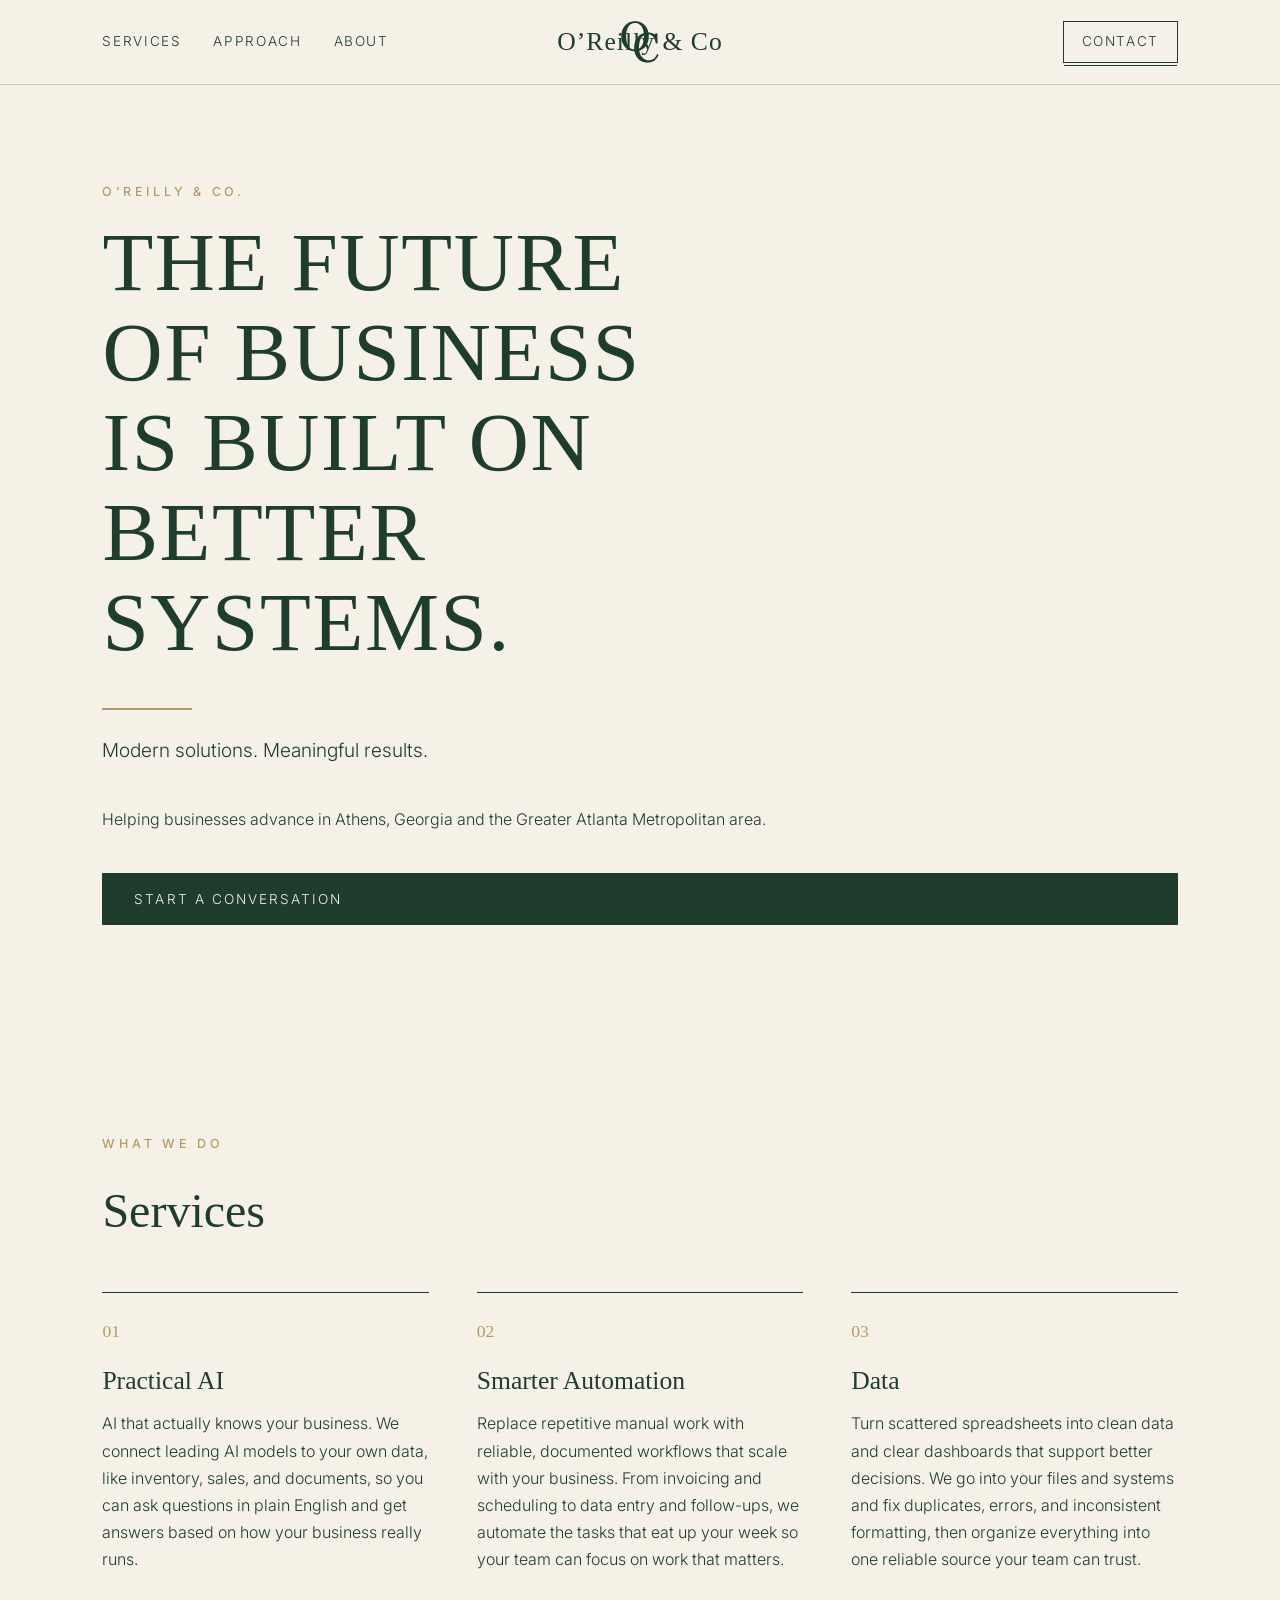
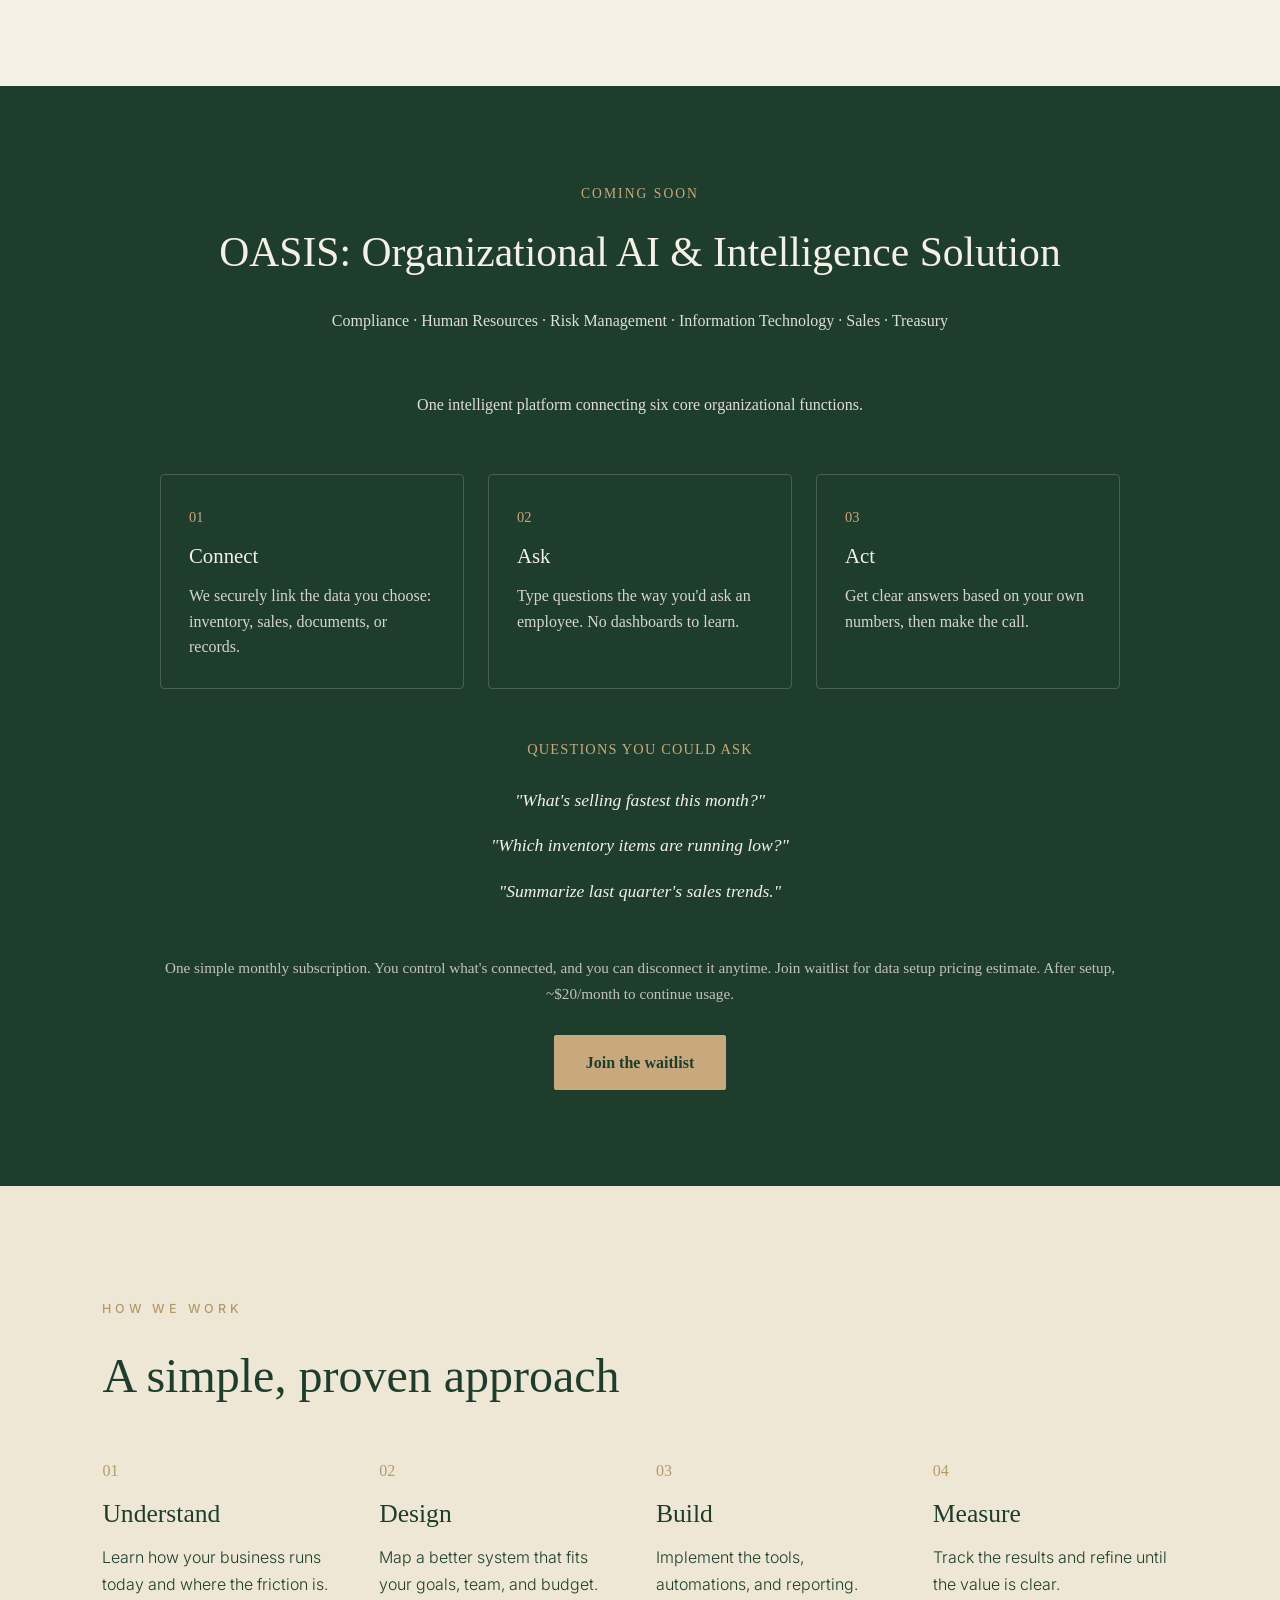
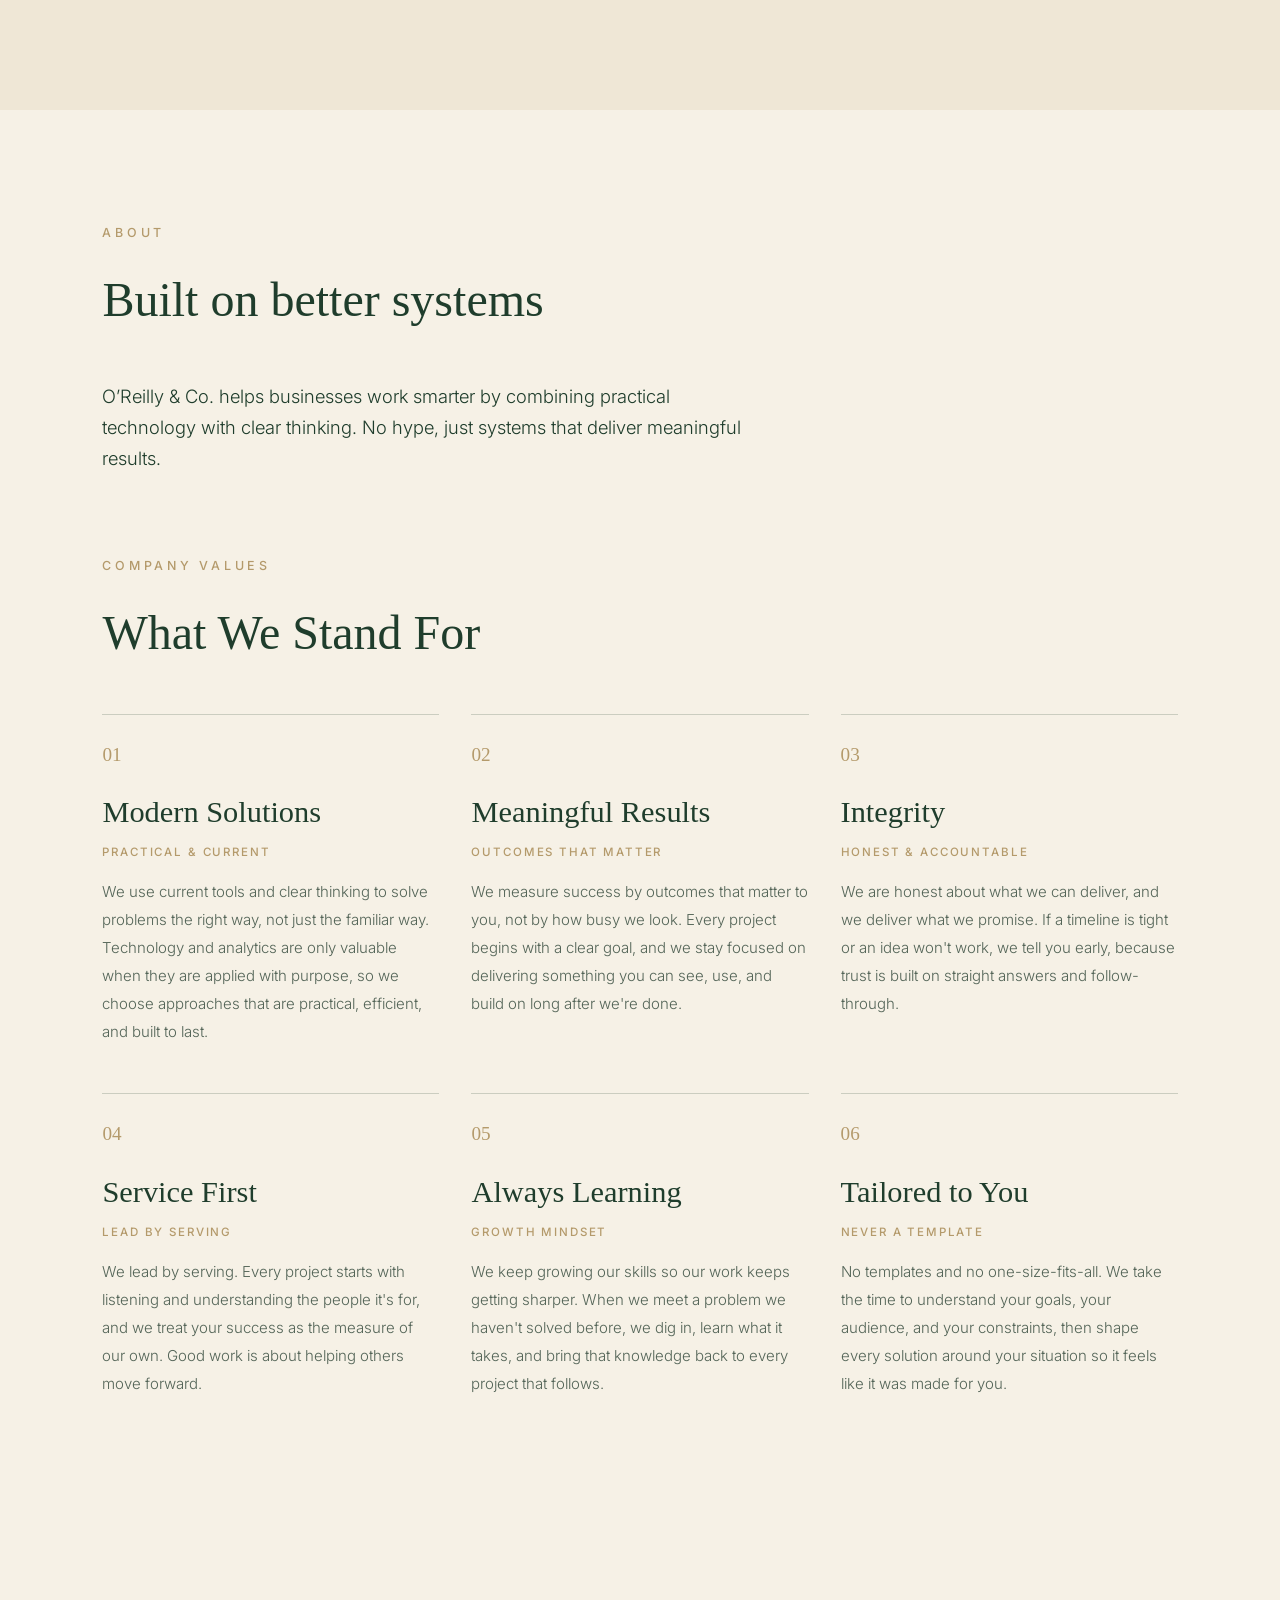
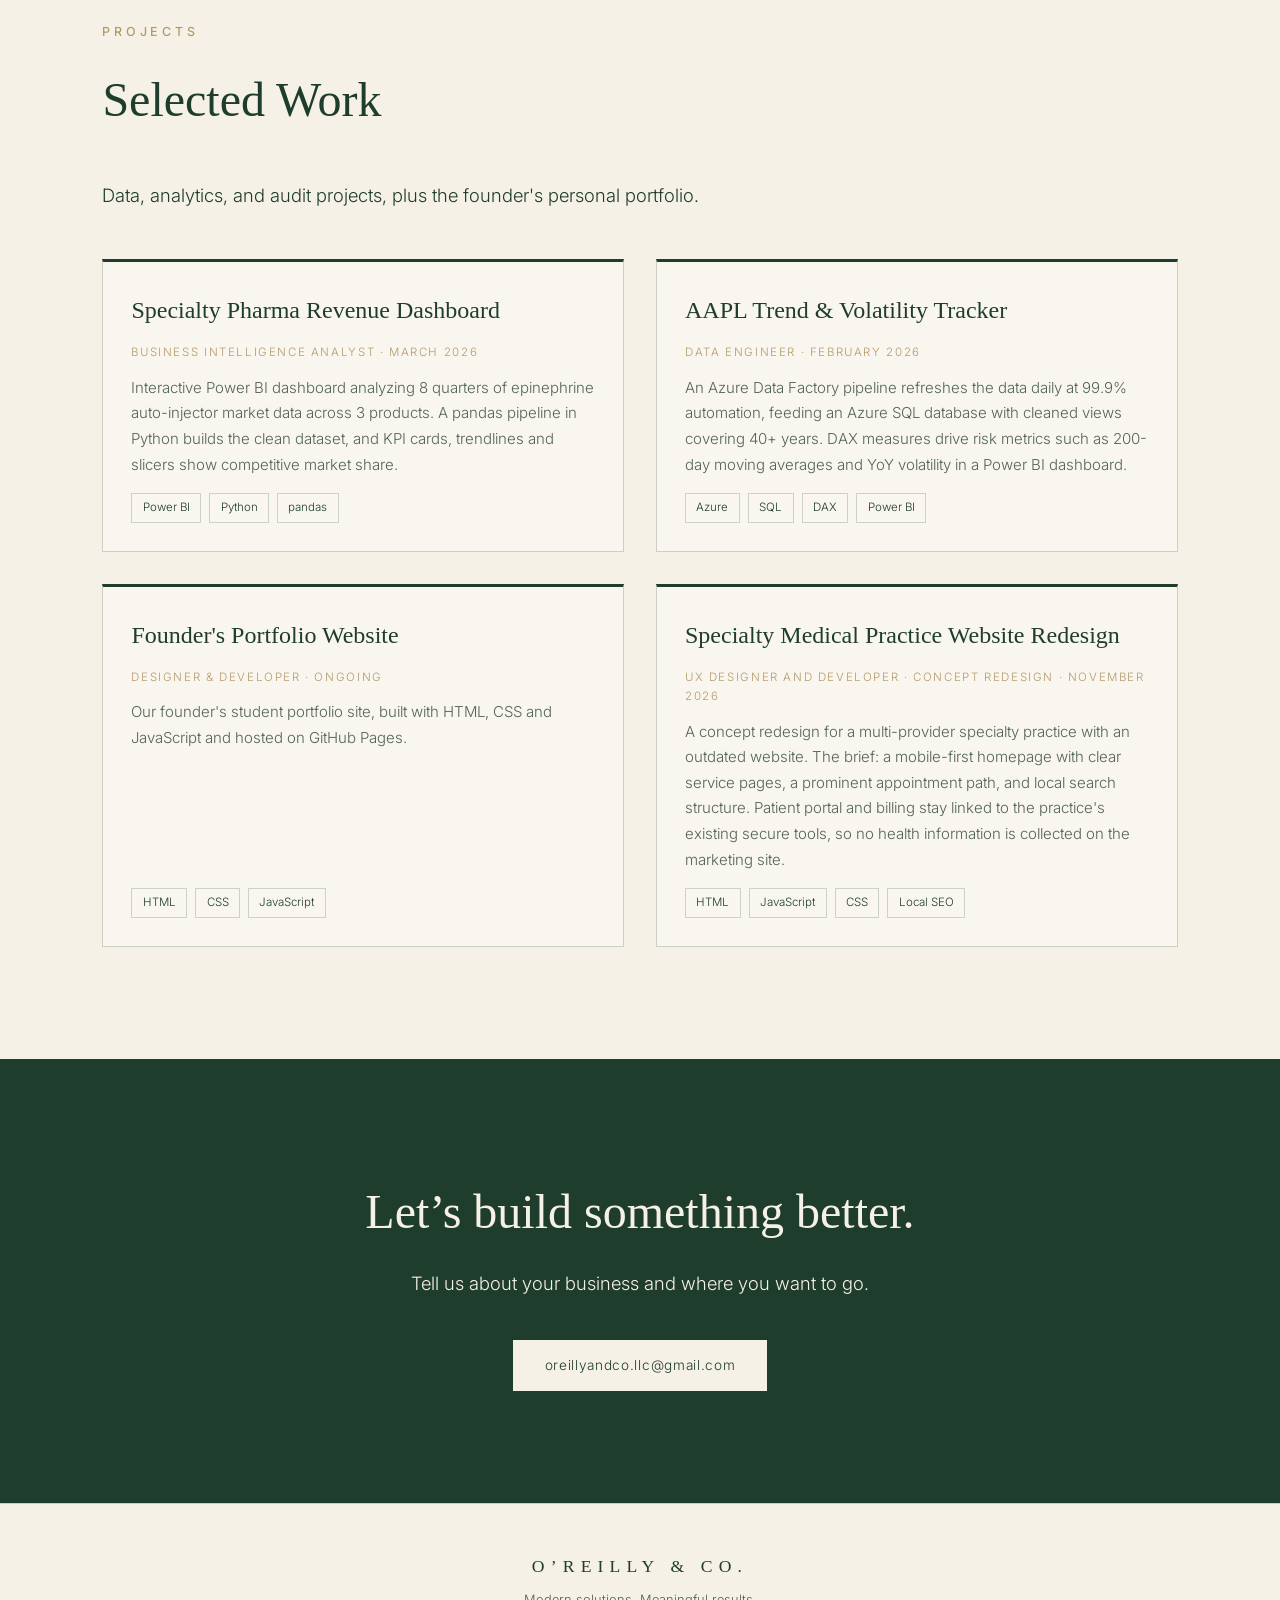
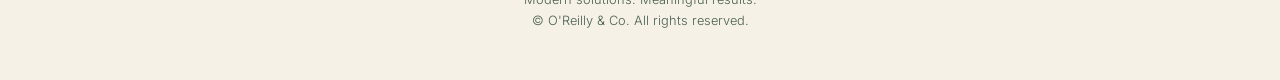
==== index.html @ 8143ad5e "Fix typo in waitlist subscription message" ====
<!DOCTYPE html>
<html lang="en">
<head>
  <meta charset="UTF-8">
  <meta name="viewport" content="width=device-width, initial-scale=1.0">
  <title>O’Reilly &amp; Co. | Modern solutions. Meaningful results.</title>
  <meta name="description" content="O’Reilly & Co. helps businesses build better systems through practical AI, smarter automation, and clear data in the Athens, GA and Greater Atlanta Metropolitan area.">
  <link rel="preconnect" href="https://fonts.googleapis.com">
  <link rel="preconnect" href="https://fonts.gstatic.com" crossorigin>
  <link href="https://fonts.googleapis.com/css2?family=Cormorant+Garamond:wght@400;500;600&family=Inter:wght@300;400;500&display=swap" rel="stylesheet">
  <link rel="stylesheet" href="styles.css">
</head>
<body>
  <header class="nav">
    <nav class="nav-left">
      <a href="#services">Services</a>
      <a href="#approach">Approach</a>
      <a href="#about">About</a>
    </nav>

    <a href="#top" class="brand" aria-label="O’Reilly & Co. home">
      <span class="brand-word">O’Reilly &amp; Co</span>
      <svg class="brand-mark" viewBox="0 0 185 204" aria-hidden="true">
        <path fill-rule="evenodd" d="M36.1 15.2C33.2 16.9 31.8 18.3 29.9 19.9C28.0 21.4 26.9 22.1 24.8 24.6C22.6 27.1 18.8 32.0 16.9 34.8C14.9 37.5 14.2 39.2 13.1 41.4C12.1 43.5 11.3 45.2 10.5 47.5C9.7 49.8 8.7 52.8 8.1 55.0C7.5 57.2 7.2 58.6 6.9 60.9C6.5 63.2 6.1 66.0 5.9 68.9C5.7 71.8 5.4 74.4 5.6 78.1C5.8 81.8 6.3 86.8 7.1 91.0C7.9 95.2 9.2 99.9 10.5 103.5C11.8 107.1 13.3 110.1 14.6 112.8C16.0 115.4 17.2 117.2 18.6 119.2C20.1 121.3 21.9 123.5 23.4 125.2C24.9 127.0 25.7 127.9 27.5 129.5C29.3 131.1 32.0 133.3 34.1 134.8C36.2 136.2 37.1 137.0 40.0 138.4C42.9 139.8 47.0 141.8 51.4 143.0C55.8 144.2 63.8 145.2 66.5 145.9C69.2 146.6 66.9 145.4 67.5 147.1C68.1 148.8 69.1 153.5 70.0 156.1C70.9 158.8 71.8 160.6 72.9 162.9C74.0 165.1 75.1 167.4 76.5 169.6C77.9 171.9 79.0 173.7 81.2 176.2C83.5 178.8 87.5 182.7 90.0 184.9C92.5 187.0 94.1 187.9 96.1 189.1C98.2 190.4 100.0 191.4 102.2 192.4C104.5 193.4 106.9 194.3 109.6 195.1C112.4 195.9 116.4 196.7 118.6 197.1C120.8 197.5 120.2 197.5 122.8 197.5C125.3 197.5 130.6 197.5 133.8 197.2C136.9 197.0 138.9 196.5 141.5 195.9C144.1 195.2 147.2 194.2 149.4 193.4C151.6 192.5 152.8 191.9 154.6 190.9C156.4 189.9 158.1 189.0 160.1 187.4C162.2 185.8 164.8 183.6 167.0 181.1C169.2 178.6 171.5 175.5 173.4 172.4C175.3 169.2 177.6 164.2 178.4 162.2C179.2 160.3 178.4 161.0 178.1 160.5C177.9 160.0 177.7 159.9 176.9 159.5C176.1 159.1 174.2 158.2 173.4 158.0C172.5 157.8 172.9 156.9 171.9 158.5C170.8 160.1 168.7 165.0 167.1 167.5C165.6 170.0 164.1 171.9 162.6 173.6C161.1 175.4 159.9 176.7 158.1 178.1C156.4 179.5 153.9 181.1 152.1 182.1C150.3 183.2 149.4 183.7 147.4 184.4C145.4 185.1 142.1 186.0 140.2 186.4C138.4 186.8 138.4 186.9 136.1 186.9C133.9 186.9 129.4 186.9 126.6 186.5C123.9 186.1 121.5 185.3 119.5 184.6C117.5 183.9 116.6 183.5 114.6 182.4C112.7 181.2 109.8 179.3 107.9 177.8C106.0 176.2 105.0 175.3 103.2 173.2C101.5 171.2 99.0 167.8 97.5 165.5C96.0 163.2 95.6 162.4 94.5 159.8C93.4 157.1 91.6 152.2 90.8 149.5C89.9 146.8 89.6 144.6 89.6 143.4C89.6 142.1 89.6 142.7 90.6 142.1C91.7 141.6 93.8 141.0 95.9 140.0C97.9 139.0 100.5 137.7 102.9 136.2C105.2 134.8 107.3 133.4 109.9 131.1C112.5 128.8 116.1 125.2 118.5 122.4C120.9 119.6 122.4 117.1 124.0 114.4C125.6 111.6 126.9 109.2 128.2 105.8C129.6 102.3 131.0 97.4 131.9 93.9C132.7 90.3 133.1 88.6 133.4 84.4C133.6 80.1 133.3 71.4 133.4 68.5C133.4 65.6 133.6 67.5 133.8 67.1C133.9 66.8 133.6 66.5 134.5 66.5C135.4 66.5 137.7 66.8 139.2 67.2C140.8 67.7 142.4 68.5 144.0 69.4C145.6 70.3 147.3 71.6 148.6 72.6C149.9 73.7 150.5 74.2 151.8 75.6C153.0 77.0 154.6 78.8 156.0 81.1C157.4 83.4 159.2 86.9 160.4 89.4C161.5 91.8 161.9 92.8 162.9 95.8C163.9 98.8 165.4 105.2 166.4 107.4C167.3 109.5 167.5 108.4 168.5 108.6C169.5 108.8 171.3 108.7 172.1 108.6C172.9 108.5 173.0 108.5 173.4 108.1C173.7 107.8 174.1 110.5 174.2 106.5C174.4 102.5 174.1 88.1 174.0 83.9C173.9 79.7 173.6 84.1 173.5 81.2C173.4 78.4 173.6 69.9 173.5 66.6C173.4 63.4 173.2 62.8 172.8 61.9C172.3 61.0 172.1 61.2 171.0 61.1C169.9 61.1 167.7 60.7 166.2 61.5C164.8 62.3 163.2 65.1 162.4 65.9C161.5 66.6 162.6 66.7 161.1 66.1C159.6 65.5 155.6 63.4 153.2 62.4C150.9 61.4 149.0 60.7 147.1 60.1C145.3 59.5 144.6 59.3 142.2 58.9C139.9 58.4 134.7 58.0 132.9 57.5C131.1 57.0 132.1 57.5 131.5 56.0C130.9 54.5 130.2 51.0 129.2 48.2C128.3 45.5 126.8 42.1 125.6 39.8C124.5 37.4 123.8 36.1 122.4 34.0C121.0 31.9 119.0 29.2 117.1 27.0C115.3 24.8 112.9 22.6 111.2 21.0C109.6 19.4 108.7 18.8 107.1 17.6C105.6 16.5 104.4 15.6 102.0 14.2C99.6 12.9 95.7 10.9 92.8 9.8C89.8 8.6 86.8 7.8 84.1 7.1C81.5 6.5 80.3 6.1 76.8 5.9C73.2 5.7 66.0 5.7 62.6 5.9C59.2 6.1 59.0 6.4 56.4 7.0C53.8 7.6 50.5 8.4 47.1 9.8C43.8 11.1 39.0 13.6 36.1 15.2ZM110.0 72.5C110.5 72.6 110.8 71.3 110.9 73.8C111.0 76.2 110.9 83.3 110.6 87.1C110.4 90.9 110.1 93.0 109.4 96.5C108.6 100.0 107.4 104.9 106.2 108.2C105.1 111.6 104.0 113.9 102.6 116.5C101.2 119.1 99.5 121.9 97.8 124.0C96.0 126.1 93.7 128.2 92.4 129.4C91.1 130.5 90.5 130.7 89.9 131.0C89.3 131.3 89.1 131.2 88.8 131.0C88.4 130.8 88.1 130.5 88.0 129.8C87.9 129.0 87.7 129.4 87.9 126.2C88.1 123.1 88.7 114.4 89.1 110.8C89.5 107.1 89.8 106.7 90.4 104.1C91.0 101.6 91.9 98.2 92.9 95.4C93.9 92.6 95.1 89.7 96.2 87.4C97.4 85.1 98.5 83.5 99.9 81.6C101.2 79.8 103.0 77.8 104.4 76.4C105.8 75.0 107.2 73.8 108.1 73.1C109.1 72.5 109.5 72.4 110.0 72.5ZM73.4 14.0C76.0 14.2 78.4 14.7 80.6 15.4C82.9 16.0 84.9 16.9 86.9 18.0C88.9 19.1 90.7 20.3 92.5 21.8C94.3 23.2 96.0 24.8 97.6 26.9C99.3 29.0 101.1 31.8 102.5 34.2C103.9 36.8 104.9 39.1 105.9 41.9C106.9 44.6 107.9 48.0 108.5 50.9C109.1 53.8 109.7 57.7 109.8 59.4C109.8 61.0 109.5 60.3 108.6 60.9C107.7 61.4 106.5 61.5 104.2 62.6C102.0 63.7 97.9 65.9 95.2 67.5C92.6 69.1 90.7 70.7 88.6 72.5C86.6 74.3 85.1 75.5 83.0 78.1C80.9 80.7 77.7 85.1 75.9 88.1C74.0 91.1 73.1 93.0 71.9 96.0C70.6 99.0 69.2 103.4 68.4 106.1C67.5 108.9 67.3 109.9 66.9 112.6C66.4 115.4 65.8 118.7 65.6 122.5C65.4 126.3 65.8 133.0 65.6 135.4C65.5 137.7 65.2 136.3 64.9 136.5C64.5 136.7 64.5 136.9 63.5 136.8C62.5 136.6 60.1 136.2 58.6 135.8C57.1 135.3 56.0 134.9 54.6 134.2C53.2 133.6 51.5 132.6 50.2 131.9C49.0 131.1 48.4 130.6 47.2 129.6C46.1 128.7 44.8 127.5 43.6 126.2C42.5 125.0 41.8 124.4 40.4 122.2C39.0 120.1 36.8 116.7 35.4 113.6C33.9 110.5 32.8 107.7 31.8 103.8C30.7 99.8 29.6 93.6 29.1 90.0C28.6 86.4 28.7 85.5 28.6 82.1C28.5 78.7 28.5 72.9 28.6 69.6C28.7 66.3 28.8 65.1 29.1 62.2C29.5 59.4 29.8 56.4 30.6 52.8C31.5 49.1 33.0 43.9 34.1 40.6C35.3 37.4 36.2 35.6 37.6 33.1C39.1 30.7 40.8 28.2 42.8 26.0C44.8 23.8 47.9 21.1 49.6 19.8C51.4 18.4 51.8 18.3 53.1 17.6C54.4 17.0 55.6 16.3 57.5 15.8C59.4 15.2 62.1 14.4 64.8 14.1C67.4 13.8 70.7 13.8 73.4 14.0Z"/>
      </svg>
    </a>

    <nav class="nav-right">
      <a href="#contact" class="btn-outline">Contact</a>
    </nav>
  </header>

  <main id="top">
    <section class="hero">
      <p class="eyebrow">O’Reilly &amp; Co.</p>
      <h1>The future of business is built on better systems.</h1>
      <div class="rule"></div>
      <p class="tagline1">Modern solutions. Meaningful results.</p>
      <p class="tagline2">Helping businesses advance in Athens, Georgia and the Greater Atlanta Metropolitan area.</p>
      <a href="mailto:oreillyandco.llc@gmail.com" class="btn">Start a conversation</a>
    </section>

    <section id="services" class="section">
      <p class="eyebrow">What we do</p>
      <h2>Services</h2>
      <div class="grid">
        <article class="card">
          <span class="num">01</span>
          <h3>Practical AI</h3>
          <p>AI that actually knows your business. We connect leading AI models to your own data, like inventory, sales, and documents, so you can ask questions in plain English and get answers based on how your business really runs.</p>
        </article>
        <article class="card">
          <span class="num">02</span>
          <h3>Smarter Automation</h3>
          </p>Replace repetitive manual work with reliable, documented workflows that scale with your business. From invoicing and scheduling to data entry and follow-ups, we automate the tasks that eat up your week so your team can focus on work that matters.</p>
        </article>
        <article class="card">
          <span class="num">03</span>
          <h3>Data</h3>
          </p>Turn scattered spreadsheets into clean data and clear dashboards that support better decisions. We go into your files and systems and fix duplicates, errors, and inconsistent formatting, then organize everything into one reliable source your team can trust.</p>
      </div>
    </section>

<section id="business-ai" class="bai">
  <div class="bai-inner">
    <p class="bai-eyebrow">Coming soon</p>
    <h2>OASIS: Organizational AI & Intelligence Solution</h2>
    <p class="bai-lead">
      Compliance · Human Resources · Risk Management · Information Technology · Sales · Treasury </p>
    <p class="bai-lead">
      One intelligent platform connecting six core organizational functions.
    <div class="bai-steps">
      <div class="bai-step">
        <span>01</span>
        <h3>Connect</h3>
        <p>We securely link the data you choose: inventory, sales, documents, or records.</p>
      </div>
      <div class="bai-step">
        <span>02</span>
        <h3>Ask</h3>
        <p>Type questions the way you'd ask an employee. No dashboards to learn.</p>
      </div>
      <div class="bai-step">
        <span>03</span>
        <h3>Act</h3>
        <p>Get clear answers based on your own numbers, then make the call.</p>
      </div>
    </div>

    <div class="bai-examples">
      <p class="bai-label">Questions you could ask</p>
      <ul>
        <li>"What's selling fastest this month?"</li>
        <li>"Which inventory items are running low?"</li>
        <li>"Summarize last quarter's sales trends."</li>
      </ul>
    </div>

    <p class="bai-note">
      One simple monthly subscription. You control what's connected, and you can disconnect it anytime.

      Join waitlist for data setup pricing estimate. After setup, ~$20/month to continue usage.
    </p>

    <a class="bai-cta" href="mailto:oreillyandco.llc@gmail.com?subject=Business%20AI%20Waitlist">Join the waitlist</a>
  </div>
</section>
    
    <section id="approach" class="section alt">
      <p class="eyebrow">How we work</p>
      <h2>A simple, proven approach</h2>
      <ol class="steps">
        <li><h3>Understand</h3><p>Learn how your business runs today and where the friction is.</p></li>
        <li><h3>Design</h3><p>Map a better system that fits your goals, team, and budget.</p></li>
        <li><h3>Build</h3><p>Implement the tools, automations, and reporting.</p></li>
        <li><h3>Measure</h3><p>Track the results and refine until the value is clear.</p></li>
      </ol>
    </section>

    <section id="about" class="section about-section">
      <div class="about-intro">
        <p class="eyebrow">About</p>
        <h2>Built on better systems</h2>
        <p class="lead">O’Reilly &amp; Co. helps businesses work smarter by combining practical technology with clear thinking. No hype, just systems that deliver meaningful results.</p>
      </div>

      <div class="values-heading">
        <p class="eyebrow">Company Values</p>
        <h2>What We Stand For</h2>
      </div>

      <div class="values-grid">
        <article class="value-card">
          <p class="num">01</p>
          <h3>Modern Solutions</h3>
          <p class="value-subtitle">Practical &amp; Current</p>
          <p>We use current tools and clear thinking to solve problems the right way, not just the familiar way. Technology and analytics are only valuable when they are applied with purpose, so we choose approaches that are practical, efficient, and built to last.</p>
        </article>
        <article class="value-card">
          <p class="num">02</p>
          <h3>Meaningful Results</h3>
          <p class="value-subtitle">Outcomes That Matter</p>
          <p>We measure success by outcomes that matter to you, not by how busy we look. Every project begins with a clear goal, and we stay focused on delivering something you can see, use, and build on long after we're done.</p>
        </article>
        <article class="value-card">
          <p class="num">03</p>
          <h3>Integrity</h3>
          <p class="value-subtitle">Honest &amp; Accountable</p>
          <p>We are honest about what we can deliver, and we deliver what we promise. If a timeline is tight or an idea won't work, we tell you early, because trust is built on straight answers and follow-through.</p>
        </article>
        <article class="value-card">
          <p class="num">04</p>
          <h3>Service First</h3>
          <p class="value-subtitle">Lead by Serving</p>
          <p>We lead by serving. Every project starts with listening and understanding the people it's for, and we treat your success as the measure of our own. Good work is about helping others move forward.</p>
        </article>
        <article class="value-card">
          <p class="num">05</p>
          <h3>Always Learning</h3>
          <p class="value-subtitle">Growth Mindset</p>
          <p>We keep growing our skills so our work keeps getting sharper. When we meet a problem we haven't solved before, we dig in, learn what it takes, and bring that knowledge back to every project that follows.</p>
        </article>
        <article class="value-card">
          <p class="num">06</p>
          <h3>Tailored to You</h3>
          <p class="value-subtitle">Never a Template</p>
          <p>No templates and no one-size-fits-all. We take the time to understand your goals, your audience, and your constraints, then shape every solution around your situation so it feels like it was made for you.</p>
        </article>
      </div>
    </section>

    <section id="projects" class="section">
  <p class="eyebrow">Projects</p>
  <h2>Selected Work</h2>
  <p class="lead">Data, analytics, and audit projects, plus the founder's personal portfolio.</p>
  <div class="repo-grid">
    <article class="repo-card">
      <h3>Specialty Pharma Revenue Dashboard</h3>
      <p class="repo-role">Business Intelligence Analyst · March 2026</p>
      <p class="repo-desc">Interactive Power BI dashboard analyzing 8 quarters of epinephrine auto-injector market data across 3 products. A pandas pipeline in Python builds the clean dataset, and KPI cards, trendlines and slicers show competitive market share.</p>
      <div class="repo-tags"><span>Power BI</span><span>Python</span><span>pandas</span></div>
    </article>
    <article class="repo-card">
      <h3>AAPL Trend &amp; Volatility Tracker</h3>
      <p class="repo-role">Data Engineer · February 2026</p>
      <p class="repo-desc">An Azure Data Factory pipeline refreshes the data daily at 99.9% automation, feeding an Azure SQL database with cleaned views covering 40+ years. DAX measures drive risk metrics such as 200-day moving averages and YoY volatility in a Power BI dashboard.</p>
      <div class="repo-tags"><span>Azure</span><span>SQL</span><span>DAX</span><span>Power BI</span></div>
    </article>
    <a class="repo-card" href="https://jacksoreilly25.github.io" target="_blank" rel="noopener noreferrer">
      <h3>Founder's Portfolio Website</h3>
      <p class="repo-role">Designer &amp; Developer · Ongoing</p>
      <p class="repo-desc">Our founder's student portfolio site, built with HTML, CSS and JavaScript and hosted on GitHub Pages.</p>
      <div class="repo-tags"><span>HTML</span><span>CSS</span><span>JavaScript</span></div>
    </a>
    <article class="repo-card">
      <h3>Specialty Medical Practice Website Redesign</h3>
      <p class="repo-role">UX Designer and Developer · Concept Redesign · November 2026</p>
      <p class="repo-desc">A concept redesign for a multi-provider specialty practice with an outdated website. The brief: a mobile-first homepage with clear service pages, a prominent appointment path, and local search structure. Patient portal and billing stay linked to the practice's existing secure tools, so no health information is collected on the marketing site.</p>
      <div class="repo-tags"><span>HTML</span><span>JavaScript</span><span>CSS</span><span>Local SEO</span></div>
    </article>
  </div>
</section>
    
    <section id="contact" class="section contact">
      <h2>Let’s build something better.</h2>
      <p class="lead">Tell us about your business and where you want to go.</p>
      <a href="mailto:oreillyandco.llc@gmail.com" class="btn light">oreillyandco.llc@gmail.com</a>
    </section>
  </main>

  <footer>
    <p class="wordmark">O’REILLY &amp; CO.</p>
    <p class="small">Modern solutions. Meaningful results.</p>
    <p class="small">© O'Reilly & Co. All rights reserved.</p>
  </footer>

  <script src="script.js"></script>
</body>
</html>

</body>
</html>
---- styles.css ----
:root {
  --green: #1E3F2C;
  --cream: #F6F1E6;
  --cream-dark: #EFE7D6;
  --tan: #B89C74;
  --line: #D6CAB4;
  --serif: "Cormorant Garamond", Georgia, serif;
  --sans: "Inter", Helvetica, Arial, sans-serif;
}
* { box-sizing: border-box; margin: 0; padding: 0; }
html { scroll-behavior: smooth; }
body { background: var(--cream); color: var(--green); font-family: var(--sans); font-weight: 300; line-height: 1.7; }
a { color: var(--green); text-decoration: none; }

.nav { position: sticky; top: 0; z-index: 10; display: flex; justify-content: space-between; align-items: center;
  padding: 1.25rem 8vw; background: rgba(246,241,230,.92); backdrop-filter: blur(6px); border-bottom: 1px solid var(--line); }
.monogram { font-family: var(--serif); font-size: 2.4rem; line-height: 1; position: relative; width: 3rem; height: 2.8rem; display: inline-block; }
.monogram .o { position: absolute; left: 0; top: -.2rem; }
.monogram .c { position: absolute; left: .75rem; top: .45rem; }
.nav nav { display: flex; gap: 2rem; align-items: center; font-size: .85rem; letter-spacing: .12em; text-transform: uppercase; }
.nav nav a:hover { color: var(--tan); }
.btn-outline { border: 1px solid var(--green); padding: .5rem 1.1rem; }
.btn-outline:hover { background: var(--green); color: var(--cream) !important; }

.eyebrow { font-size: .78rem; letter-spacing: .3em; text-transform: uppercase; color: var(--tan); margin-bottom: 1rem; font-weight: 500; }
h1, h2, h3 { font-family: var(--serif); font-weight: 500; }
h2 { font-size: clamp(2rem, 4vw, 3rem); margin-bottom: 2.5rem; }
h3 { font-size: 1.6rem; margin-bottom: .5rem; }
.lead { font-size: 1.15rem; max-width: 40rem; }
.section { padding: 7rem 8vw; }
.section.alt { background: var(--cream-dark); }
.btn { display: inline-block; background: var(--green); color: var(--cream); padding: .9rem 2rem; font-size: .85rem;
  letter-spacing: .15em; text-transform: uppercase; transition: opacity .2s; }
.btn:hover { opacity: .85; }

.hero { min-height: 85vh; display: flex; flex-direction: column; justify-content: center; padding: 6rem 8vw; }
.hero h1 { font-size: clamp(2.6rem, 6.5vw, 5.5rem); line-height: 1.08; text-transform: uppercase; letter-spacing: .02em; max-width: 14ch; }
.rule { width: 90px; height: 2px; background: var(--tan); margin: 2.5rem 0 1.5rem; }
.tagline1 { font-size: 1.2rem; margin-bottom: 2.5rem; }
.tagline2 { font-size: 1.2.rem; margin-bottom: 2.5rem; }

.grid { display: grid; grid-template-columns: repeat(auto-fit, minmax(260px, 1fr)); gap: 2rem; }
.card { border-top: 1px solid var(--green); padding-top: 1.5rem; }
.num { font-family: var(--serif); color: var(--tan); font-size: 1.1rem; display: block; margin-bottom: .75rem; }

.steps { list-style: none; display: grid; grid-template-columns: repeat(auto-fit, minmax(200px, 1fr)); gap: 2rem; counter-reset: s; }
.steps li { counter-increment: s; }
.steps li::before { content: "0" counter(s); font-family: var(--serif); color: var(--tan); display: block; margin-bottom: .5rem; }

.contact { background: var(--green); color: var(--cream); text-align: center; }
.contact h2 { margin-bottom: 1rem; }
.contact .lead { margin: 0 auto 2.5rem; }
.btn.light { background: var(--cream); color: var(--green); text-transform: none; letter-spacing: .05em; }

footer { text-align: center; padding: 3rem 8vw; border-top: 1px solid var(--line); }
.wordmark { font-family: var(--serif); letter-spacing: .35em; font-size: 1.1rem; margin-bottom: .4rem; }
.small { font-size: .8rem; opacity: .8; }

@media (max-width: 700px) {
  .nav nav a:not(.btn-outline) { display: none; }
  .section { padding: 5rem 7vw; }
}

:root {
    --green: #1f3d2c;
    --cream: #f6f1e6;
    --tan: #b49a6b;
    --line: rgba(31, 61, 44, 0.2);
    --serif: Georgia, "Times New Roman", serif;
}

/* ABOUT & COMPANY VALUES */
.about-section { padding-top: 7rem; padding-bottom: 7rem; }
.about-intro { max-width: 45rem; margin-bottom: 5rem; }
.values-heading { margin-bottom: 2.5rem; }
.values-heading h2 { margin-bottom: 0; }

.values-grid {
    display: grid;
    grid-template-columns: repeat(3, minmax(0, 1fr));
    gap: 3rem 2rem;
}
.value-card {
    border-top: 1px solid var(--line);
    padding-top: 1.5rem;
    transition: transform 0.25s ease;
}
.value-card:hover { transform: translateY(-4px); }
.value-card .num {
    font-family: var(--serif);
    font-size: 1.2rem;
    color: var(--tan);
    margin-bottom: 1rem;
}
.value-card h3 { font-size: 1.9rem; margin-bottom: 0.25rem; }
.value-subtitle {
    color: var(--tan);
    font-size: 0.72rem;
    text-transform: uppercase;
    letter-spacing: 0.16em;
    font-weight: 500;
    margin-bottom: 1rem;
}
.value-card p:last-child {
    font-size: 0.94rem;
    line-height: 1.85;
    color: #536457;
}

/* CHARITABLE COMMITMENT */
.giving-section {
    margin-top: 7rem;
    padding: 4rem;
    background: var(--green);
    color: var(--cream);
}
.giving-section .eyebrow { color: var(--tan); margin-bottom: 2.5rem; }
.giving-content {
    display: grid;
    grid-template-columns: 0.8fr 2fr;
    align-items: center;
    gap: 3rem;
}
.giving-number {
    font-family: var(--serif);
    font-size: clamp(5rem, 12vw, 9rem);
    line-height: 1;
    color: var(--cream);
    letter-spacing: -0.05em;
}
.giving-text h2 { font-size: clamp(2rem, 4vw, 3rem); margin-bottom: 1rem; }
.giving-text p {
    font-size: 0.95rem;
    line-height: 1.9;
    color: rgba(246, 241, 230, 0.85);
    max-width: 42rem;
}

/* RESPONSIVE DESIGN */
@media (max-width: 900px) {
    .values-grid {
        grid-template-columns: repeat(2, minmax(0, 1fr));
        gap: 2.5rem 1.5rem;
    }
    .giving-content { grid-template-columns: 1fr; gap: 1.5rem; }
    .giving-section { padding: 3rem; }
}
@media (max-width: 600px) {
    .values-grid { grid-template-columns: 1fr; gap: 2rem; }
    .giving-section { padding: 2rem 1.5rem; margin-top: 4rem; }
    .giving-number { font-size: 6rem; }
    .about-intro { margin-bottom: 3.5rem; }
    .values-heading { margin-bottom: 2rem; }
}

/* Scroll reveal. Uses "translate" so it doesn't fight your card hover transform */
.reveal {
  opacity: 0;
  translate: 0 28px;
  transition: opacity 0.7s ease, translate 0.7s ease, transform 0.25s ease;
}
.reveal.is-visible {
  opacity: 1;
  translate: 0 0;
}

/* Progress bar */
.scroll-progress {
  position: fixed;
  top: 0;
  left: 0;
  height: 3px;
  width: 0;
  background: #1f3d2c;
  z-index: 9999;
}

/* Header shadow */
header { transition: box-shadow 0.3s ease; }
header.scrolled { box-shadow: 0 2px 16px rgba(31, 61, 44, 0.12); }

/* Active nav link */
nav a { position: relative; }
nav a::after {
  content: "";
  position: absolute;
  left: 0;
  bottom: -4px;
  width: 100%;
  height: 1px;
  background: #1f3d2c;
  transform: scaleX(0);
  transform-origin: left;
  transition: transform 0.3s ease;
}
nav a:hover::after,
nav a.active::after { transform: scaleX(1); }

/* PROJECT CARDS */
.repo-grid {
    display: grid;
    grid-template-columns: repeat(2, minmax(0, 1fr));
    gap: 2rem;
    margin-top: 3rem;
}
.repo-card {
    display: flex;
    flex-direction: column;
    gap: 0.75rem;
    padding: 1.75rem;
    border: 1px solid rgba(31, 61, 44, 0.2);
    border-top: 3px solid #1f3d2c;
    background: rgba(255, 255, 255, 0.35);
    text-decoration: none;
    color: inherit;
    opacity: 1;
    visibility: visible;
    transition: transform 0.25s ease, box-shadow 0.25s ease;
}
.repo-card:hover,
.repo-card:focus-visible {
    transform: translateY(-4px);
    box-shadow: 0 10px 24px rgba(31, 61, 44, 0.14);
}
.repo-card h3 {
    font-family: var(--serif, Georgia, serif);
    font-size: 1.5rem;
    margin: 0;
}
.repo-role {
    font-size: 0.72rem;
    text-transform: uppercase;
    letter-spacing: 0.14em;
    color: var(--tan, #b49a6b);
    margin: 0;
}
.repo-desc {
    font-size: 0.94rem;
    line-height: 1.7;
    color: #536457;
    margin: 0;
    flex-grow: 1;
}
.repo-tags { display: flex; flex-wrap: wrap; gap: 0.5rem; margin-top: 0.25rem; }
.repo-tags span {
    font-size: 0.72rem;
    padding: 0.25rem 0.65rem;
    border: 1px solid rgba(31, 61, 44, 0.2);
    color: #1f3d2c;
}

@media (max-width: 700px) {
    .repo-grid { grid-template-columns: 1fr; }
}

/* CENTERED BRAND: wordmark at top -> OC logo on scroll */
.nav { display: grid; grid-template-columns: 1fr auto 1fr; }
.nav .nav-right { justify-content: flex-end; }

.brand {
  display: grid;
  place-items: center;
  height: 44px;
  color: var(--green);
}
.brand > * { grid-area: 1 / 1; }

.brand-word {
  font-family: var(--serif);
  font-size: 1.6rem;
  letter-spacing: 0.04em;
  white-space: nowrap;
  transition: opacity .35s ease, transform .35s ease, letter-spacing .35s ease;
}
.brand-mark {
  height: 44px;
  width: auto;
  fill: currentColor;
  opacity: 0;
  transform: scale(.6);
  transition: opacity .35s ease, transform .35s ease;
}

/* "scrolled" is already added by your script.js after 10px of scrolling */
.nav.scrolled .brand-word { opacity: 0; transform: scale(.85); letter-spacing: -0.02em; pointer-events: none; }
.nav.scrolled .brand-mark { opacity: 1; transform: scale(1); }

@media (max-width: 700px) { .brand-word { font-size: 1.3rem; } }
@media (prefers-reduced-motion: reduce) { .brand-word, .brand-mark { transition: none; } }

.bai {
  background: #1f3d2c;
  color: #f5f0e6;
  padding: 96px 24px;
  font-family: Georgia, serif;
}
.bai-inner { max-width: 960px; margin: 0 auto; text-align: center; }
.bai-eyebrow {
  color: #c8a97e;
  text-transform: uppercase;
  letter-spacing: 0.15em;
  font-size: 0.85rem;
  margin-bottom: 12px;
}
.bai h2 { font-size: clamp(1.8rem, 4vw, 2.6rem); margin: 0 0 20px; }
.bai-lead { max-width: 680px; margin: 0 auto 56px; line-height: 1.7; opacity: 0.9; }

.bai-steps {
  display: grid;
  grid-template-columns: repeat(auto-fit, minmax(220px, 1fr));
  gap: 24px;
  margin-bottom: 48px;
  text-align: left;
}
.bai-step {
  border: 1px solid rgba(245, 240, 230, 0.2);
  padding: 28px;
  border-radius: 4px;
  transition: border-color 0.25s ease, transform 0.25s ease;
}
.bai-step:hover { border-color: #c8a97e; transform: translateY(-3px); }
.bai-step span { color: #c8a97e; font-size: 0.9rem; }
.bai-step h3 { margin: 8px 0 10px; font-size: 1.3rem; }
.bai-step p { line-height: 1.6; opacity: 0.85; margin: 0; }

.bai-examples { margin-bottom: 40px; }
.bai-label { color: #c8a97e; font-size: 0.9rem; letter-spacing: 0.08em; text-transform: uppercase; }
.bai-examples ul { list-style: none; padding: 0; margin: 16px 0 0; }
.bai-examples li { font-style: italic; padding: 8px 0; font-size: 1.1rem; }

.bai-note { font-size: 0.95rem; opacity: 0.75; margin-bottom: 28px; }
.bai-cta {
  display: inline-block;
  background: #c8a97e;
  color: #1f3d2c;
  padding: 14px 32px;
  text-decoration: none;
  font-weight: bold;
  border-radius: 2px;
  transition: background 0.2s ease;
}
.bai-cta:hover { background: #f5f0e6; }

/* Services: 3 cards side by side */
#services .grid {
  display: grid !important;
  grid-template-columns: repeat(3, 1fr) !important;
  gap: 48px !important;
  align-items: start;
}

#services .grid .card {
  grid-column: auto !important;
  grid-row: auto !important;
  margin: 0 !important;
}

/* Tablet: 2 columns, Data spans the full width underneath */
@media (max-width: 1000px) {
  #services .grid { grid-template-columns: repeat(2, 1fr) !important; }
  #services .grid .card:nth-child(3) { grid-column: 1 / -1 !important; }
}

/* Phone: stack the cards */
@media (max-width: 640px) {
  #services .grid { grid-template-columns: 1fr !important; }
}
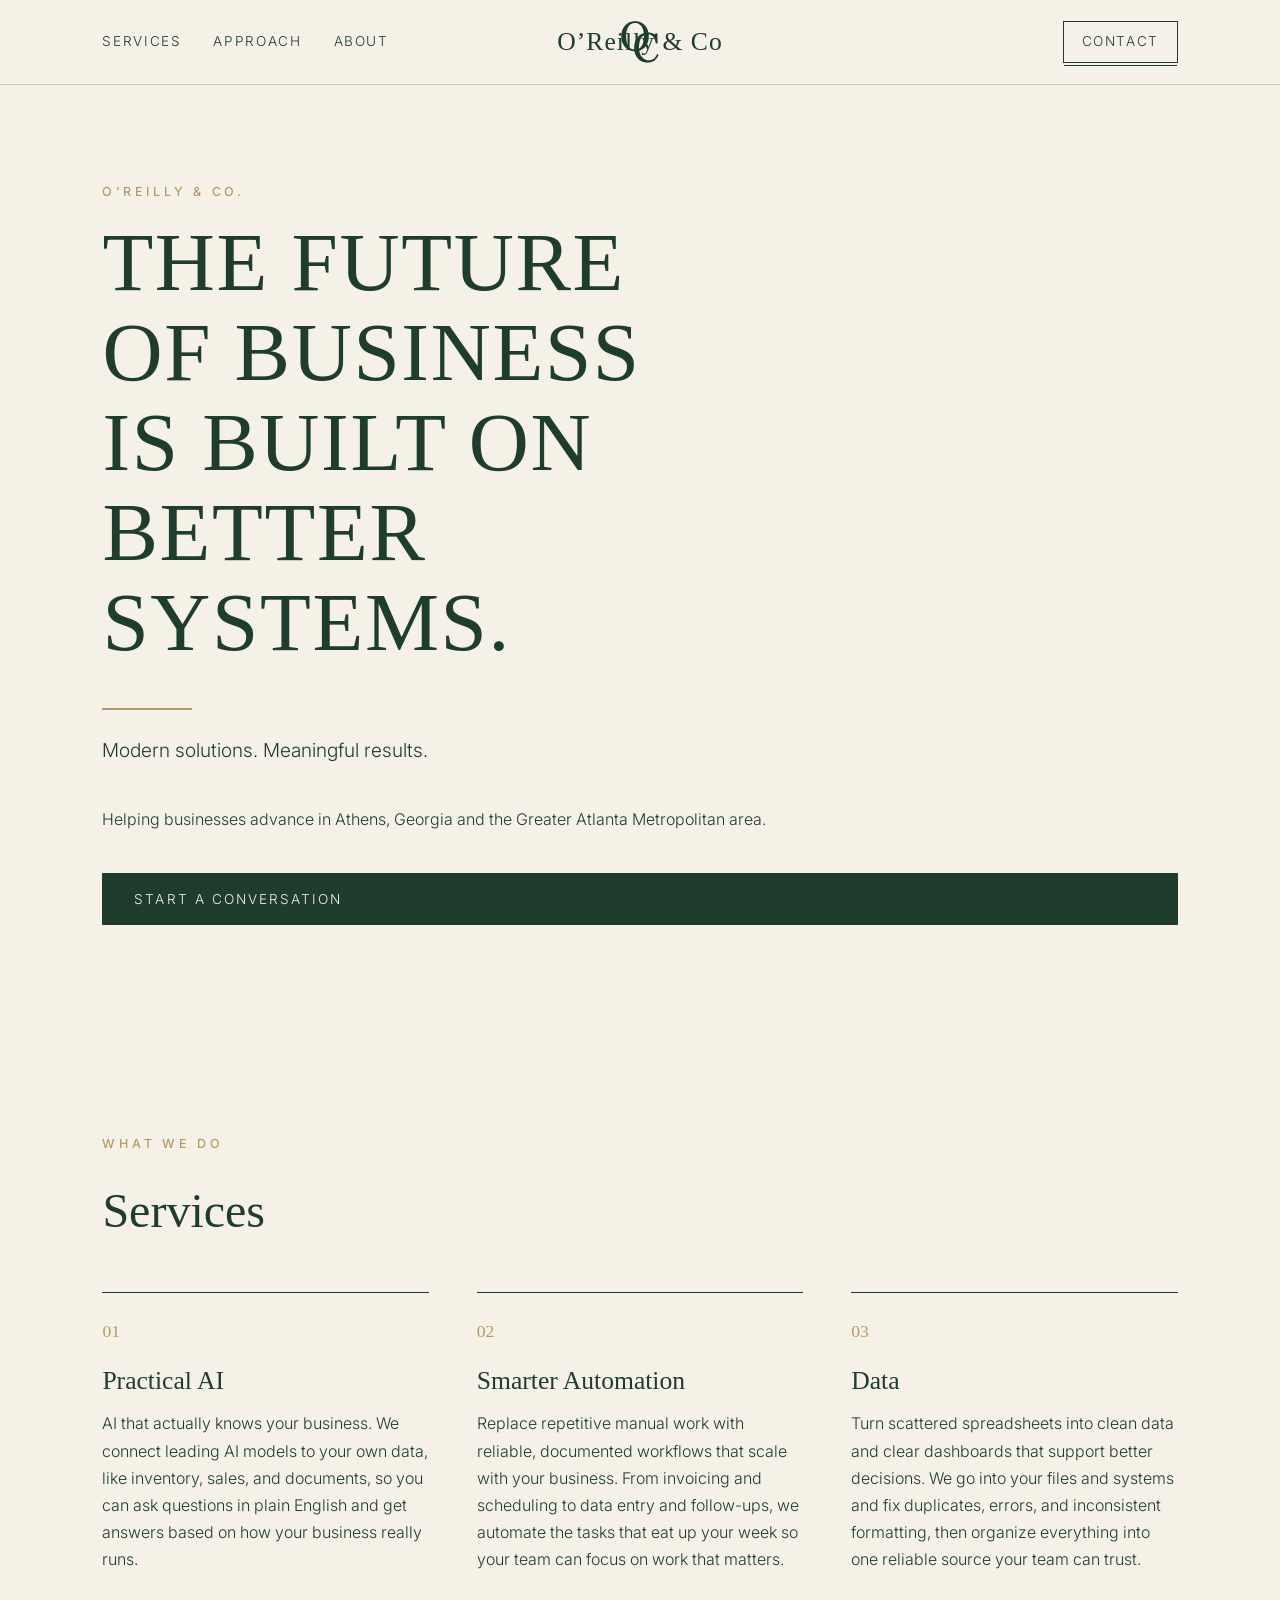
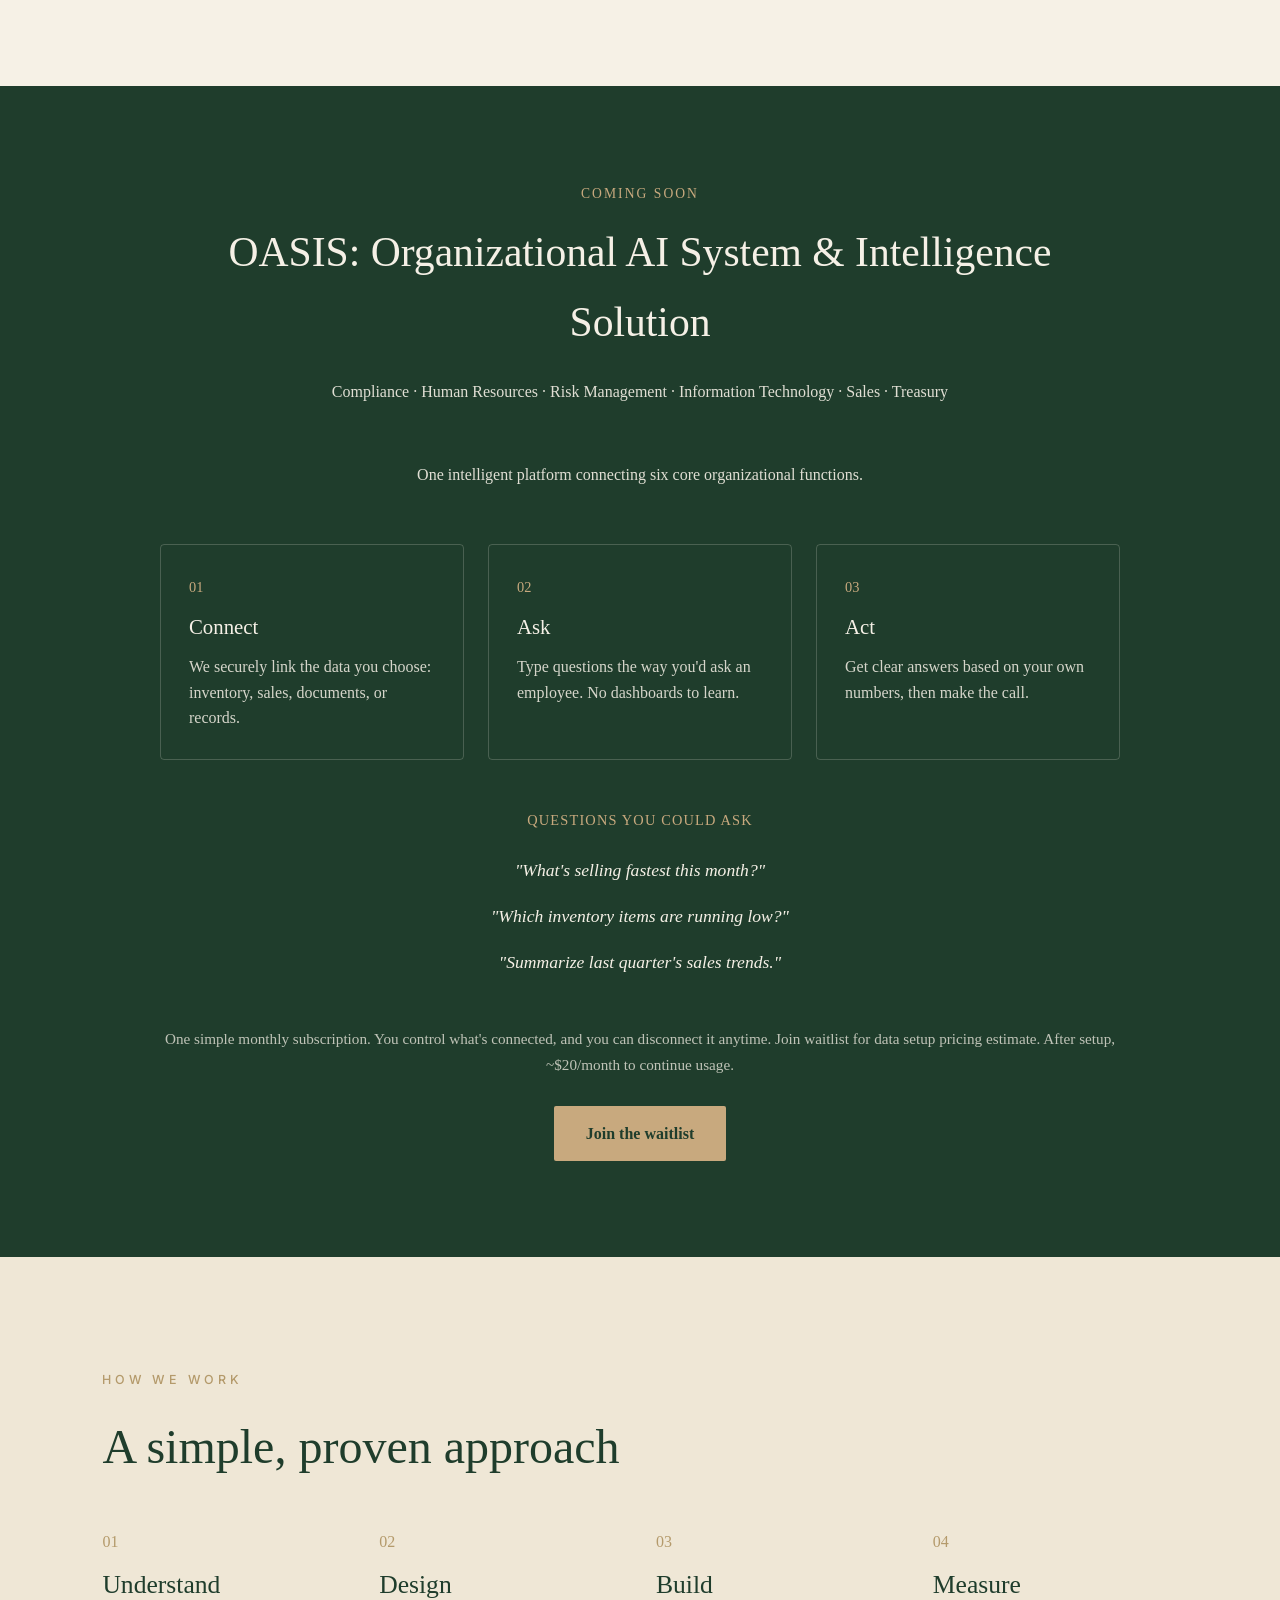
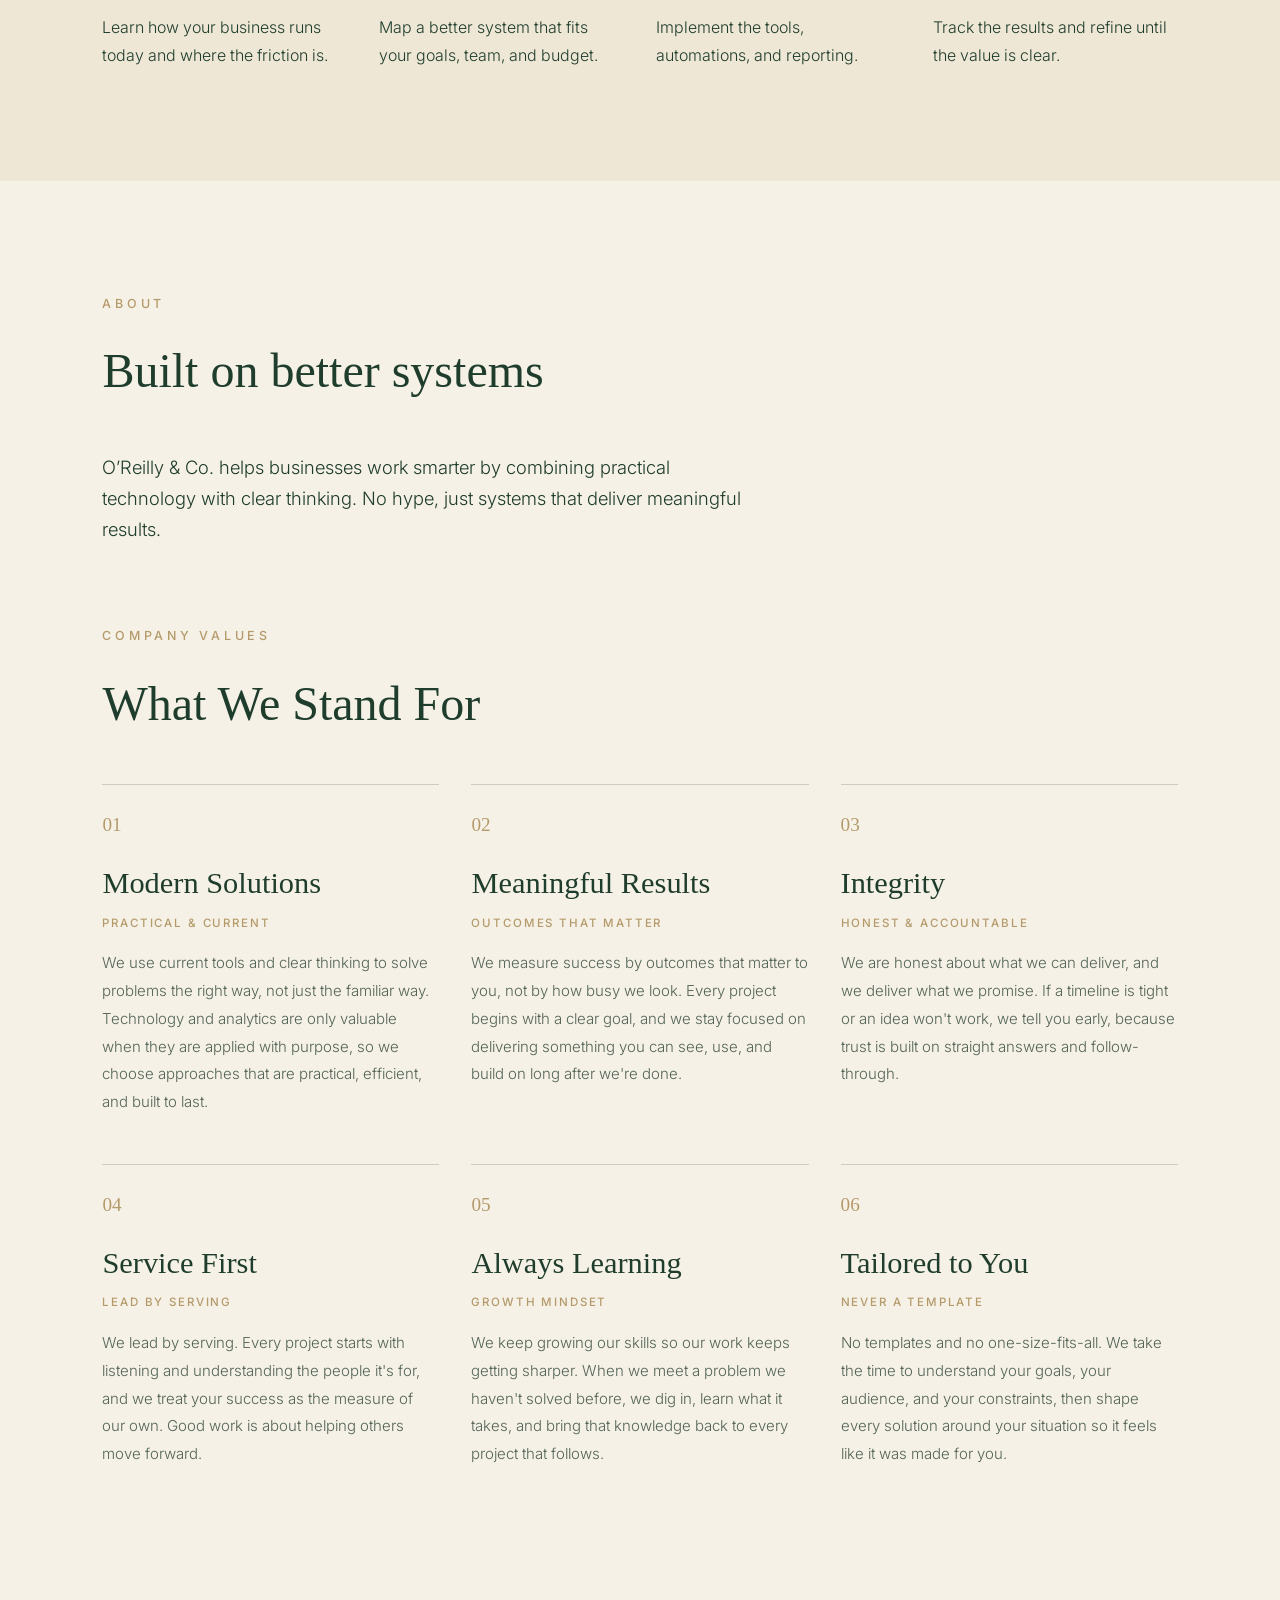
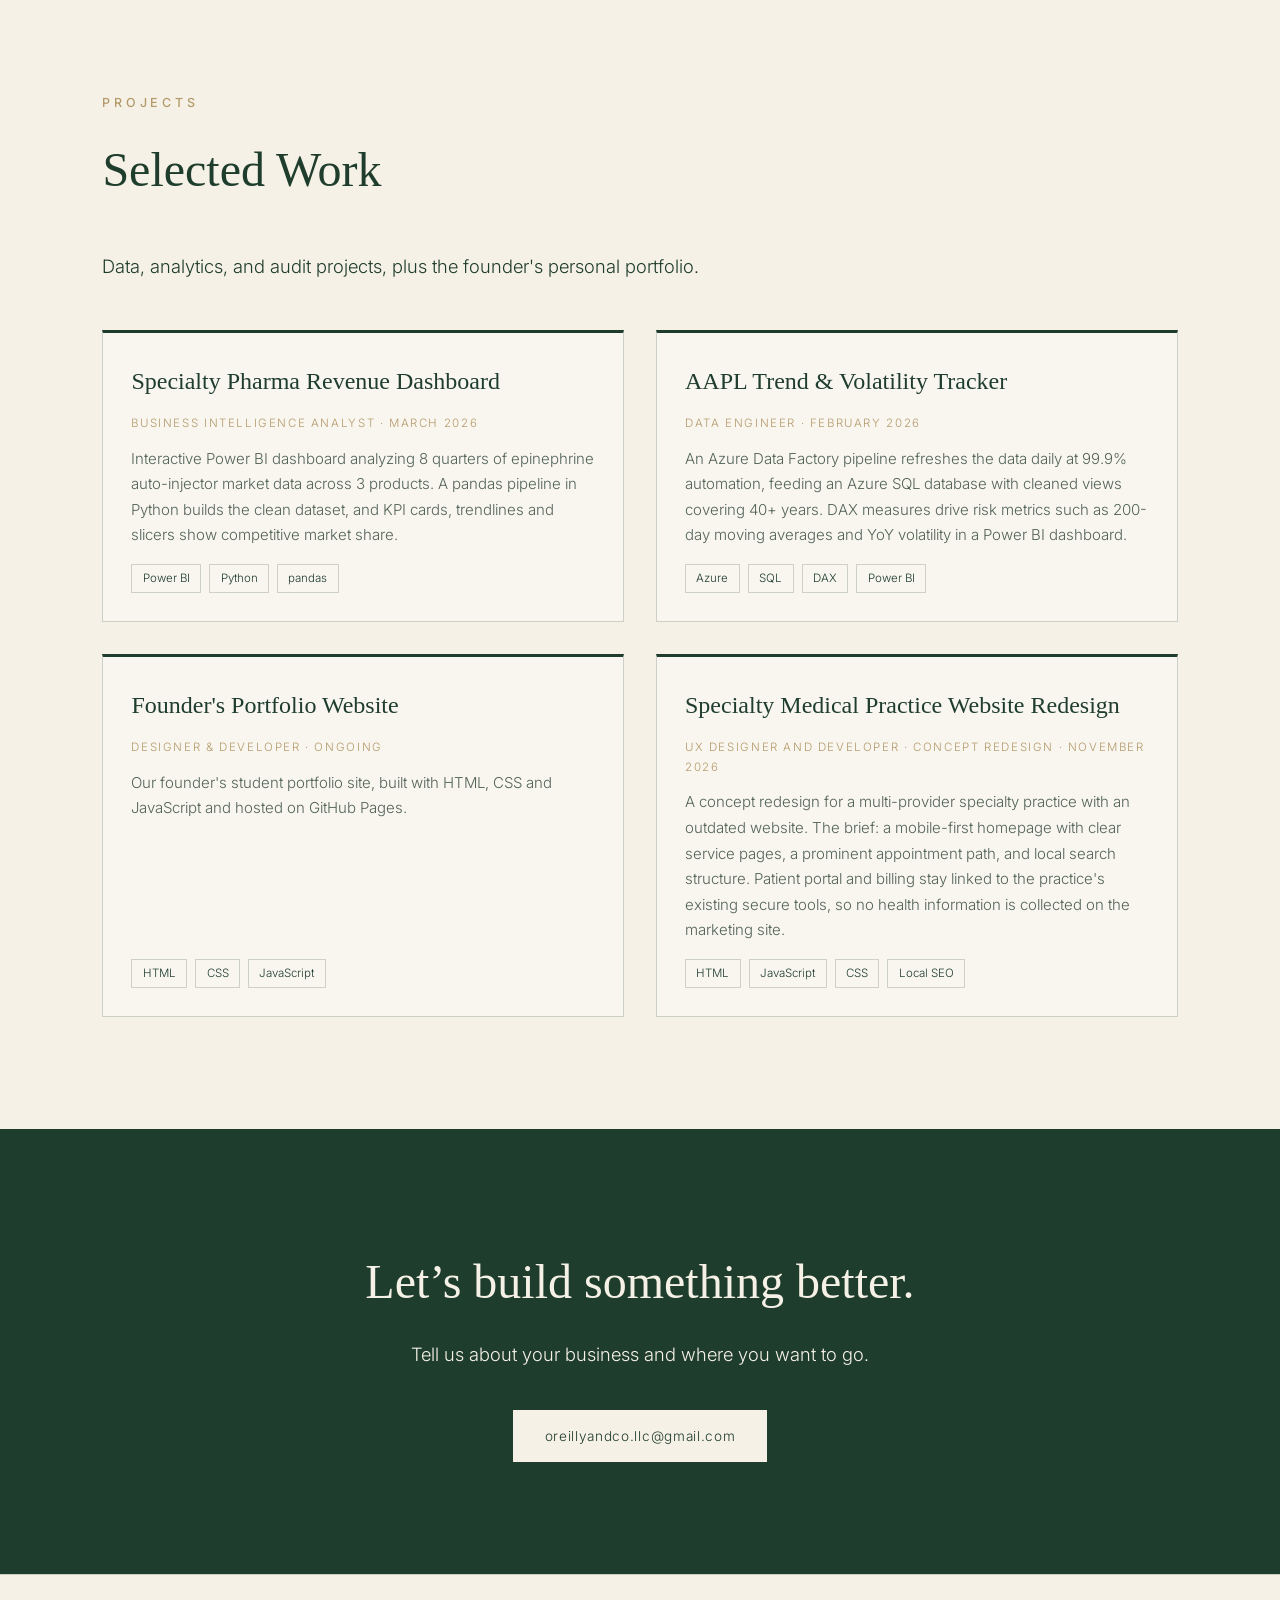
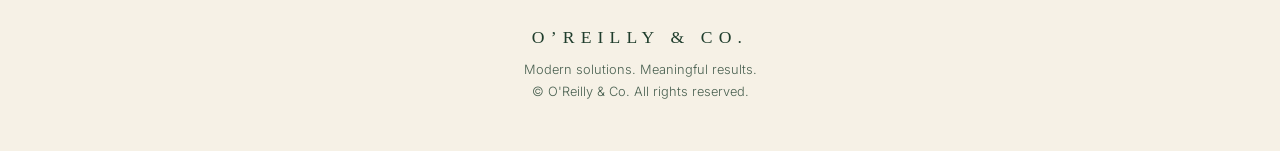
==== commit bb0adb9b: "Update heading from 'System' to 'Solution'" ====
--- a/index.html
+++ b/index.html
@@ -64,7 +64,7 @@
 <section id="business-ai" class="bai">
   <div class="bai-inner">
     <p class="bai-eyebrow">Coming soon</p>
-    <h2>OASIS: Organizational AI & Intelligence Solution</h2>
+    <h2>OASIS: Organizational AI System & Intelligence Solution</h2>
     <p class="bai-lead">
       Compliance · Human Resources · Risk Management · Information Technology · Sales · Treasury </p>
     <p class="bai-lead">
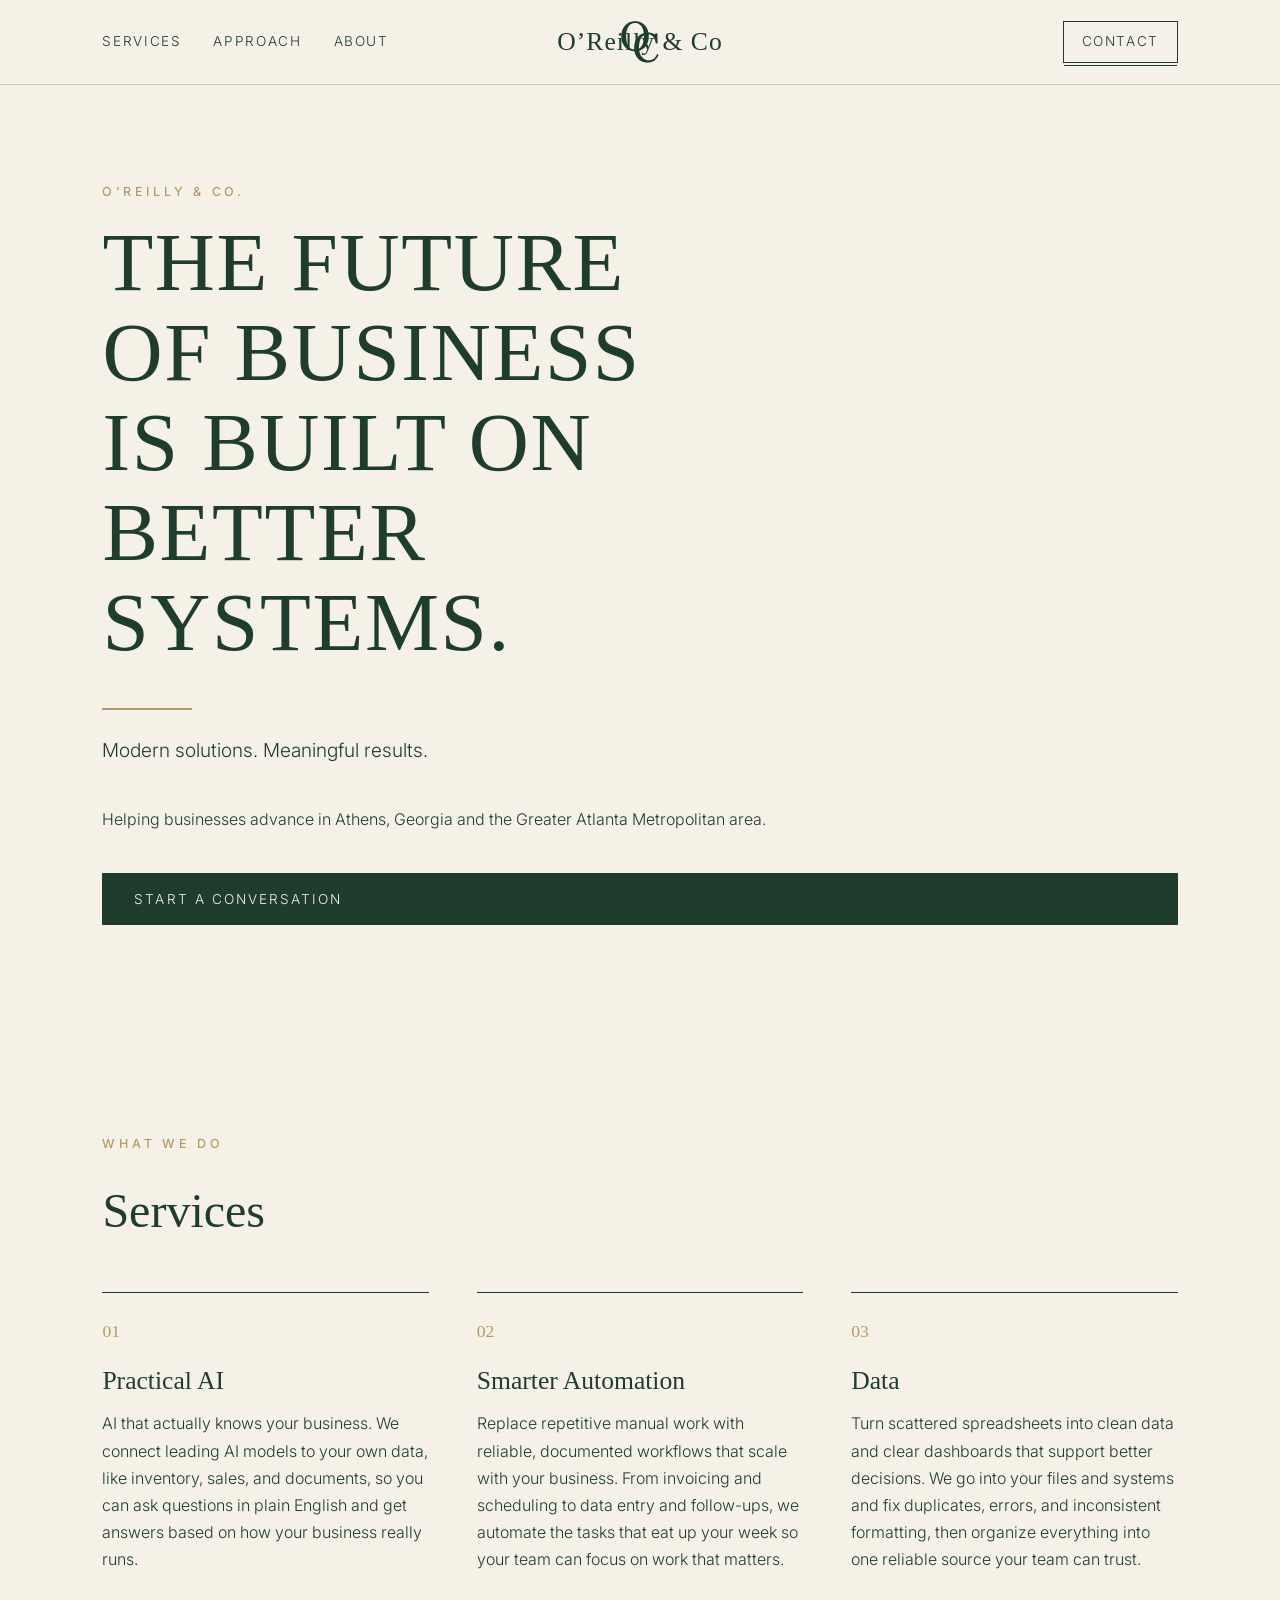
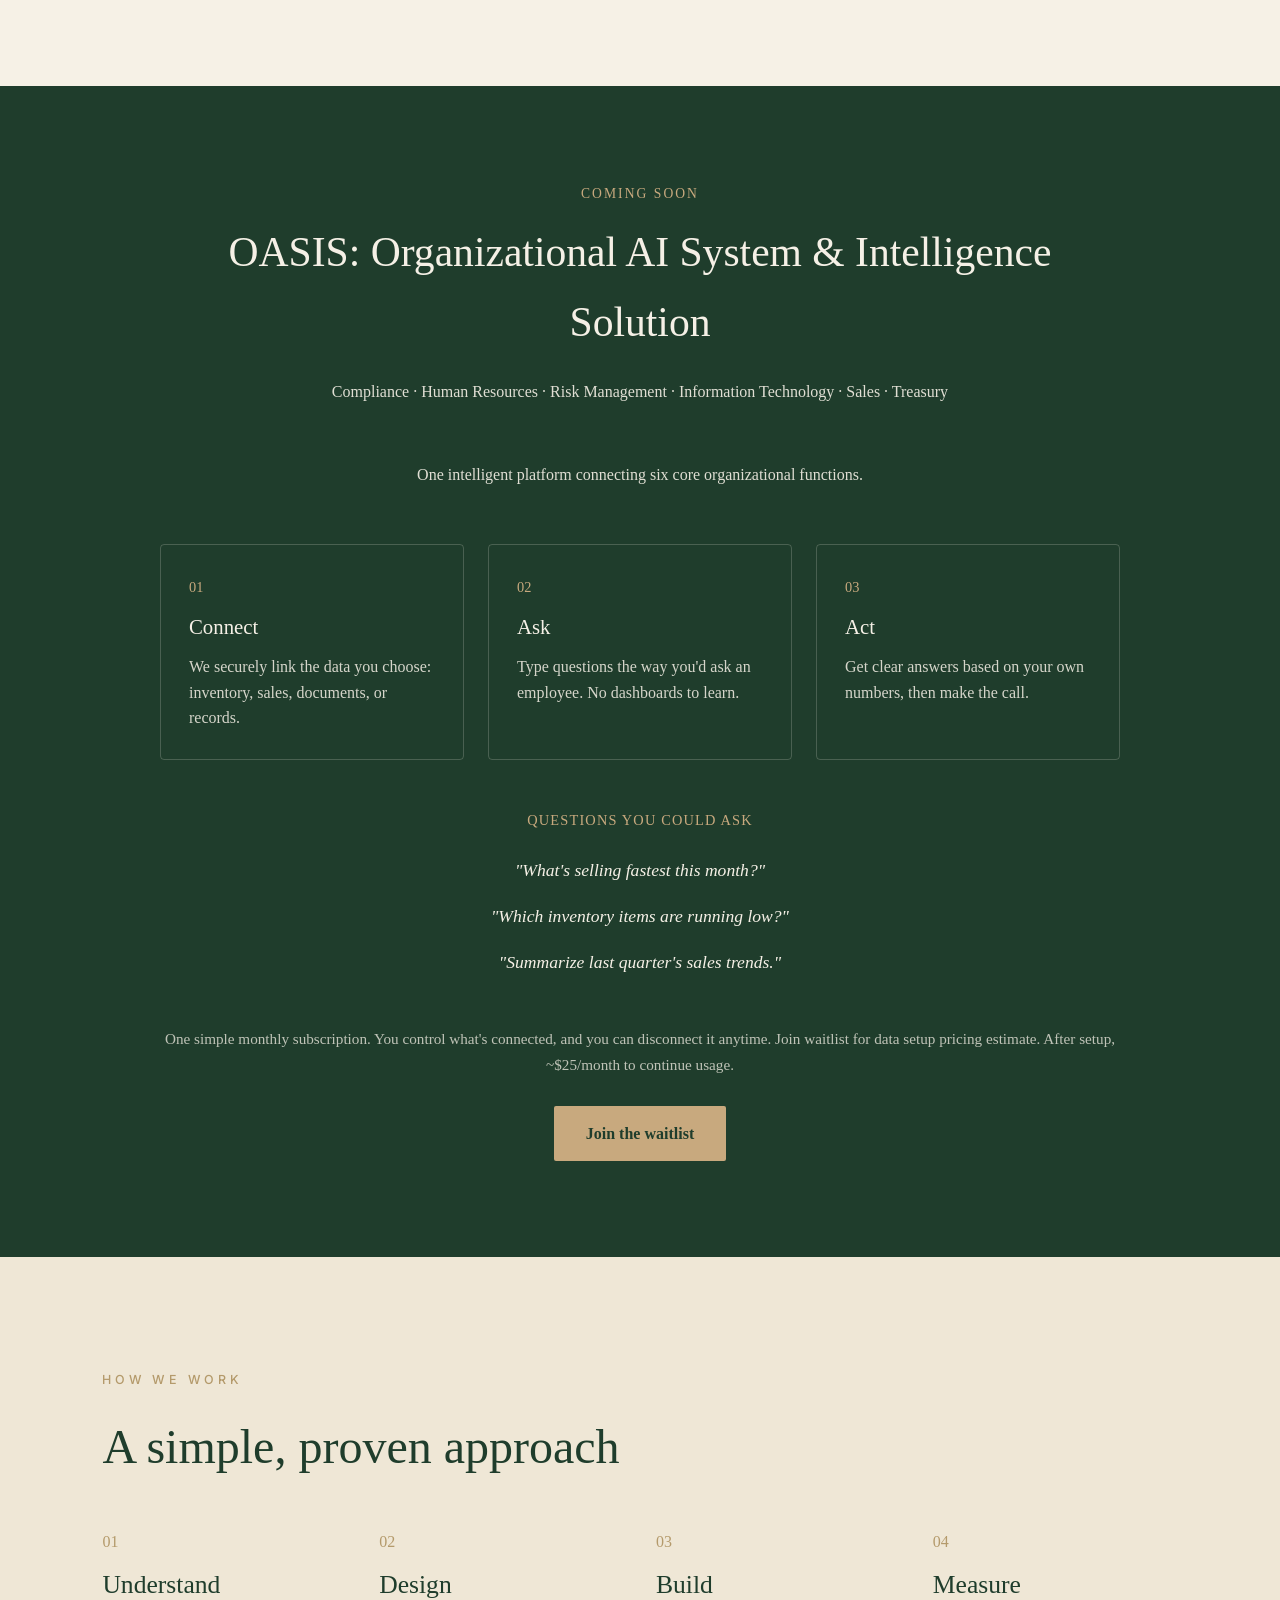
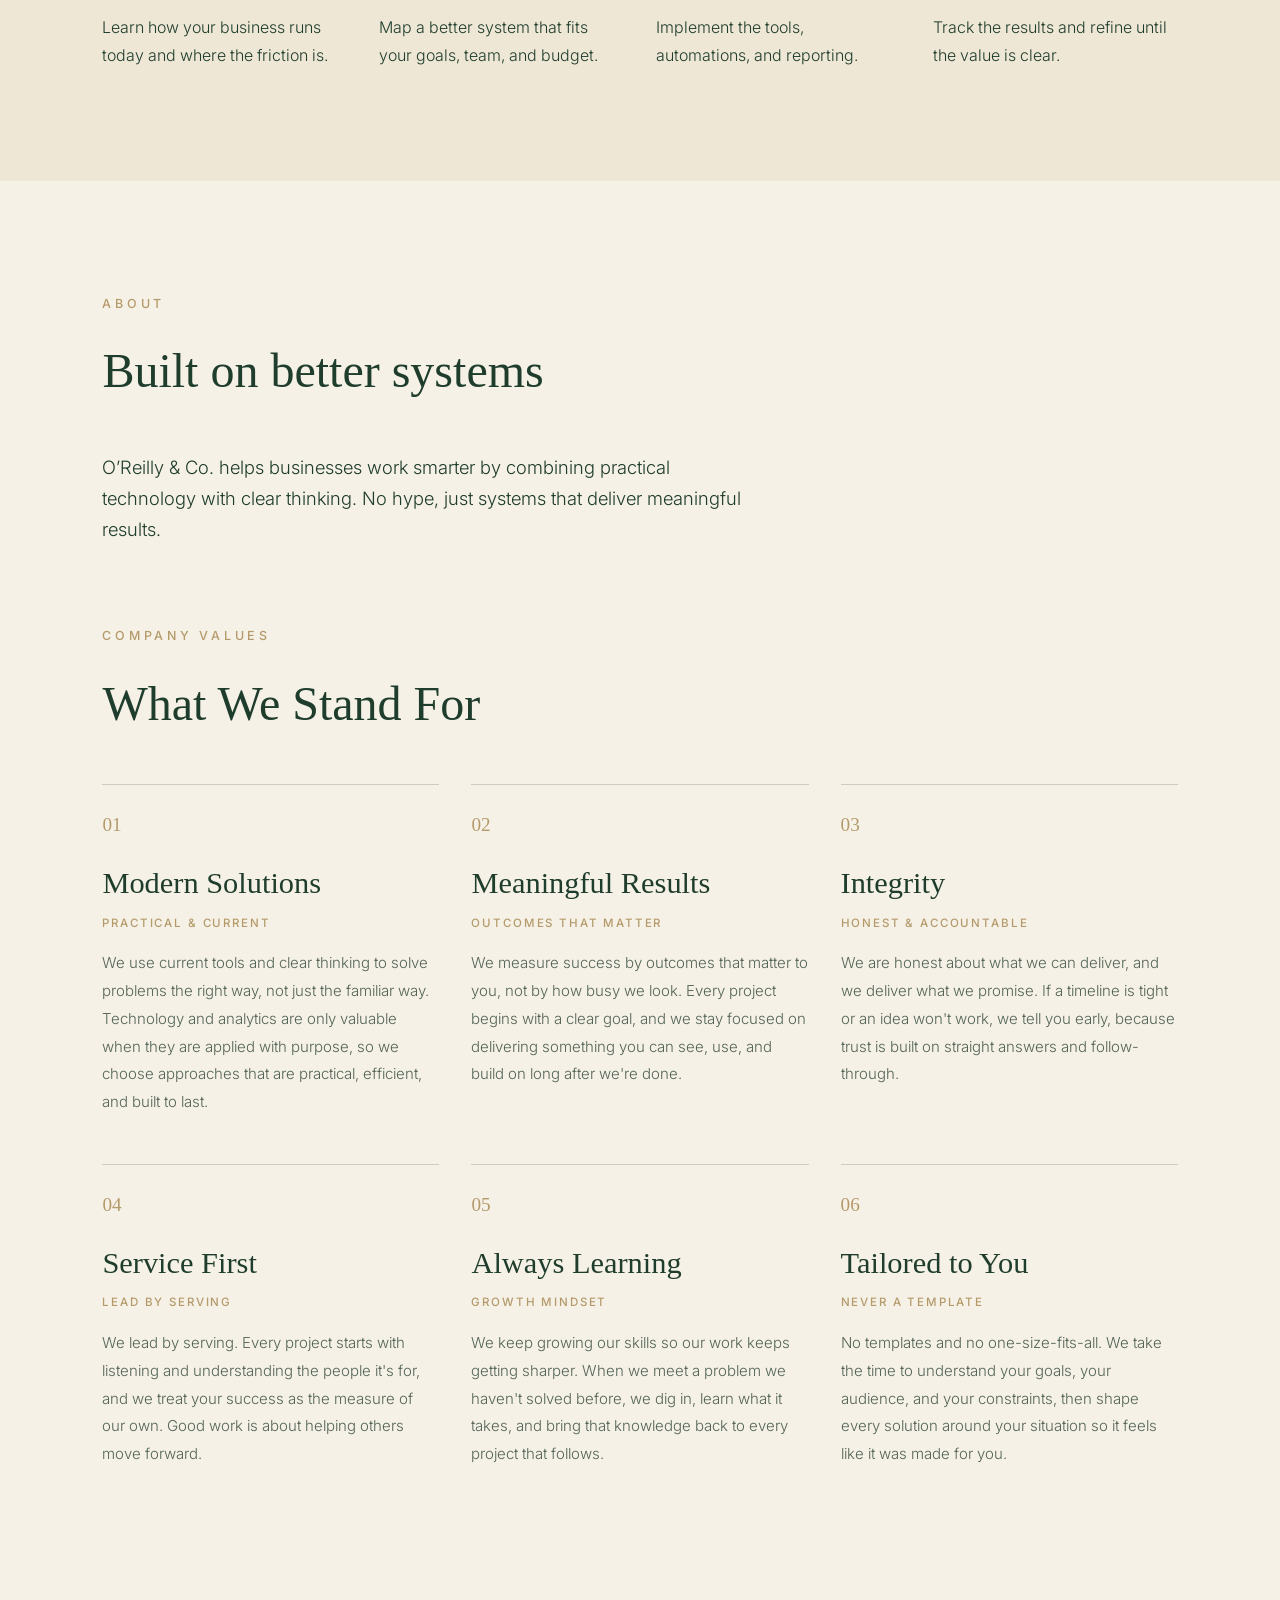
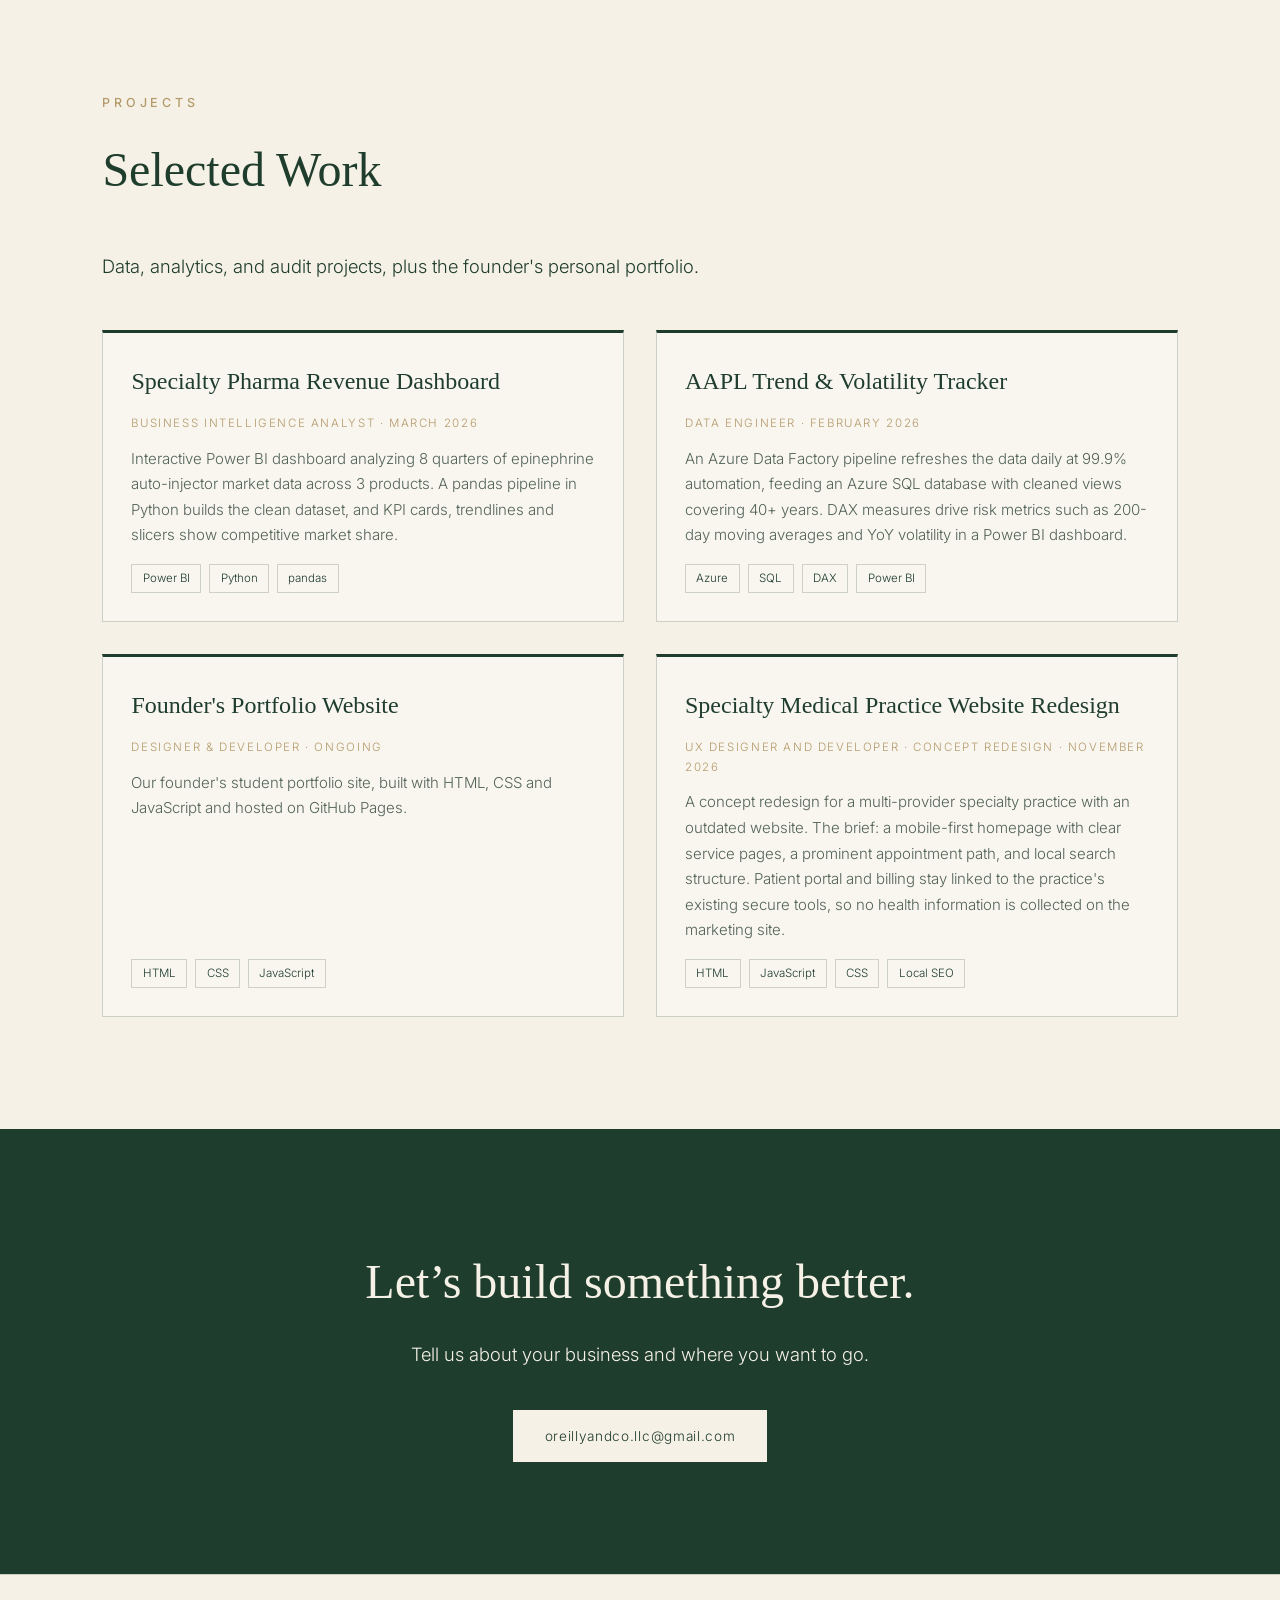
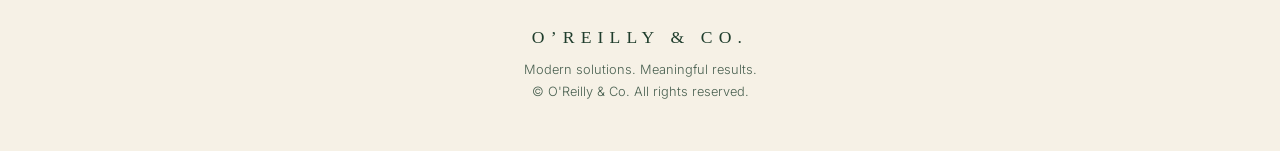
==== commit 7e0f1468: "Update subscription pricing from $20 to $25/month" ====
--- a/index.html
+++ b/index.html
@@ -99,7 +99,7 @@
     <p class="bai-note">
       One simple monthly subscription. You control what's connected, and you can disconnect it anytime.
 
-      Join waitlist for data setup pricing estimate. After setup, ~$20/month to continue usage.
+      Join waitlist for data setup pricing estimate. After setup, ~$25/month to continue usage.
     </p>
 
     <a class="bai-cta" href="mailto:oreillyandco.llc@gmail.com?subject=Business%20AI%20Waitlist">Join the waitlist</a>
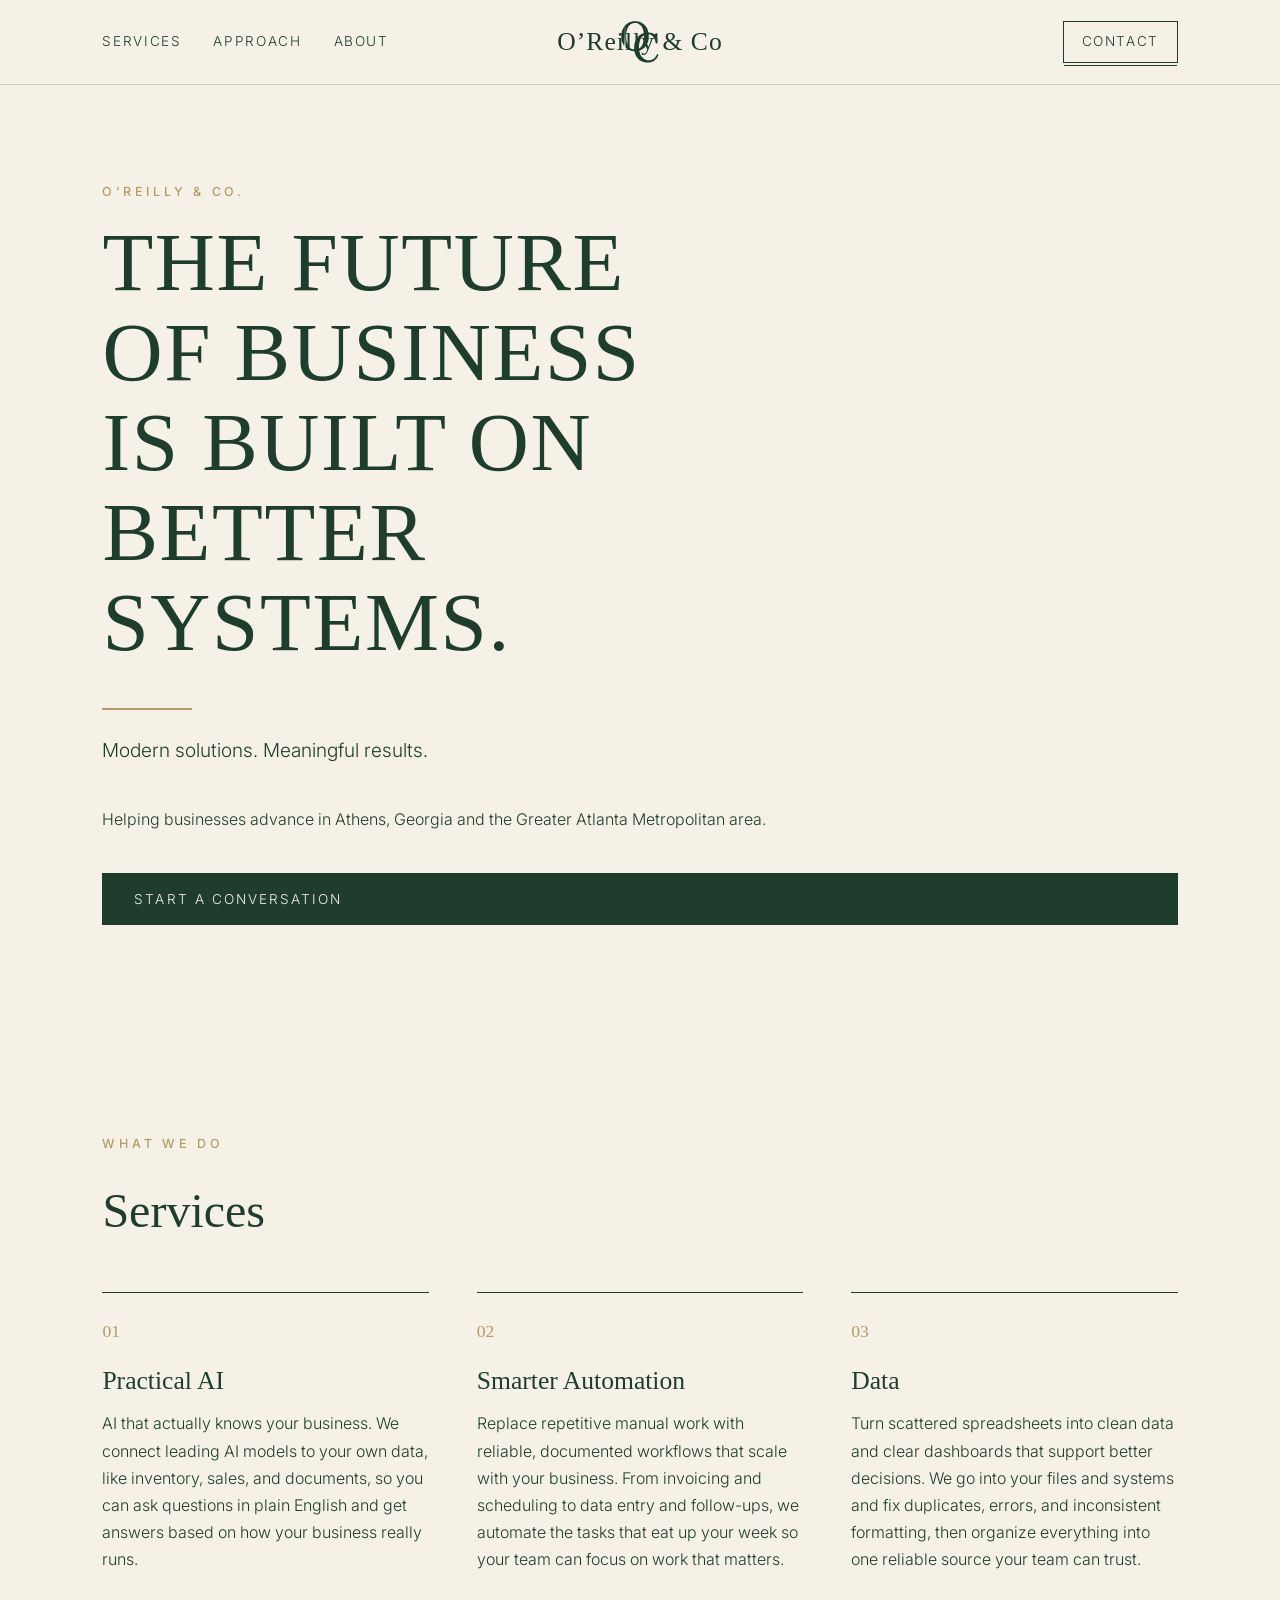
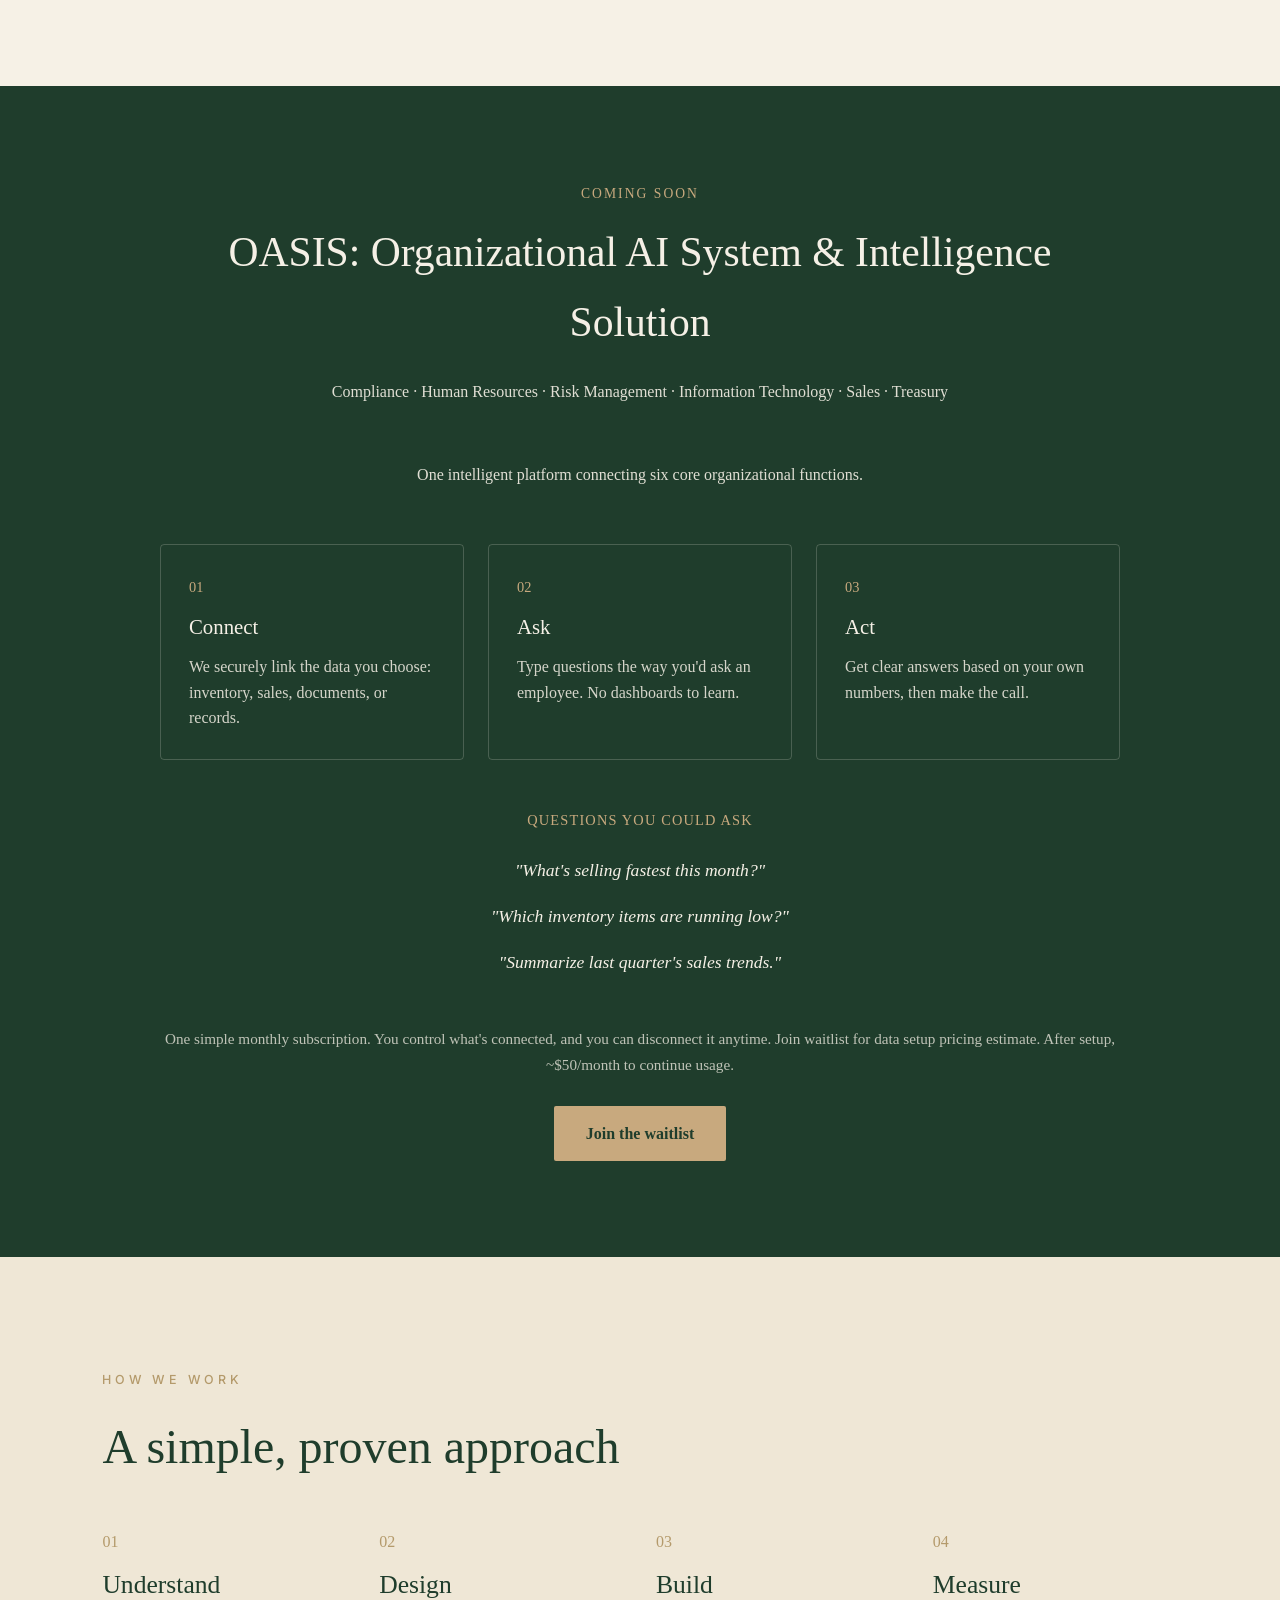
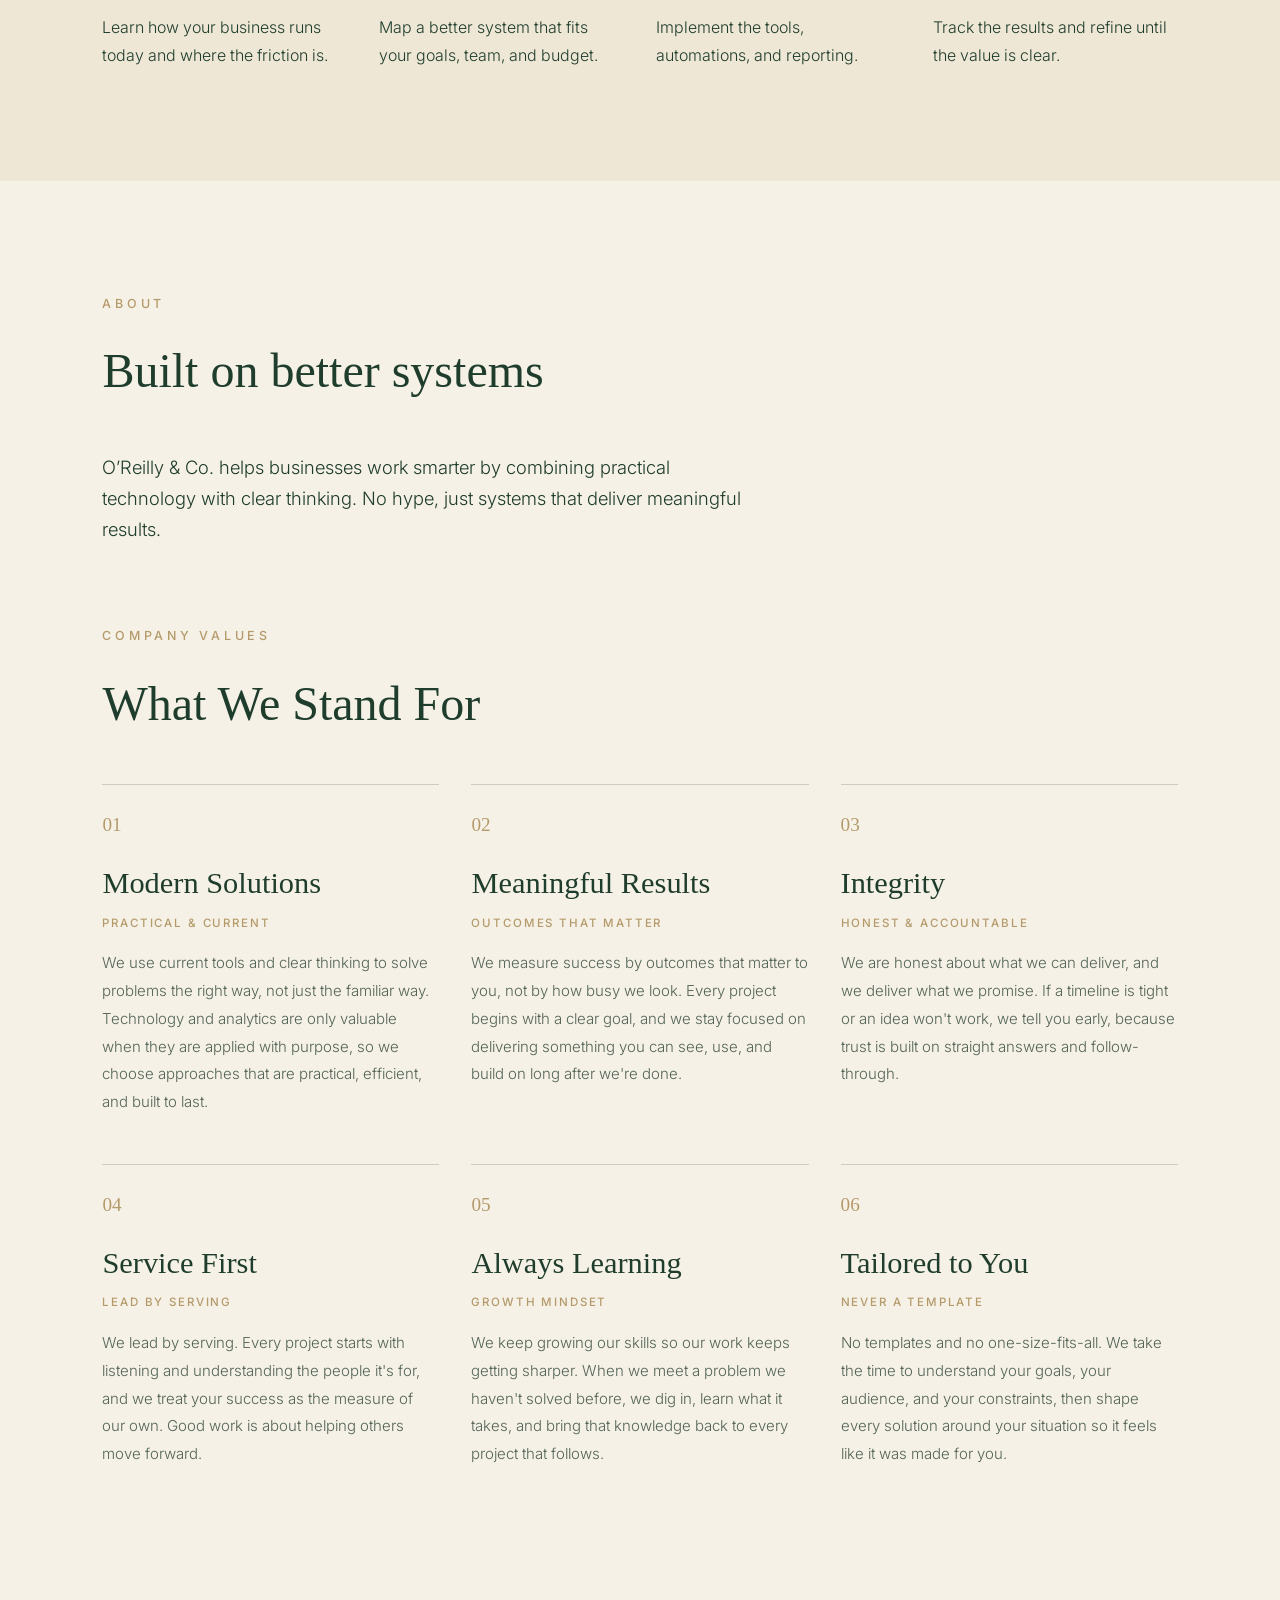
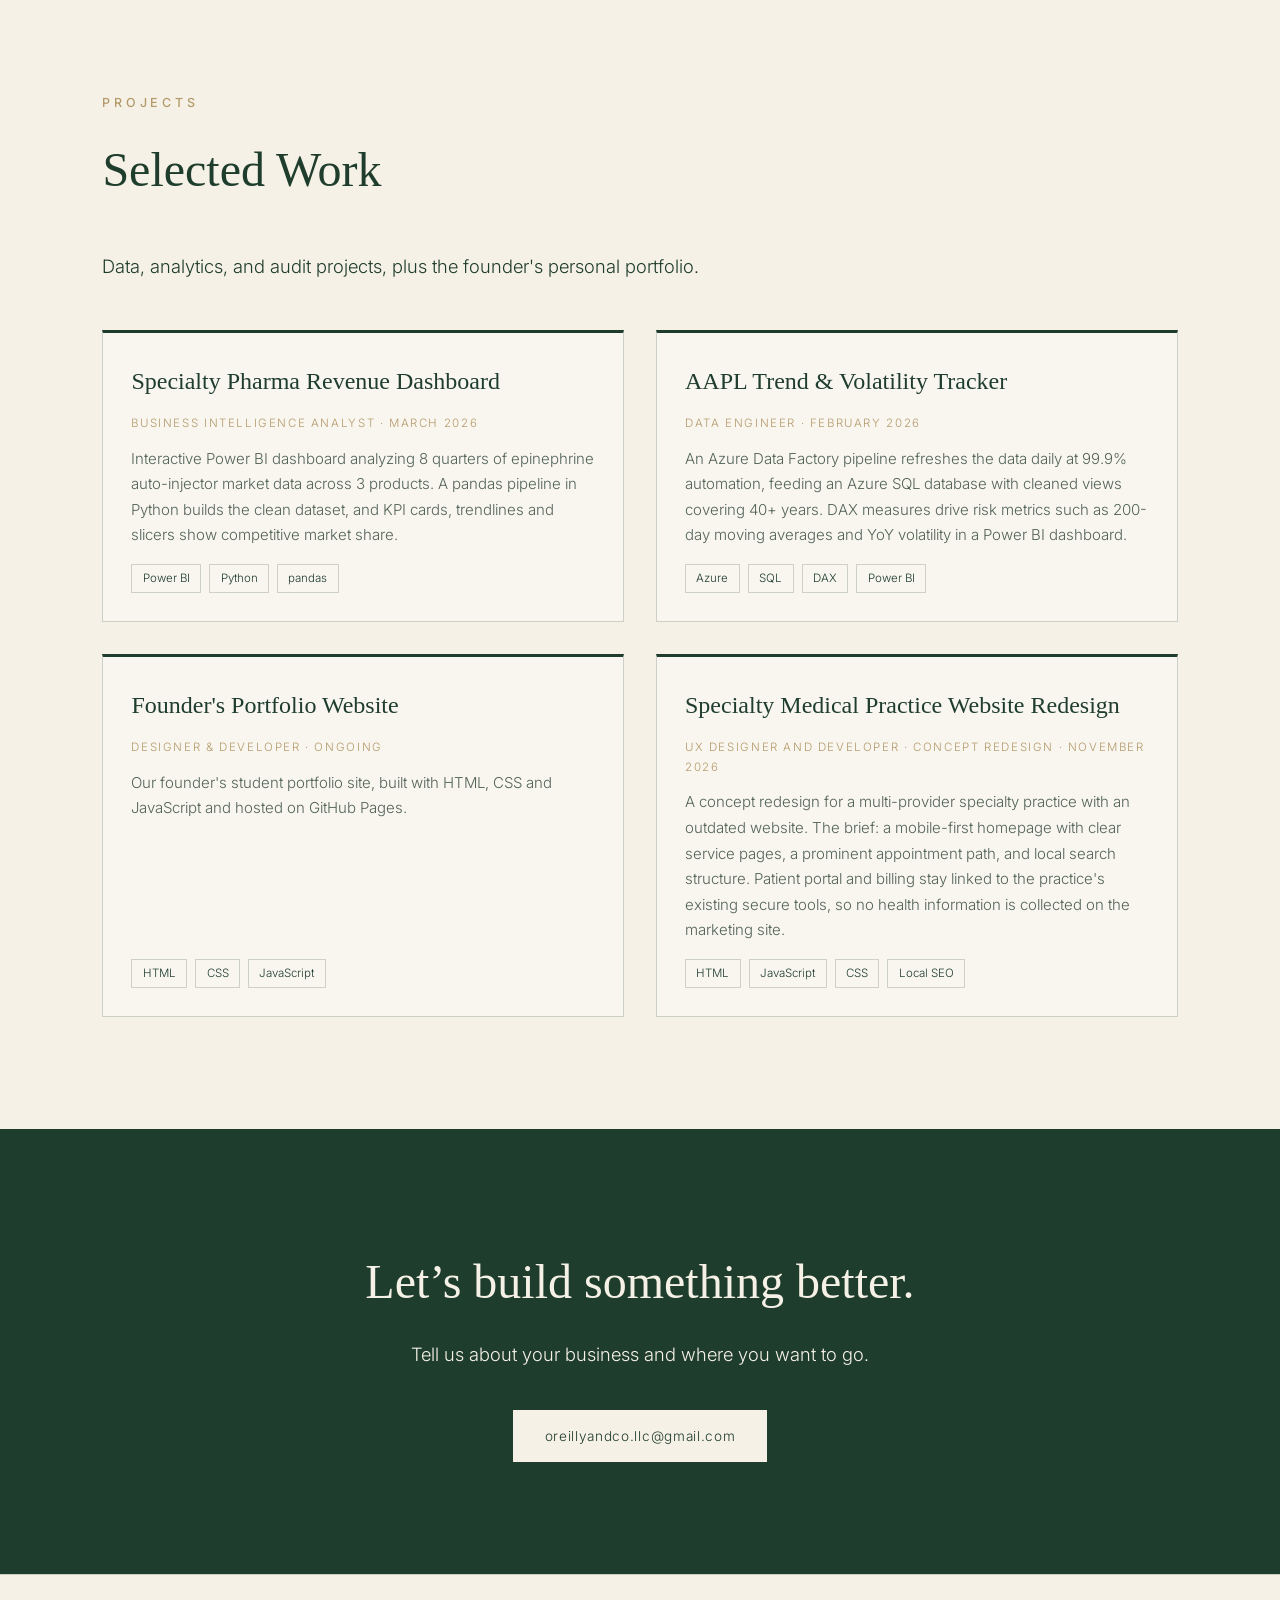
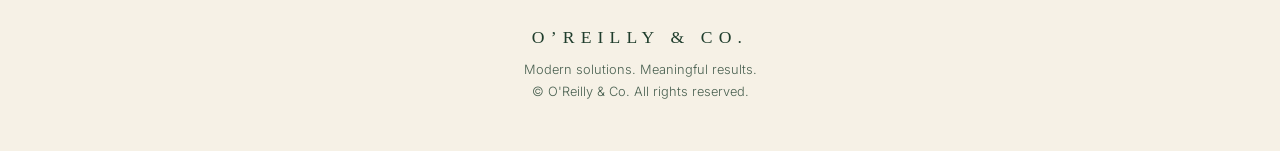
==== commit 5c76957e: "Update index.html" ====
--- a/index.html
+++ b/index.html
@@ -21,7 +21,7 @@
     <a href="#top" class="brand" aria-label="O’Reilly & Co. home">
       <span class="brand-word">O’Reilly &amp; Co</span>
       <svg class="brand-mark" viewBox="0 0 185 204" aria-hidden="true">
-        <path fill-rule="evenodd" d="M36.1 15.2C33.2 16.9 31.8 18.3 29.9 19.9C28.0 21.4 26.9 22.1 24.8 24.6C22.6 27.1 18.8 32.0 16.9 34.8C14.9 37.5 14.2 39.2 13.1 41.4C12.1 43.5 11.3 45.2 10.5 47.5C9.7 49.8 8.7 52.8 8.1 55.0C7.5 57.2 7.2 58.6 6.9 60.9C6.5 63.2 6.1 66.0 5.9 68.9C5.7 71.8 5.4 74.4 5.6 78.1C5.8 81.8 6.3 86.8 7.1 91.0C7.9 95.2 9.2 99.9 10.5 103.5C11.8 107.1 13.3 110.1 14.6 112.8C16.0 115.4 17.2 117.2 18.6 119.2C20.1 121.3 21.9 123.5 23.4 125.2C24.9 127.0 25.7 127.9 27.5 129.5C29.3 131.1 32.0 133.3 34.1 134.8C36.2 136.2 37.1 137.0 40.0 138.4C42.9 139.8 47.0 141.8 51.4 143.0C55.8 144.2 63.8 145.2 66.5 145.9C69.2 146.6 66.9 145.4 67.5 147.1C68.1 148.8 69.1 153.5 70.0 156.1C70.9 158.8 71.8 160.6 72.9 162.9C74.0 165.1 75.1 167.4 76.5 169.6C77.9 171.9 79.0 173.7 81.2 176.2C83.5 178.8 87.5 182.7 90.0 184.9C92.5 187.0 94.1 187.9 96.1 189.1C98.2 190.4 100.0 191.4 102.2 192.4C104.5 193.4 106.9 194.3 109.6 195.1C112.4 195.9 116.4 196.7 118.6 197.1C120.8 197.5 120.2 197.5 122.8 197.5C125.3 197.5 130.6 197.5 133.8 197.2C136.9 197.0 138.9 196.5 141.5 195.9C144.1 195.2 147.2 194.2 149.4 193.4C151.6 192.5 152.8 191.9 154.6 190.9C156.4 189.9 158.1 189.0 160.1 187.4C162.2 185.8 164.8 183.6 167.0 181.1C169.2 178.6 171.5 175.5 173.4 172.4C175.3 169.2 177.6 164.2 178.4 162.2C179.2 160.3 178.4 161.0 178.1 160.5C177.9 160.0 177.7 159.9 176.9 159.5C176.1 159.1 174.2 158.2 173.4 158.0C172.5 157.8 172.9 156.9 171.9 158.5C170.8 160.1 168.7 165.0 167.1 167.5C165.6 170.0 164.1 171.9 162.6 173.6C161.1 175.4 159.9 176.7 158.1 178.1C156.4 179.5 153.9 181.1 152.1 182.1C150.3 183.2 149.4 183.7 147.4 184.4C145.4 185.1 142.1 186.0 140.2 186.4C138.4 186.8 138.4 186.9 136.1 186.9C133.9 186.9 129.4 186.9 126.6 186.5C123.9 186.1 121.5 185.3 119.5 184.6C117.5 183.9 116.6 183.5 114.6 182.4C112.7 181.2 109.8 179.3 107.9 177.8C106.0 176.2 105.0 175.3 103.2 173.2C101.5 171.2 99.0 167.8 97.5 165.5C96.0 163.2 95.6 162.4 94.5 159.8C93.4 157.1 91.6 152.2 90.8 149.5C89.9 146.8 89.6 144.6 89.6 143.4C89.6 142.1 89.6 142.7 90.6 142.1C91.7 141.6 93.8 141.0 95.9 140.0C97.9 139.0 100.5 137.7 102.9 136.2C105.2 134.8 107.3 133.4 109.9 131.1C112.5 128.8 116.1 125.2 118.5 122.4C120.9 119.6 122.4 117.1 124.0 114.4C125.6 111.6 126.9 109.2 128.2 105.8C129.6 102.3 131.0 97.4 131.9 93.9C132.7 90.3 133.1 88.6 133.4 84.4C133.6 80.1 133.3 71.4 133.4 68.5C133.4 65.6 133.6 67.5 133.8 67.1C133.9 66.8 133.6 66.5 134.5 66.5C135.4 66.5 137.7 66.8 139.2 67.2C140.8 67.7 142.4 68.5 144.0 69.4C145.6 70.3 147.3 71.6 148.6 72.6C149.9 73.7 150.5 74.2 151.8 75.6C153.0 77.0 154.6 78.8 156.0 81.1C157.4 83.4 159.2 86.9 160.4 89.4C161.5 91.8 161.9 92.8 162.9 95.8C163.9 98.8 165.4 105.2 166.4 107.4C167.3 109.5 167.5 108.4 168.5 108.6C169.5 108.8 171.3 108.7 172.1 108.6C172.9 108.5 173.0 108.5 173.4 108.1C173.7 107.8 174.1 110.5 174.2 106.5C174.4 102.5 174.1 88.1 174.0 83.9C173.9 79.7 173.6 84.1 173.5 81.2C173.4 78.4 173.6 69.9 173.5 66.6C173.4 63.4 173.2 62.8 172.8 61.9C172.3 61.0 172.1 61.2 171.0 61.1C169.9 61.1 167.7 60.7 166.2 61.5C164.8 62.3 163.2 65.1 162.4 65.9C161.5 66.6 162.6 66.7 161.1 66.1C159.6 65.5 155.6 63.4 153.2 62.4C150.9 61.4 149.0 60.7 147.1 60.1C145.3 59.5 144.6 59.3 142.2 58.9C139.9 58.4 134.7 58.0 132.9 57.5C131.1 57.0 132.1 57.5 131.5 56.0C130.9 54.5 130.2 51.0 129.2 48.2C128.3 45.5 126.8 42.1 125.6 39.8C124.5 37.4 123.8 36.1 122.4 34.0C121.0 31.9 119.0 29.2 117.1 27.0C115.3 24.8 112.9 22.6 111.2 21.0C109.6 19.4 108.7 18.8 107.1 17.6C105.6 16.5 104.4 15.6 102.0 14.2C99.6 12.9 95.7 10.9 92.8 9.8C89.8 8.6 86.8 7.8 84.1 7.1C81.5 6.5 80.3 6.1 76.8 5.9C73.2 5.7 66.0 5.7 62.6 5.9C59.2 6.1 59.0 6.4 56.4 7.0C53.8 7.6 50.5 8.4 47.1 9.8C43.8 11.1 39.0 13.6 36.1 15.2ZM110.0 72.5C110.5 72.6 110.8 71.3 110.9 73.8C111.0 76.2 110.9 83.3 110.6 87.1C110.4 90.9 110.1 93.0 109.4 96.5C108.6 100.0 107.4 104.9 106.2 108.2C105.1 111.6 104.0 113.9 102.6 116.5C101.2 119.1 99.5 121.9 97.8 124.0C96.0 126.1 93.7 128.2 92.4 129.4C91.1 130.5 90.5 130.7 89.9 131.0C89.3 131.3 89.1 131.2 88.8 131.0C88.4 130.8 88.1 130.5 88.0 129.8C87.9 129.0 87.7 129.4 87.9 126.2C88.1 123.1 88.7 114.4 89.1 110.8C89.5 107.1 89.8 106.7 90.4 104.1C91.0 101.6 91.9 98.2 92.9 95.4C93.9 92.6 95.1 89.7 96.2 87.4C97.4 85.1 98.5 83.5 99.9 81.6C101.2 79.8 103.0 77.8 104.4 76.4C105.8 75.0 107.2 73.8 108.1 73.1C109.1 72.5 109.5 72.4 110.0 72.5ZM73.4 14.0C76.0 14.2 78.4 14.7 80.6 15.4C82.9 16.0 84.9 16.9 86.9 18.0C88.9 19.1 90.7 20.3 92.5 21.8C94.3 23.2 96.0 24.8 97.6 26.9C99.3 29.0 101.1 31.8 102.5 34.2C103.9 36.8 104.9 39.1 105.9 41.9C106.9 44.6 107.9 48.0 108.5 50.9C109.1 53.8 109.7 57.7 109.8 59.4C109.8 61.0 109.5 60.3 108.6 60.9C107.7 61.4 106.5 61.5 104.2 62.6C102.0 63.7 97.9 65.9 95.2 67.5C92.6 69.1 90.7 70.7 88.6 72.5C86.6 74.3 85.1 75.5 83.0 78.1C80.9 80.7 77.7 85.1 75.9 88.1C74.0 91.1 73.1 93.0 71.9 96.0C70.6 99.0 69.2 103.4 68.4 106.1C67.5 108.9 67.3 109.9 66.9 112.6C66.4 115.4 65.8 118.7 65.6 122.5C65.4 126.3 65.8 133.0 65.6 135.4C65.5 137.7 65.2 136.3 64.9 136.5C64.5 136.7 64.5 136.9 63.5 136.8C62.5 136.6 60.1 136.2 58.6 135.8C57.1 135.3 56.0 134.9 54.6 134.2C53.2 133.6 51.5 132.6 50.2 131.9C49.0 131.1 48.4 130.6 47.2 129.6C46.1 128.7 44.8 127.5 43.6 126.2C42.5 125.0 41.8 124.4 40.4 122.2C39.0 120.1 36.8 116.7 35.4 113.6C33.9 110.5 32.8 107.7 31.8 103.8C30.7 99.8 29.6 93.6 29.1 90.0C28.6 86.4 28.7 85.5 28.6 82.1C28.5 78.7 28.5 72.9 28.6 69.6C28.7 66.3 28.8 65.1 29.1 62.2C29.5 59.4 29.8 56.4 30.6 52.8C31.5 49.1 33.0 43.9 34.1 40.6C35.3 37.4 36.2 35.6 37.6 33.1C39.1 30.7 40.8 28.2 42.8 26.0C44.8 23.8 47.9 21.1 49.6 19.8C51.4 18.4 51.8 18.3 53.1 17.6C54.4 17.0 55.6 16.3 57.5 15.8C59.4 15.2 62.1 14.4 64.8 14.1C67.4 13.8 70.7 13.8 73.4 14.0Z"/>
+        <path fill-rule="evenodd" d="M36.1 15.2C33.2 16.9 31.8 18.3 29.9 19.9C28.0 21.4 26.9 22.1 24.8 24.6C22.6 27.1 18.8 32.0 16.9 34.8C14.9 37.5 14.2 39.2 13.1 41.4C12.1 43.5 11.3 45.2 10.5 47.5C9.7 49.8 8.7 52.8 8.1 55.0C7.5 57.2 7.2 58.6 6.9 60.9C6.5 63.2 6.1 66.0 5.9 68.9C5.7 71.8 5.4 74.4 5.6 78.1C5.8 81.8 6.3 86.8 7.1 91.0C7.9 95.2 9.2 99.9 10.5 103.5C11.8 107.1 13.3 110.1 14.6 112.8C16.0 115.4 17.2 117.2 18.6 119.2C20.1 121.3 21.9 123.5 23.4 1.2C24.9 127.0 25.7 127.9 27.5 129.5C29.3 131.1 32.0 133.3 34.1 134.8C36.2 136.2 37.1 137.0 40.0 138.4C42.9 139.8 47.0 141.8 51.4 143.0C55.8 144.2 63.8 145.2 66.5 145.9C69.2 146.6 66.9 145.4 67.5 147.1C68.1 148.8 69.1 153.5 70.0 156.1C70.9 158.8 71.8 160.6 72.9 162.9C74.0 165.1 75.1 167.4 76.5 169.6C77.9 171.9 79.0 173.7 81.2 176.2C83.5 178.8 87.5 182.7 90.0 184.9C92.5 187.0 94.1 187.9 96.1 189.1C98.2 190.4 100.0 191.4 102.2 192.4C104.5 193.4 106.9 194.3 109.6 195.1C112.4 195.9 116.4 196.7 118.6 197.1C120.8 197.5 120.2 197.5 122.8 197.5C125.3 197.5 130.6 197.5 133.8 197.2C136.9 197.0 138.9 196.5 141.5 195.9C144.1 195.2 147.2 194.2 149.4 193.4C151.6 192.5 152.8 191.9 154.6 190.9C156.4 189.9 158.1 189.0 160.1 187.4C162.2 185.8 164.8 183.6 167.0 181.1C169.2 178.6 171.5 175.5 173.4 172.4C175.3 169.2 177.6 164.2 178.4 162.2C179.2 160.3 178.4 161.0 178.1 160.5C177.9 160.0 177.7 159.9 176.9 159.5C176.1 159.1 174.2 158.2 173.4 158.0C172.5 157.8 172.9 156.9 171.9 158.5C170.8 160.1 168.7 165.0 167.1 167.5C165.6 170.0 164.1 171.9 162.6 173.6C161.1 175.4 159.9 176.7 158.1 178.1C156.4 179.5 153.9 181.1 152.1 182.1C150.3 183.2 149.4 183.7 147.4 184.4C145.4 185.1 142.1 186.0 140.2 186.4C138.4 186.8 138.4 186.9 136.1 186.9C133.9 186.9 129.4 186.9 126.6 186.5C123.9 186.1 121.5 185.3 119.5 184.6C117.5 183.9 116.6 183.5 114.6 182.4C112.7 181.2 109.8 179.3 107.9 177.8C106.0 176.2 105.0 175.3 103.2 173.2C101.5 171.2 99.0 167.8 97.5 165.5C96.0 163.2 95.6 162.4 94.5 159.8C93.4 157.1 91.6 152.2 90.8 149.5C89.9 146.8 89.6 144.6 89.6 143.4C89.6 142.1 89.6 142.7 90.6 142.1C91.7 141.6 93.8 141.0 95.9 140.0C97.9 139.0 100.5 137.7 102.9 136.2C105.2 134.8 107.3 133.4 109.9 131.1C112.5 128.8 116.1 125.2 118.5 122.4C120.9 119.6 122.4 117.1 124.0 114.4C125.6 111.6 126.9 109.2 128.2 105.8C129.6 102.3 131.0 97.4 131.9 93.9C132.7 90.3 133.1 88.6 133.4 84.4C133.6 80.1 133.3 71.4 133.4 68.5C133.4 65.6 133.6 67.5 133.8 67.1C133.9 66.8 133.6 66.5 134.5 66.5C135.4 66.5 137.7 66.8 139.2 67.2C140.8 67.7 142.4 68.5 144.0 69.4C145.6 70.3 147.3 71.6 148.6 72.6C149.9 73.7 150.5 74.2 151.8 75.6C153.0 77.0 154.6 78.8 156.0 81.1C157.4 83.4 159.2 86.9 160.4 89.4C161.5 91.8 161.9 92.8 162.9 95.8C163.9 98.8 165.4 105.2 166.4 107.4C167.3 109.5 167.5 108.4 168.5 108.6C169.5 108.8 171.3 108.7 172.1 108.6C172.9 108.5 173.0 108.5 173.4 108.1C173.7 107.8 174.1 110.5 174.2 106.5C174.4 102.5 174.1 88.1 174.0 83.9C173.9 79.7 173.6 84.1 173.5 81.2C173.4 78.4 173.6 69.9 173.5 66.6C173.4 63.4 173.2 62.8 172.8 61.9C172.3 61.0 172.1 61.2 171.0 61.1C169.9 61.1 167.7 60.7 166.2 61.5C164.8 62.3 163.2 65.1 162.4 65.9C161.5 66.6 162.6 66.7 161.1 66.1C159.6 65.5 155.6 63.4 153.2 62.4C150.9 61.4 149.0 60.7 147.1 60.1C145.3 59.5 144.6 59.3 142.2 58.9C139.9 58.4 134.7 58.0 132.9 57.5C131.1 57.0 132.1 57.5 131.5 56.0C130.9 54.5 130.2 51.0 129.2 48.2C128.3 45.5 126.8 42.1 125.6 39.8C124.5 37.4 123.8 36.1 122.4 34.0C121.0 31.9 119.0 29.2 117.1 27.0C115.3 24.8 112.9 22.6 111.2 21.0C109.6 19.4 108.7 18.8 107.1 17.6C105.6 16.5 104.4 15.6 102.0 14.2C99.6 12.9 95.7 10.9 92.8 9.8C89.8 8.6 86.8 7.8 84.1 7.1C81.5 6.5 80.3 6.1 76.8 5.9C73.2 5.7 66.0 5.7 62.6 5.9C59.2 6.1 59.0 6.4 56.4 7.0C53.8 7.6 50.5 8.4 47.1 9.8C43.8 11.1 39.0 13.6 36.1 15.2ZM110.0 72.5C110.5 72.6 110.8 71.3 110.9 73.8C111.0 76.2 110.9 83.3 110.6 87.1C110.4 90.9 110.1 93.0 109.4 96.5C108.6 100.0 107.4 104.9 106.2 108.2C105.1 111.6 104.0 113.9 102.6 116.5C101.2 119.1 99.5 121.9 97.8 124.0C96.0 126.1 93.7 128.2 92.4 129.4C91.1 130.5 90.5 130.7 89.9 131.0C89.3 131.3 89.1 131.2 88.8 131.0C88.4 130.8 88.1 130.5 88.0 129.8C87.9 129.0 87.7 129.4 87.9 126.2C88.1 123.1 88.7 114.4 89.1 110.8C89.5 107.1 89.8 106.7 90.4 104.1C91.0 101.6 91.9 98.2 92.9 95.4C93.9 92.6 95.1 89.7 96.2 87.4C97.4 85.1 98.5 83.5 99.9 81.6C101.2 79.8 103.0 77.8 104.4 76.4C105.8 75.0 107.2 73.8 108.1 73.1C109.1 72.5 109.5 72.4 110.0 72.5ZM73.4 14.0C76.0 14.2 78.4 14.7 80.6 15.4C82.9 16.0 84.9 16.9 86.9 18.0C88.9 19.1 90.7 20.3 92.5 21.8C94.3 23.2 96.0 24.8 97.6 26.9C99.3 29.0 101.1 31.8 102.5 34.2C103.9 36.8 104.9 39.1 105.9 41.9C106.9 44.6 107.9 48.0 108.5 50.9C109.1 53.8 109.7 57.7 109.8 59.4C109.8 61.0 109.5 60.3 108.6 60.9C107.7 61.4 106.5 61.5 104.2 62.6C102.0 63.7 97.9 65.9 95.2 67.5C92.6 69.1 90.7 70.7 88.6 72.5C86.6 74.3 85.1 75.5 83.0 78.1C80.9 80.7 77.7 85.1 75.9 88.1C74.0 91.1 73.1 93.0 71.9 96.0C70.6 99.0 69.2 103.4 68.4 106.1C67.5 108.9 67.3 109.9 66.9 112.6C66.4 115.4 65.8 118.7 65.6 122.5C65.4 126.3 65.8 133.0 65.6 135.4C65.5 137.7 65.2 136.3 64.9 136.5C64.5 136.7 64.5 136.9 63.5 136.8C62.5 136.6 60.1 136.2 58.6 135.8C57.1 135.3 56.0 134.9 54.6 134.2C53.2 133.6 51.5 132.6 50.2 131.9C49.0 131.1 48.4 130.6 47.2 129.6C46.1 128.7 44.8 127.5 43.6 126.2C42.5 125.0 41.8 124.4 40.4 122.2C39.0 120.1 36.8 116.7 35.4 113.6C33.9 110.5 32.8 107.7 31.8 103.8C30.7 99.8 29.6 93.6 29.1 90.0C28.6 86.4 28.7 85.5 28.6 82.1C28.5 78.7 28.5 72.9 28.6 69.6C28.7 66.3 28.8 65.1 29.1 62.2C29.5 59.4 29.8 56.4 30.6 52.8C31.5 49.1 33.0 43.9 34.1 40.6C35.3 37.4 36.2 35.6 37.6 33.1C39.1 30.7 40.8 28.2 42.8 26.0C44.8 23.8 47.9 21.1 49.6 19.8C51.4 18.4 51.8 18.3 53.1 17.6C54.4 17.0 55.6 16.3 57.5 15.8C59.4 15.2 62.1 14.4 64.8 14.1C67.4 13.8 70.7 13.8 73.4 14.0Z"/>
       </svg>
     </a>
 
@@ -99,7 +99,7 @@
     <p class="bai-note">
       One simple monthly subscription. You control what's connected, and you can disconnect it anytime.
 
-      Join waitlist for data setup pricing estimate. After setup, ~$25/month to continue usage.
+      Join waitlist for data setup pricing estimate. After setup, ~$50/month to continue usage.
     </p>
 
     <a class="bai-cta" href="mailto:oreillyandco.llc@gmail.com?subject=Business%20AI%20Waitlist">Join the waitlist</a>
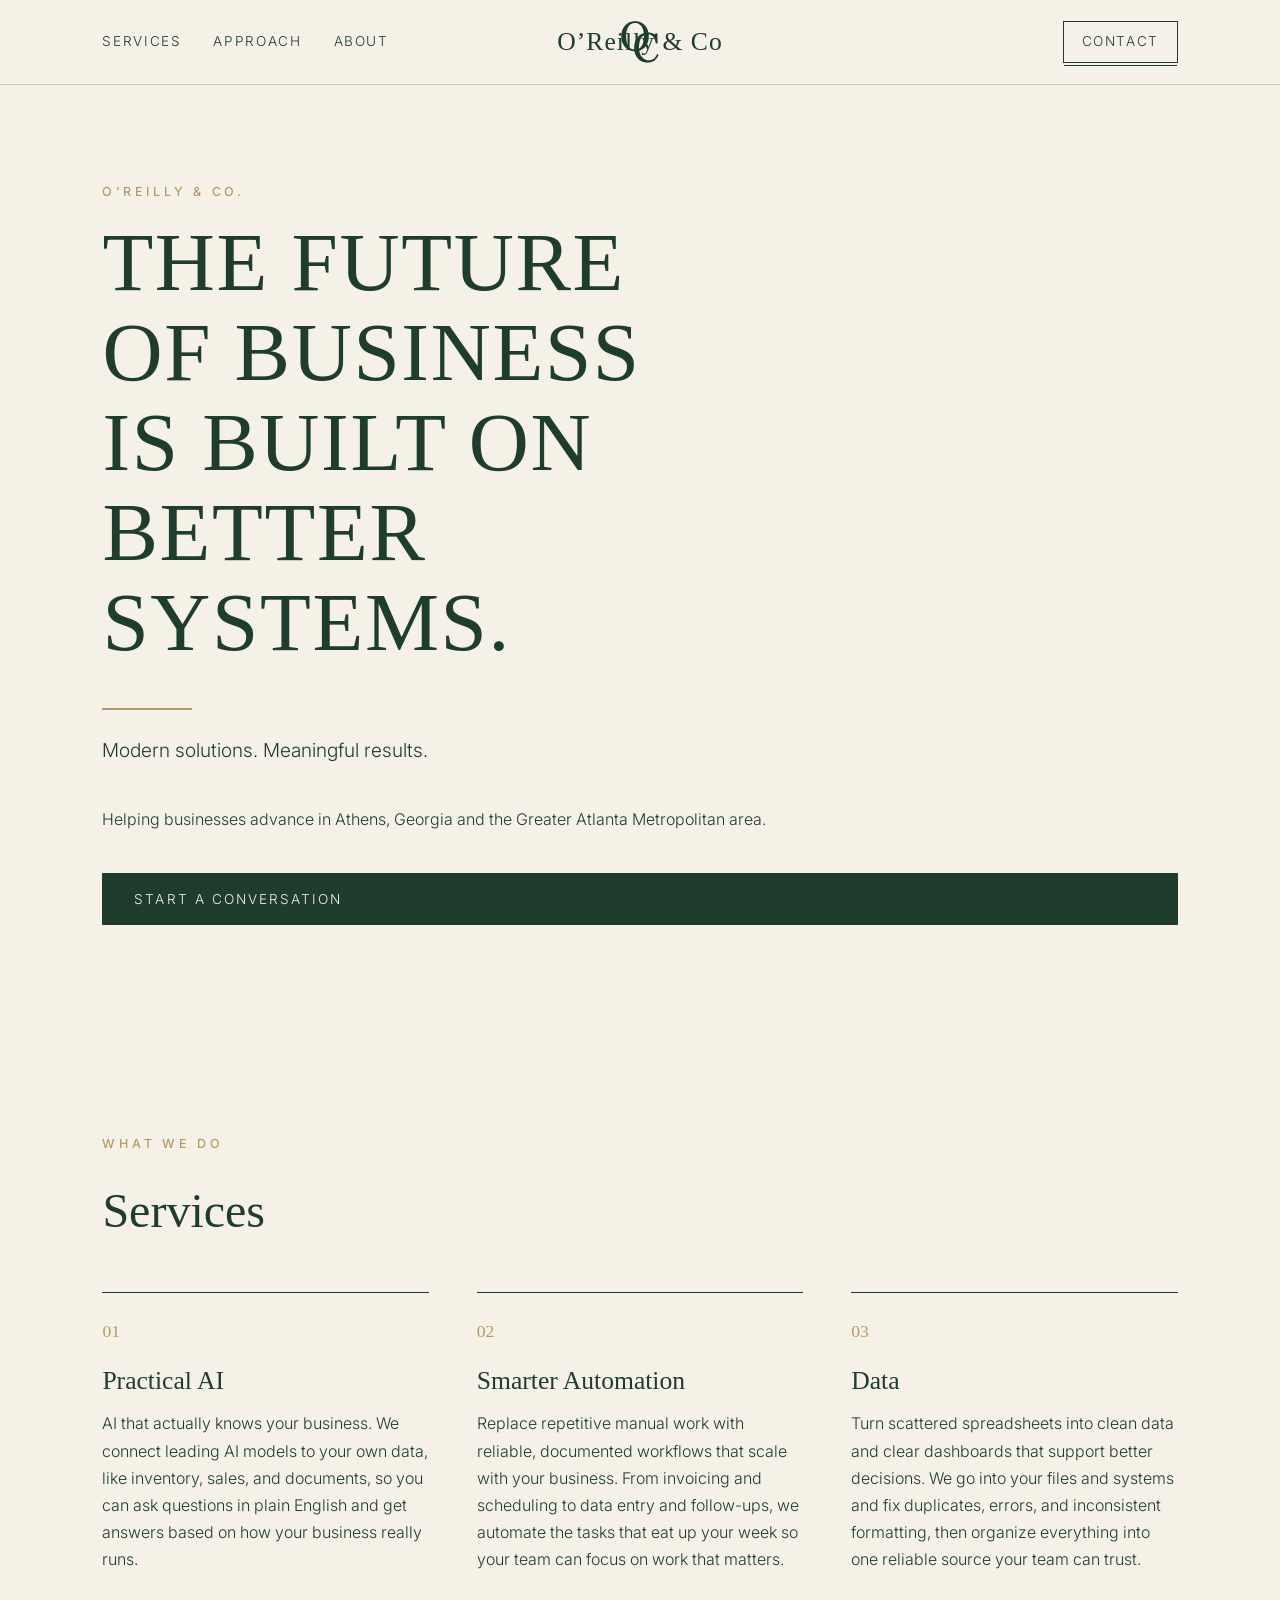
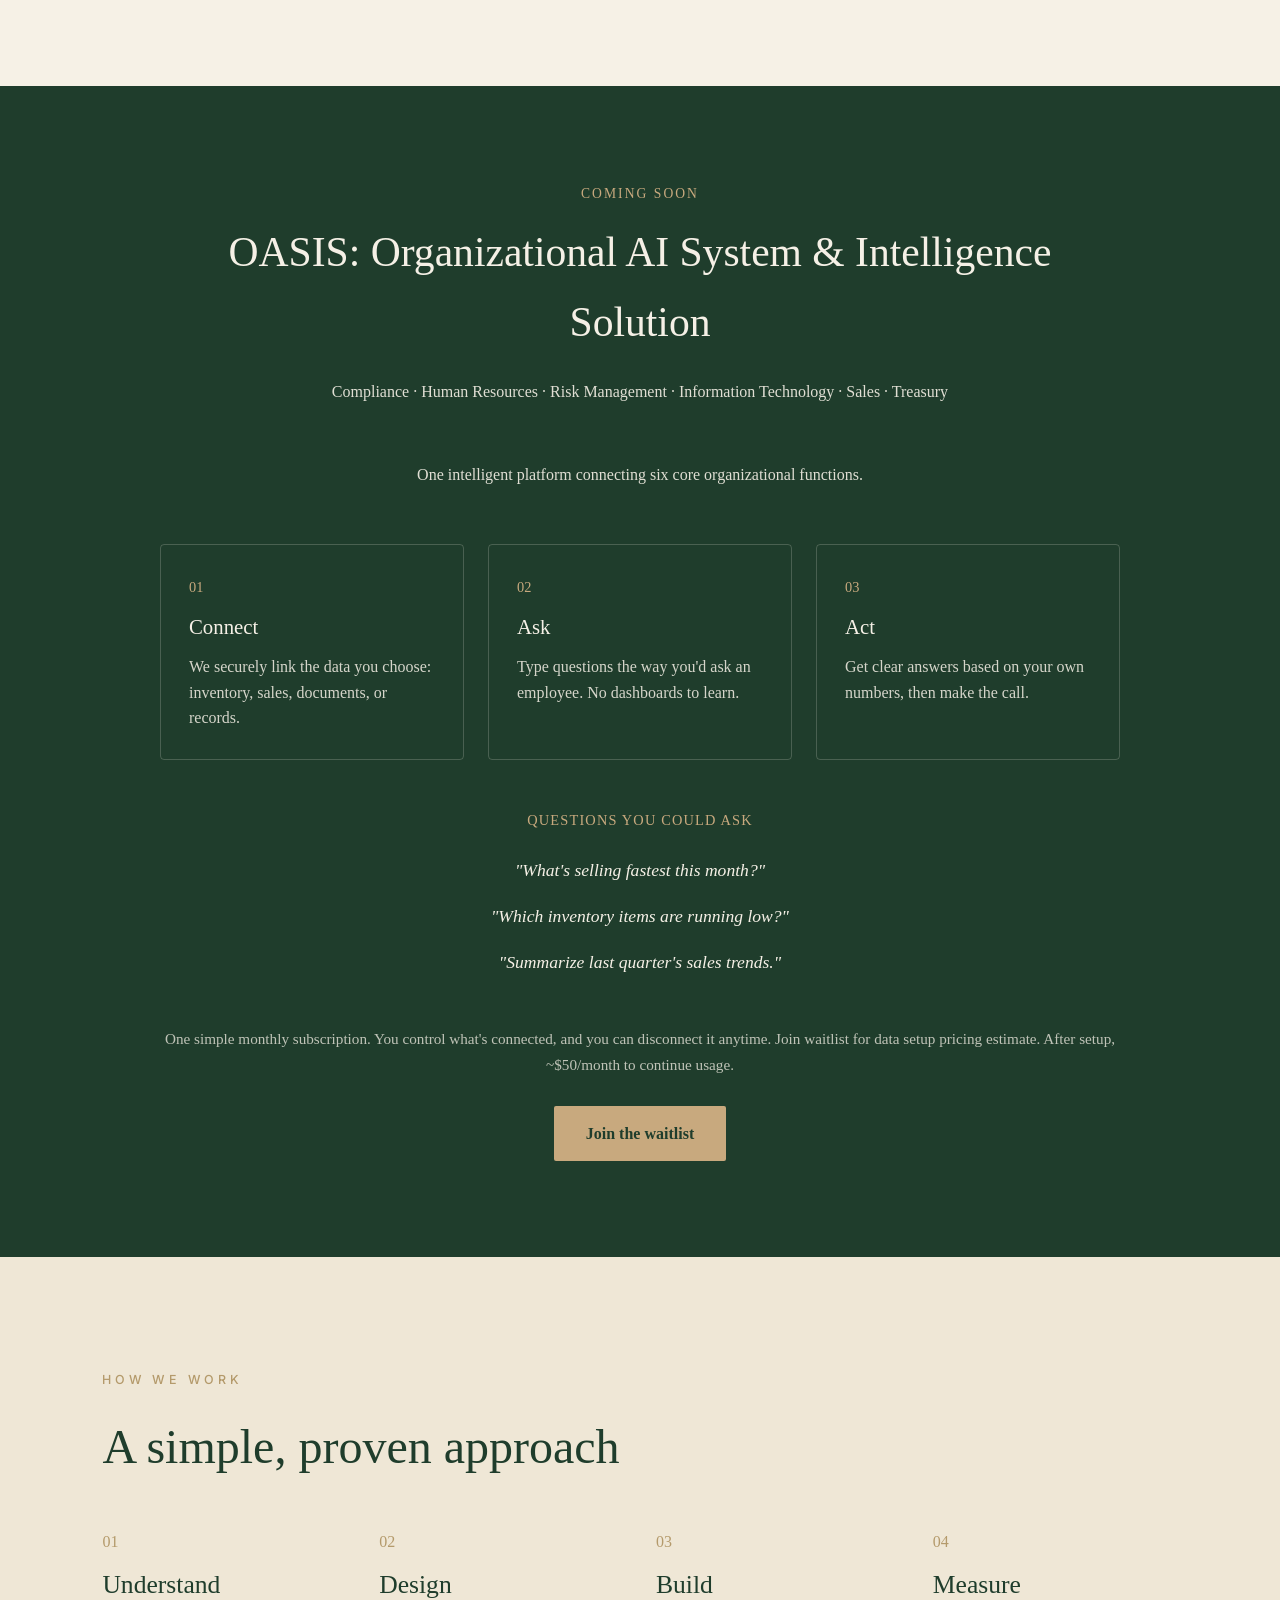
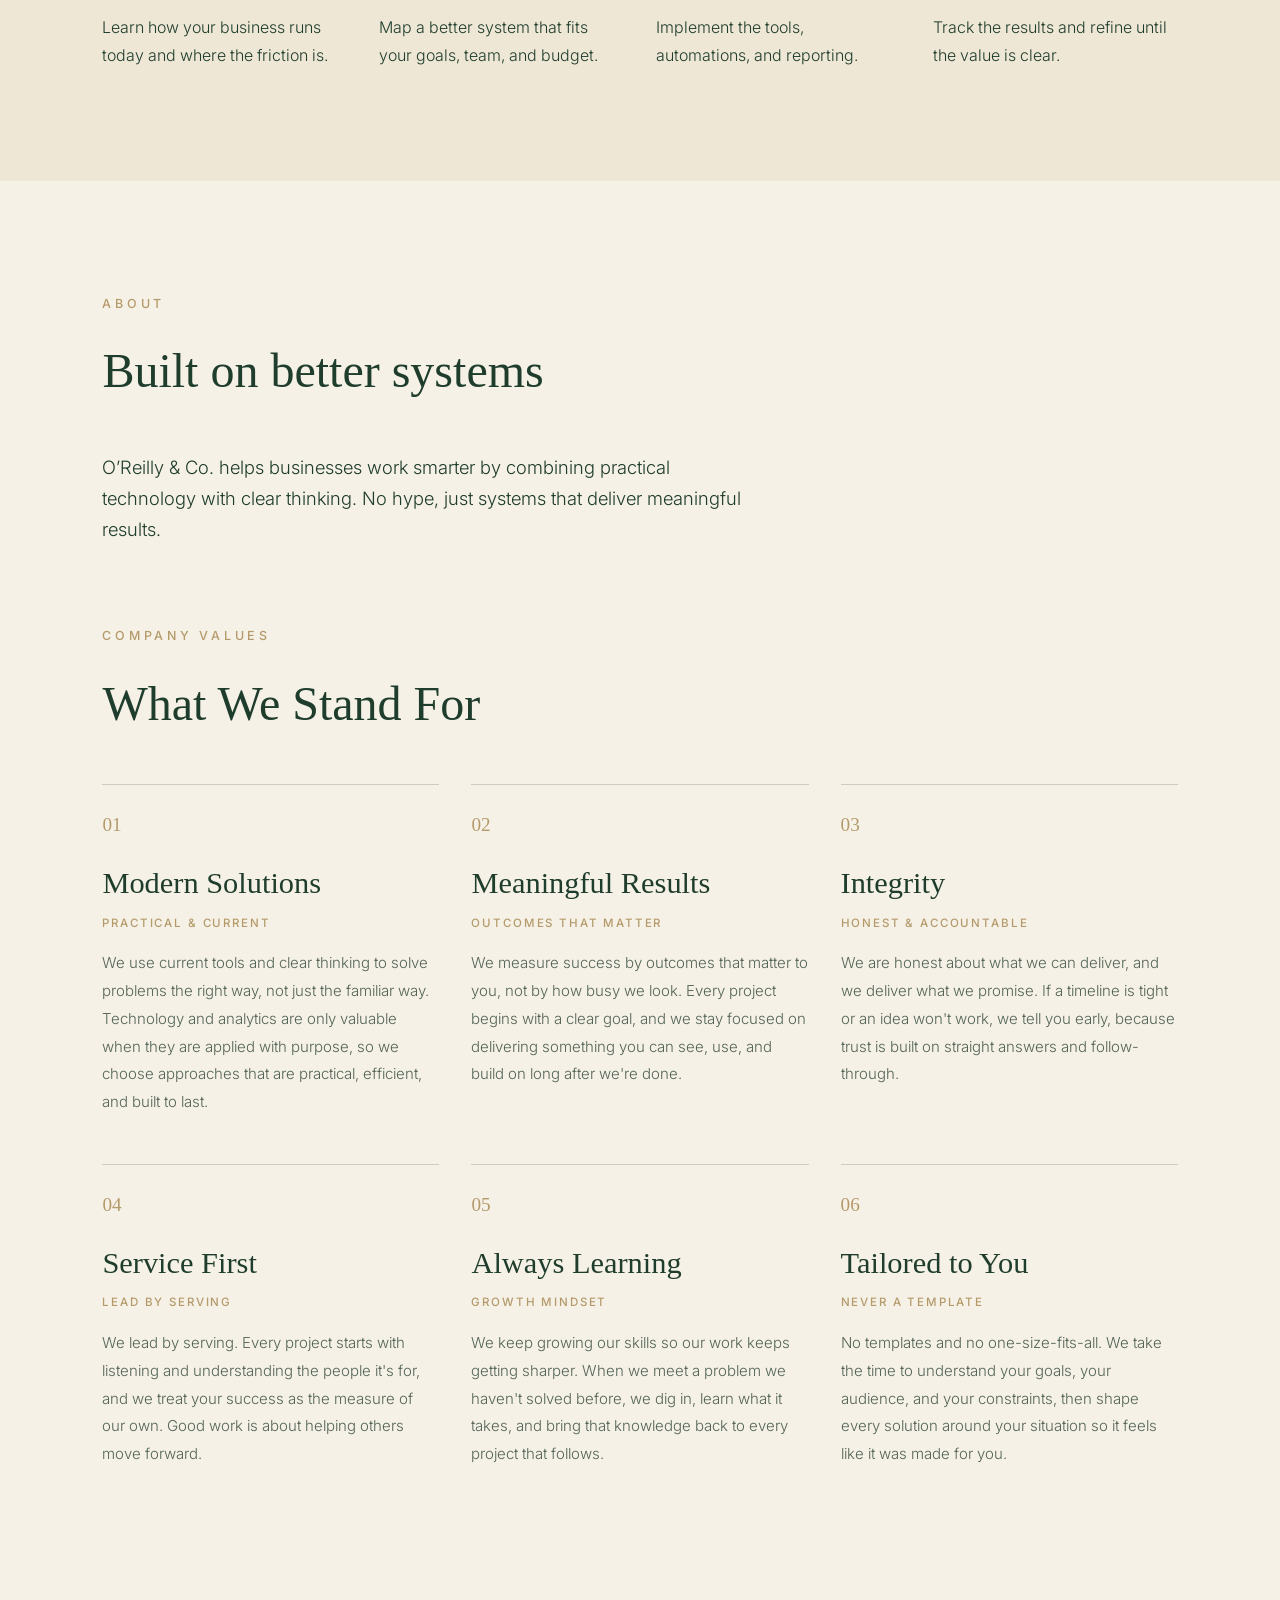
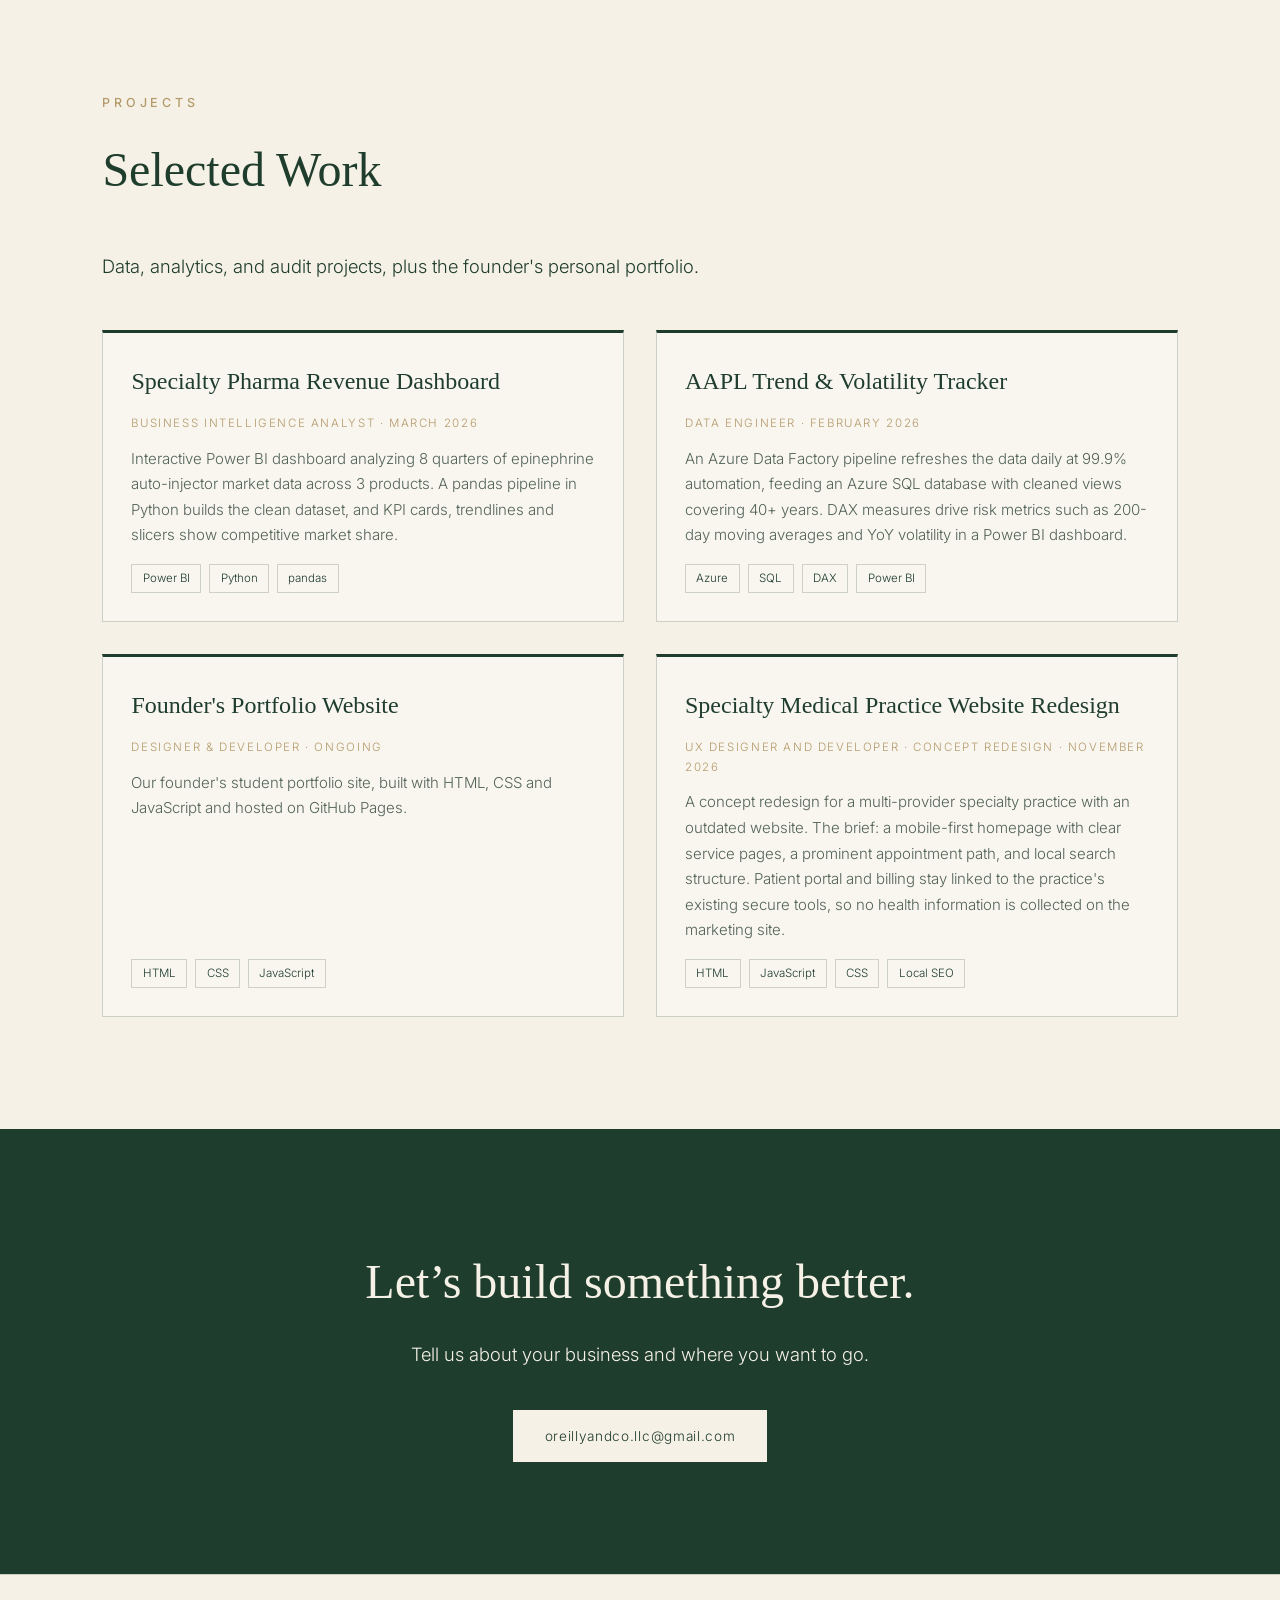
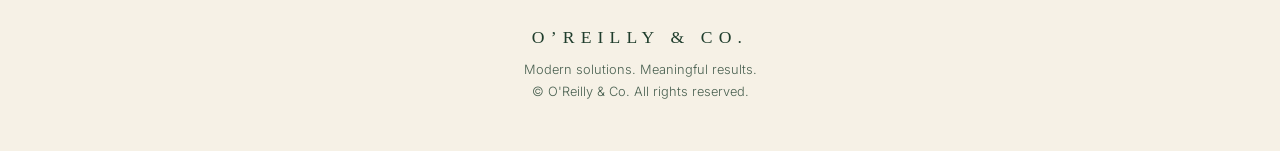
==== commit ae69b070: "Update index.html" ====
--- a/index.html
+++ b/index.html
@@ -9,6 +9,7 @@
   <link rel="preconnect" href="https://fonts.gstatic.com" crossorigin>
   <link href="https://fonts.googleapis.com/css2?family=Cormorant+Garamond:wght@400;500;600&family=Inter:wght@300;400;500&display=swap" rel="stylesheet">
   <link rel="stylesheet" href="styles.css">
+  <link rel="icon" type="image/png" sizes="192x192" href="./favicon.png">
 </head>
 <body>
   <header class="nav">
@@ -21,7 +22,7 @@
     <a href="#top" class="brand" aria-label="O’Reilly & Co. home">
       <span class="brand-word">O’Reilly &amp; Co</span>
       <svg class="brand-mark" viewBox="0 0 185 204" aria-hidden="true">
-        <path fill-rule="evenodd" d="M36.1 15.2C33.2 16.9 31.8 18.3 29.9 19.9C28.0 21.4 26.9 22.1 24.8 24.6C22.6 27.1 18.8 32.0 16.9 34.8C14.9 37.5 14.2 39.2 13.1 41.4C12.1 43.5 11.3 45.2 10.5 47.5C9.7 49.8 8.7 52.8 8.1 55.0C7.5 57.2 7.2 58.6 6.9 60.9C6.5 63.2 6.1 66.0 5.9 68.9C5.7 71.8 5.4 74.4 5.6 78.1C5.8 81.8 6.3 86.8 7.1 91.0C7.9 95.2 9.2 99.9 10.5 103.5C11.8 107.1 13.3 110.1 14.6 112.8C16.0 115.4 17.2 117.2 18.6 119.2C20.1 121.3 21.9 123.5 23.4 1.2C24.9 127.0 25.7 127.9 27.5 129.5C29.3 131.1 32.0 133.3 34.1 134.8C36.2 136.2 37.1 137.0 40.0 138.4C42.9 139.8 47.0 141.8 51.4 143.0C55.8 144.2 63.8 145.2 66.5 145.9C69.2 146.6 66.9 145.4 67.5 147.1C68.1 148.8 69.1 153.5 70.0 156.1C70.9 158.8 71.8 160.6 72.9 162.9C74.0 165.1 75.1 167.4 76.5 169.6C77.9 171.9 79.0 173.7 81.2 176.2C83.5 178.8 87.5 182.7 90.0 184.9C92.5 187.0 94.1 187.9 96.1 189.1C98.2 190.4 100.0 191.4 102.2 192.4C104.5 193.4 106.9 194.3 109.6 195.1C112.4 195.9 116.4 196.7 118.6 197.1C120.8 197.5 120.2 197.5 122.8 197.5C125.3 197.5 130.6 197.5 133.8 197.2C136.9 197.0 138.9 196.5 141.5 195.9C144.1 195.2 147.2 194.2 149.4 193.4C151.6 192.5 152.8 191.9 154.6 190.9C156.4 189.9 158.1 189.0 160.1 187.4C162.2 185.8 164.8 183.6 167.0 181.1C169.2 178.6 171.5 175.5 173.4 172.4C175.3 169.2 177.6 164.2 178.4 162.2C179.2 160.3 178.4 161.0 178.1 160.5C177.9 160.0 177.7 159.9 176.9 159.5C176.1 159.1 174.2 158.2 173.4 158.0C172.5 157.8 172.9 156.9 171.9 158.5C170.8 160.1 168.7 165.0 167.1 167.5C165.6 170.0 164.1 171.9 162.6 173.6C161.1 175.4 159.9 176.7 158.1 178.1C156.4 179.5 153.9 181.1 152.1 182.1C150.3 183.2 149.4 183.7 147.4 184.4C145.4 185.1 142.1 186.0 140.2 186.4C138.4 186.8 138.4 186.9 136.1 186.9C133.9 186.9 129.4 186.9 126.6 186.5C123.9 186.1 121.5 185.3 119.5 184.6C117.5 183.9 116.6 183.5 114.6 182.4C112.7 181.2 109.8 179.3 107.9 177.8C106.0 176.2 105.0 175.3 103.2 173.2C101.5 171.2 99.0 167.8 97.5 165.5C96.0 163.2 95.6 162.4 94.5 159.8C93.4 157.1 91.6 152.2 90.8 149.5C89.9 146.8 89.6 144.6 89.6 143.4C89.6 142.1 89.6 142.7 90.6 142.1C91.7 141.6 93.8 141.0 95.9 140.0C97.9 139.0 100.5 137.7 102.9 136.2C105.2 134.8 107.3 133.4 109.9 131.1C112.5 128.8 116.1 125.2 118.5 122.4C120.9 119.6 122.4 117.1 124.0 114.4C125.6 111.6 126.9 109.2 128.2 105.8C129.6 102.3 131.0 97.4 131.9 93.9C132.7 90.3 133.1 88.6 133.4 84.4C133.6 80.1 133.3 71.4 133.4 68.5C133.4 65.6 133.6 67.5 133.8 67.1C133.9 66.8 133.6 66.5 134.5 66.5C135.4 66.5 137.7 66.8 139.2 67.2C140.8 67.7 142.4 68.5 144.0 69.4C145.6 70.3 147.3 71.6 148.6 72.6C149.9 73.7 150.5 74.2 151.8 75.6C153.0 77.0 154.6 78.8 156.0 81.1C157.4 83.4 159.2 86.9 160.4 89.4C161.5 91.8 161.9 92.8 162.9 95.8C163.9 98.8 165.4 105.2 166.4 107.4C167.3 109.5 167.5 108.4 168.5 108.6C169.5 108.8 171.3 108.7 172.1 108.6C172.9 108.5 173.0 108.5 173.4 108.1C173.7 107.8 174.1 110.5 174.2 106.5C174.4 102.5 174.1 88.1 174.0 83.9C173.9 79.7 173.6 84.1 173.5 81.2C173.4 78.4 173.6 69.9 173.5 66.6C173.4 63.4 173.2 62.8 172.8 61.9C172.3 61.0 172.1 61.2 171.0 61.1C169.9 61.1 167.7 60.7 166.2 61.5C164.8 62.3 163.2 65.1 162.4 65.9C161.5 66.6 162.6 66.7 161.1 66.1C159.6 65.5 155.6 63.4 153.2 62.4C150.9 61.4 149.0 60.7 147.1 60.1C145.3 59.5 144.6 59.3 142.2 58.9C139.9 58.4 134.7 58.0 132.9 57.5C131.1 57.0 132.1 57.5 131.5 56.0C130.9 54.5 130.2 51.0 129.2 48.2C128.3 45.5 126.8 42.1 125.6 39.8C124.5 37.4 123.8 36.1 122.4 34.0C121.0 31.9 119.0 29.2 117.1 27.0C115.3 24.8 112.9 22.6 111.2 21.0C109.6 19.4 108.7 18.8 107.1 17.6C105.6 16.5 104.4 15.6 102.0 14.2C99.6 12.9 95.7 10.9 92.8 9.8C89.8 8.6 86.8 7.8 84.1 7.1C81.5 6.5 80.3 6.1 76.8 5.9C73.2 5.7 66.0 5.7 62.6 5.9C59.2 6.1 59.0 6.4 56.4 7.0C53.8 7.6 50.5 8.4 47.1 9.8C43.8 11.1 39.0 13.6 36.1 15.2ZM110.0 72.5C110.5 72.6 110.8 71.3 110.9 73.8C111.0 76.2 110.9 83.3 110.6 87.1C110.4 90.9 110.1 93.0 109.4 96.5C108.6 100.0 107.4 104.9 106.2 108.2C105.1 111.6 104.0 113.9 102.6 116.5C101.2 119.1 99.5 121.9 97.8 124.0C96.0 126.1 93.7 128.2 92.4 129.4C91.1 130.5 90.5 130.7 89.9 131.0C89.3 131.3 89.1 131.2 88.8 131.0C88.4 130.8 88.1 130.5 88.0 129.8C87.9 129.0 87.7 129.4 87.9 126.2C88.1 123.1 88.7 114.4 89.1 110.8C89.5 107.1 89.8 106.7 90.4 104.1C91.0 101.6 91.9 98.2 92.9 95.4C93.9 92.6 95.1 89.7 96.2 87.4C97.4 85.1 98.5 83.5 99.9 81.6C101.2 79.8 103.0 77.8 104.4 76.4C105.8 75.0 107.2 73.8 108.1 73.1C109.1 72.5 109.5 72.4 110.0 72.5ZM73.4 14.0C76.0 14.2 78.4 14.7 80.6 15.4C82.9 16.0 84.9 16.9 86.9 18.0C88.9 19.1 90.7 20.3 92.5 21.8C94.3 23.2 96.0 24.8 97.6 26.9C99.3 29.0 101.1 31.8 102.5 34.2C103.9 36.8 104.9 39.1 105.9 41.9C106.9 44.6 107.9 48.0 108.5 50.9C109.1 53.8 109.7 57.7 109.8 59.4C109.8 61.0 109.5 60.3 108.6 60.9C107.7 61.4 106.5 61.5 104.2 62.6C102.0 63.7 97.9 65.9 95.2 67.5C92.6 69.1 90.7 70.7 88.6 72.5C86.6 74.3 85.1 75.5 83.0 78.1C80.9 80.7 77.7 85.1 75.9 88.1C74.0 91.1 73.1 93.0 71.9 96.0C70.6 99.0 69.2 103.4 68.4 106.1C67.5 108.9 67.3 109.9 66.9 112.6C66.4 115.4 65.8 118.7 65.6 122.5C65.4 126.3 65.8 133.0 65.6 135.4C65.5 137.7 65.2 136.3 64.9 136.5C64.5 136.7 64.5 136.9 63.5 136.8C62.5 136.6 60.1 136.2 58.6 135.8C57.1 135.3 56.0 134.9 54.6 134.2C53.2 133.6 51.5 132.6 50.2 131.9C49.0 131.1 48.4 130.6 47.2 129.6C46.1 128.7 44.8 127.5 43.6 126.2C42.5 125.0 41.8 124.4 40.4 122.2C39.0 120.1 36.8 116.7 35.4 113.6C33.9 110.5 32.8 107.7 31.8 103.8C30.7 99.8 29.6 93.6 29.1 90.0C28.6 86.4 28.7 85.5 28.6 82.1C28.5 78.7 28.5 72.9 28.6 69.6C28.7 66.3 28.8 65.1 29.1 62.2C29.5 59.4 29.8 56.4 30.6 52.8C31.5 49.1 33.0 43.9 34.1 40.6C35.3 37.4 36.2 35.6 37.6 33.1C39.1 30.7 40.8 28.2 42.8 26.0C44.8 23.8 47.9 21.1 49.6 19.8C51.4 18.4 51.8 18.3 53.1 17.6C54.4 17.0 55.6 16.3 57.5 15.8C59.4 15.2 62.1 14.4 64.8 14.1C67.4 13.8 70.7 13.8 73.4 14.0Z"/>
+        <path fill-rule="evenodd" d="M36.1 15.2C33.2 16.9 31.8 18.3 29.9 19.9C28.0 21.4 26.9 22.1 24.8 24.6C22.6 27.1 18.8 32.0 16.9 34.8C14.9 37.5 14.2 39.2 13.1 41.4C12.1 43.5 11.3 45.2 10.5 47.5C9.7 49.8 8.7 52.8 8.1 55.0C7.5 57.2 7.2 58.6 6.9 60.9C6.5 63.2 6.1 66.0 5.9 68.9C5.7 71.8 5.4 74.4 5.6 78.1C5.8 81.8 6.3 86.8 7.1 91.0C7.9 95.2 9.2 99.9 10.5 103.5C11.8 107.1 13.3 110.1 14.6 112.8C16.0 115.4 17.2 117.2 18.6 119.2C20.1 121.3 21.9 123.5 23.4 125.2C24.9 127.0 25.7 127.9 27.5 129.5C29.3 131.1 32.0 133.3 34.1 134.8C36.2 136.2 37.1 137.0 40.0 138.4C42.9 139.8 47.0 141.8 51.4 143.0C55.8 144.2 63.8 145.2 66.5 145.9C69.2 146.6 66.9 145.4 67.5 147.1C68.1 148.8 69.1 153.5 70.0 156.1C70.9 158.8 71.8 160.6 72.9 162.9C74.0 165.1 75.1 167.4 76.5 169.6C77.9 171.9 79.0 173.7 81.2 176.2C83.5 178.8 87.5 182.7 90.0 184.9C92.5 187.0 94.1 187.9 96.1 189.1C98.2 190.4 100.0 191.4 102.2 192.4C104.5 193.4 106.9 194.3 109.6 195.1C112.4 195.9 116.4 196.7 118.6 197.1C120.8 197.5 120.2 197.5 122.8 197.5C125.3 197.5 130.6 197.5 133.8 197.2C136.9 197.0 138.9 196.5 141.5 195.9C144.1 195.2 147.2 194.2 149.4 193.4C151.6 192.5 152.8 191.9 154.6 190.9C156.4 189.9 158.1 189.0 160.1 187.4C162.2 185.8 164.8 183.6 167.0 181.1C169.2 178.6 171.5 175.5 173.4 172.4C175.3 169.2 177.6 164.2 178.4 162.2C179.2 160.3 178.4 161.0 178.1 160.5C177.9 160.0 177.7 159.9 176.9 159.5C176.1 159.1 174.2 158.2 173.4 158.0C172.5 157.8 172.9 156.9 171.9 158.5C170.8 160.1 168.7 165.0 167.1 167.5C165.6 170.0 164.1 171.9 162.6 173.6C161.1 175.4 159.9 176.7 158.1 178.1C156.4 179.5 153.9 181.1 152.1 182.1C150.3 183.2 149.4 183.7 147.4 184.4C145.4 185.1 142.1 186.0 140.2 186.4C138.4 186.8 138.4 186.9 136.1 186.9C133.9 186.9 129.4 186.9 126.6 186.5C123.9 186.1 121.5 185.3 119.5 184.6C117.5 183.9 116.6 183.5 114.6 182.4C112.7 181.2 109.8 179.3 107.9 177.8C106.0 176.2 105.0 175.3 103.2 173.2C101.5 171.2 99.0 167.8 97.5 165.5C96.0 163.2 95.6 162.4 94.5 159.8C93.4 157.1 91.6 152.2 90.8 149.5C89.9 146.8 89.6 144.6 89.6 143.4C89.6 142.1 89.6 142.7 90.6 142.1C91.7 141.6 93.8 141.0 95.9 140.0C97.9 139.0 100.5 137.7 102.9 136.2C105.2 134.8 107.3 133.4 109.9 131.1C112.5 128.8 116.1 125.2 118.5 122.4C120.9 119.6 122.4 117.1 124.0 114.4C125.6 111.6 126.9 109.2 128.2 105.8C129.6 102.3 131.0 97.4 131.9 93.9C132.7 90.3 133.1 88.6 133.4 84.4C133.6 80.1 133.3 71.4 133.4 68.5C133.4 65.6 133.6 67.5 133.8 67.1C133.9 66.8 133.6 66.5 134.5 66.5C135.4 66.5 137.7 66.8 139.2 67.2C140.8 67.7 142.4 68.5 144.0 69.4C145.6 70.3 147.3 71.6 148.6 72.6C149.9 73.7 150.5 74.2 151.8 75.6C153.0 77.0 154.6 78.8 156.0 81.1C157.4 83.4 159.2 86.9 160.4 89.4C161.5 91.8 161.9 92.8 162.9 95.8C163.9 98.8 165.4 105.2 166.4 107.4C167.3 109.5 167.5 108.4 168.5 108.6C169.5 108.8 171.3 108.7 172.1 108.6C172.9 108.5 173.0 108.5 173.4 108.1C173.7 107.8 174.1 110.5 174.2 106.5C174.4 102.5 174.1 88.1 174.0 83.9C173.9 79.7 173.6 84.1 173.5 81.2C173.4 78.4 173.6 69.9 173.5 66.6C173.4 63.4 173.2 62.8 172.8 61.9C172.3 61.0 172.1 61.2 171.0 61.1C169.9 61.1 167.7 60.7 166.2 61.5C164.8 62.3 163.2 65.1 162.4 65.9C161.5 66.6 162.6 66.7 161.1 66.1C159.6 65.5 155.6 63.4 153.2 62.4C150.9 61.4 149.0 60.7 147.1 60.1C145.3 59.5 144.6 59.3 142.2 58.9C139.9 58.4 134.7 58.0 132.9 57.5C131.1 57.0 132.1 57.5 131.5 56.0C130.9 54.5 130.2 51.0 129.2 48.2C128.3 45.5 126.8 42.1 125.6 39.8C124.5 37.4 123.8 36.1 122.4 34.0C121.0 31.9 119.0 29.2 117.1 27.0C115.3 24.8 112.9 22.6 111.2 21.0C109.6 19.4 108.7 18.8 107.1 17.6C105.6 16.5 104.4 15.6 102.0 14.2C99.6 12.9 95.7 10.9 92.8 9.8C89.8 8.6 86.8 7.8 84.1 7.1C81.5 6.5 80.3 6.1 76.8 5.9C73.2 5.7 66.0 5.7 62.6 5.9C59.2 6.1 59.0 6.4 56.4 7.0C53.8 7.6 50.5 8.4 47.1 9.8C43.8 11.1 39.0 13.6 36.1 15.2ZM110.0 72.5C110.5 72.6 110.8 71.3 110.9 73.8C111.0 76.2 110.9 83.3 110.6 87.1C110.4 90.9 110.1 93.0 109.4 96.5C108.6 100.0 107.4 104.9 106.2 108.2C105.1 111.6 104.0 113.9 102.6 116.5C101.2 119.1 99.5 121.9 97.8 124.0C96.0 126.1 93.7 128.2 92.4 129.4C91.1 130.5 90.5 130.7 89.9 131.0C89.3 131.3 89.1 131.2 88.8 131.0C88.4 130.8 88.1 130.5 88.0 129.8C87.9 129.0 87.7 129.4 87.9 126.2C88.1 123.1 88.7 114.4 89.1 110.8C89.5 107.1 89.8 106.7 90.4 104.1C91.0 101.6 91.9 98.2 92.9 95.4C93.9 92.6 95.1 89.7 96.2 87.4C97.4 85.1 98.5 83.5 99.9 81.6C101.2 79.8 103.0 77.8 104.4 76.4C105.8 75.0 107.2 73.8 108.1 73.1C109.1 72.5 109.5 72.4 110.0 72.5ZM73.4 14.0C76.0 14.2 78.4 14.7 80.6 15.4C82.9 16.0 84.9 16.9 86.9 18.0C88.9 19.1 90.7 20.3 92.5 21.8C94.3 23.2 96.0 24.8 97.6 26.9C99.3 29.0 101.1 31.8 102.5 34.2C103.9 36.8 104.9 39.1 105.9 41.9C106.9 44.6 107.9 48.0 108.5 50.9C109.1 53.8 109.7 57.7 109.8 59.4C109.8 61.0 109.5 60.3 108.6 60.9C107.7 61.4 106.5 61.5 104.2 62.6C102.0 63.7 97.9 65.9 95.2 67.5C92.6 69.1 90.7 70.7 88.6 72.5C86.6 74.3 85.1 75.5 83.0 78.1C80.9 80.7 77.7 85.1 75.9 88.1C74.0 91.1 73.1 93.0 71.9 96.0C70.6 99.0 69.2 103.4 68.4 106.1C67.5 108.9 67.3 109.9 66.9 112.6C66.4 115.4 65.8 118.7 65.6 122.5C65.4 126.3 65.8 133.0 65.6 135.4C65.5 137.7 65.2 136.3 64.9 136.5C64.5 136.7 64.5 136.9 63.5 136.8C62.5 136.6 60.1 136.2 58.6 135.8C57.1 135.3 56.0 134.9 54.6 134.2C53.2 133.6 51.5 132.6 50.2 131.9C49.0 131.1 48.4 130.6 47.2 129.6C46.1 128.7 44.8 127.5 43.6 126.2C42.5 125.0 41.8 124.4 40.4 122.2C39.0 120.1 36.8 116.7 35.4 113.6C33.9 110.5 32.8 107.7 31.8 103.8C30.7 99.8 29.6 93.6 29.1 90.0C28.6 86.4 28.7 85.5 28.6 82.1C28.5 78.7 28.5 72.9 28.6 69.6C28.7 66.3 28.8 65.1 29.1 62.2C29.5 59.4 29.8 56.4 30.6 52.8C31.5 49.1 33.0 43.9 34.1 40.6C35.3 37.4 36.2 35.6 37.6 33.1C39.1 30.7 40.8 28.2 42.8 26.0C44.8 23.8 47.9 21.1 49.6 19.8C51.4 18.4 51.8 18.3 53.1 17.6C54.4 17.0 55.6 16.3 57.5 15.8C59.4 15.2 62.1 14.4 64.8 14.1C67.4 13.8 70.7 13.8 73.4 14.0Z"/>
       </svg>
     </a>
 
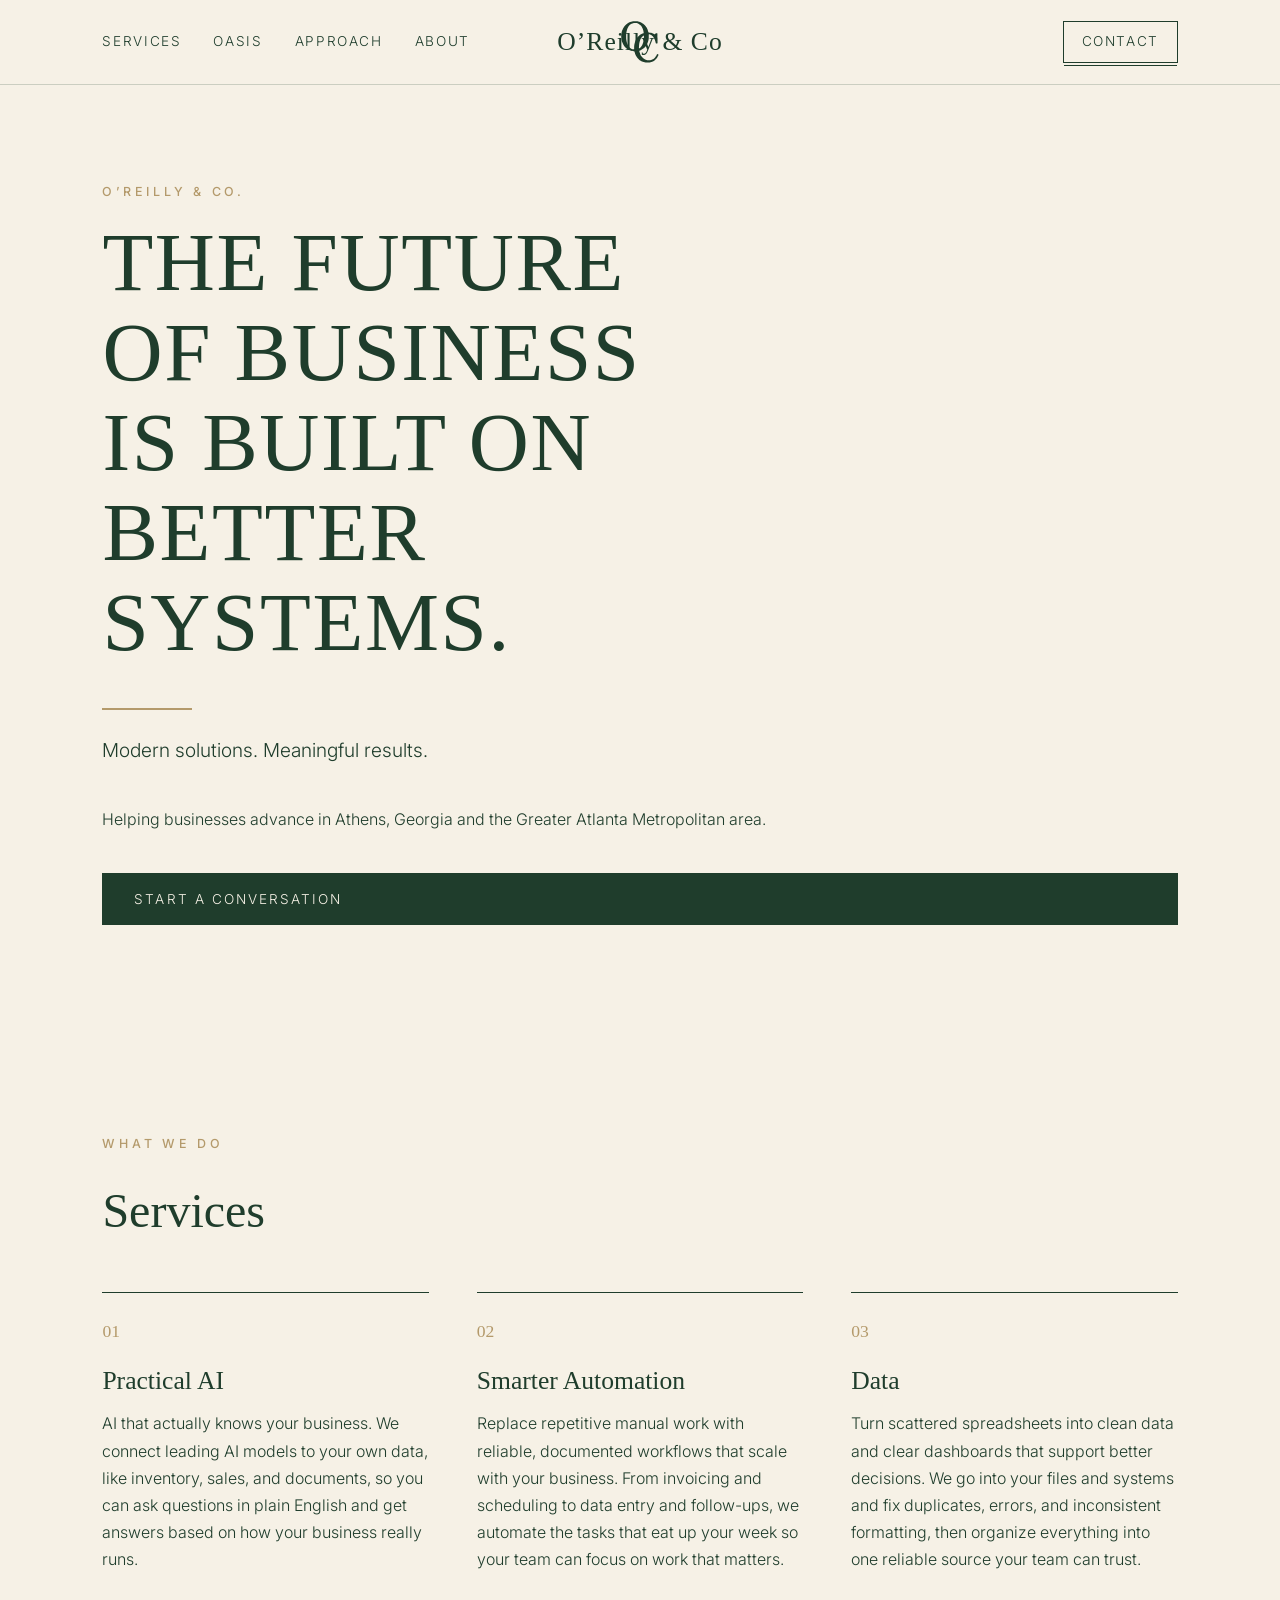
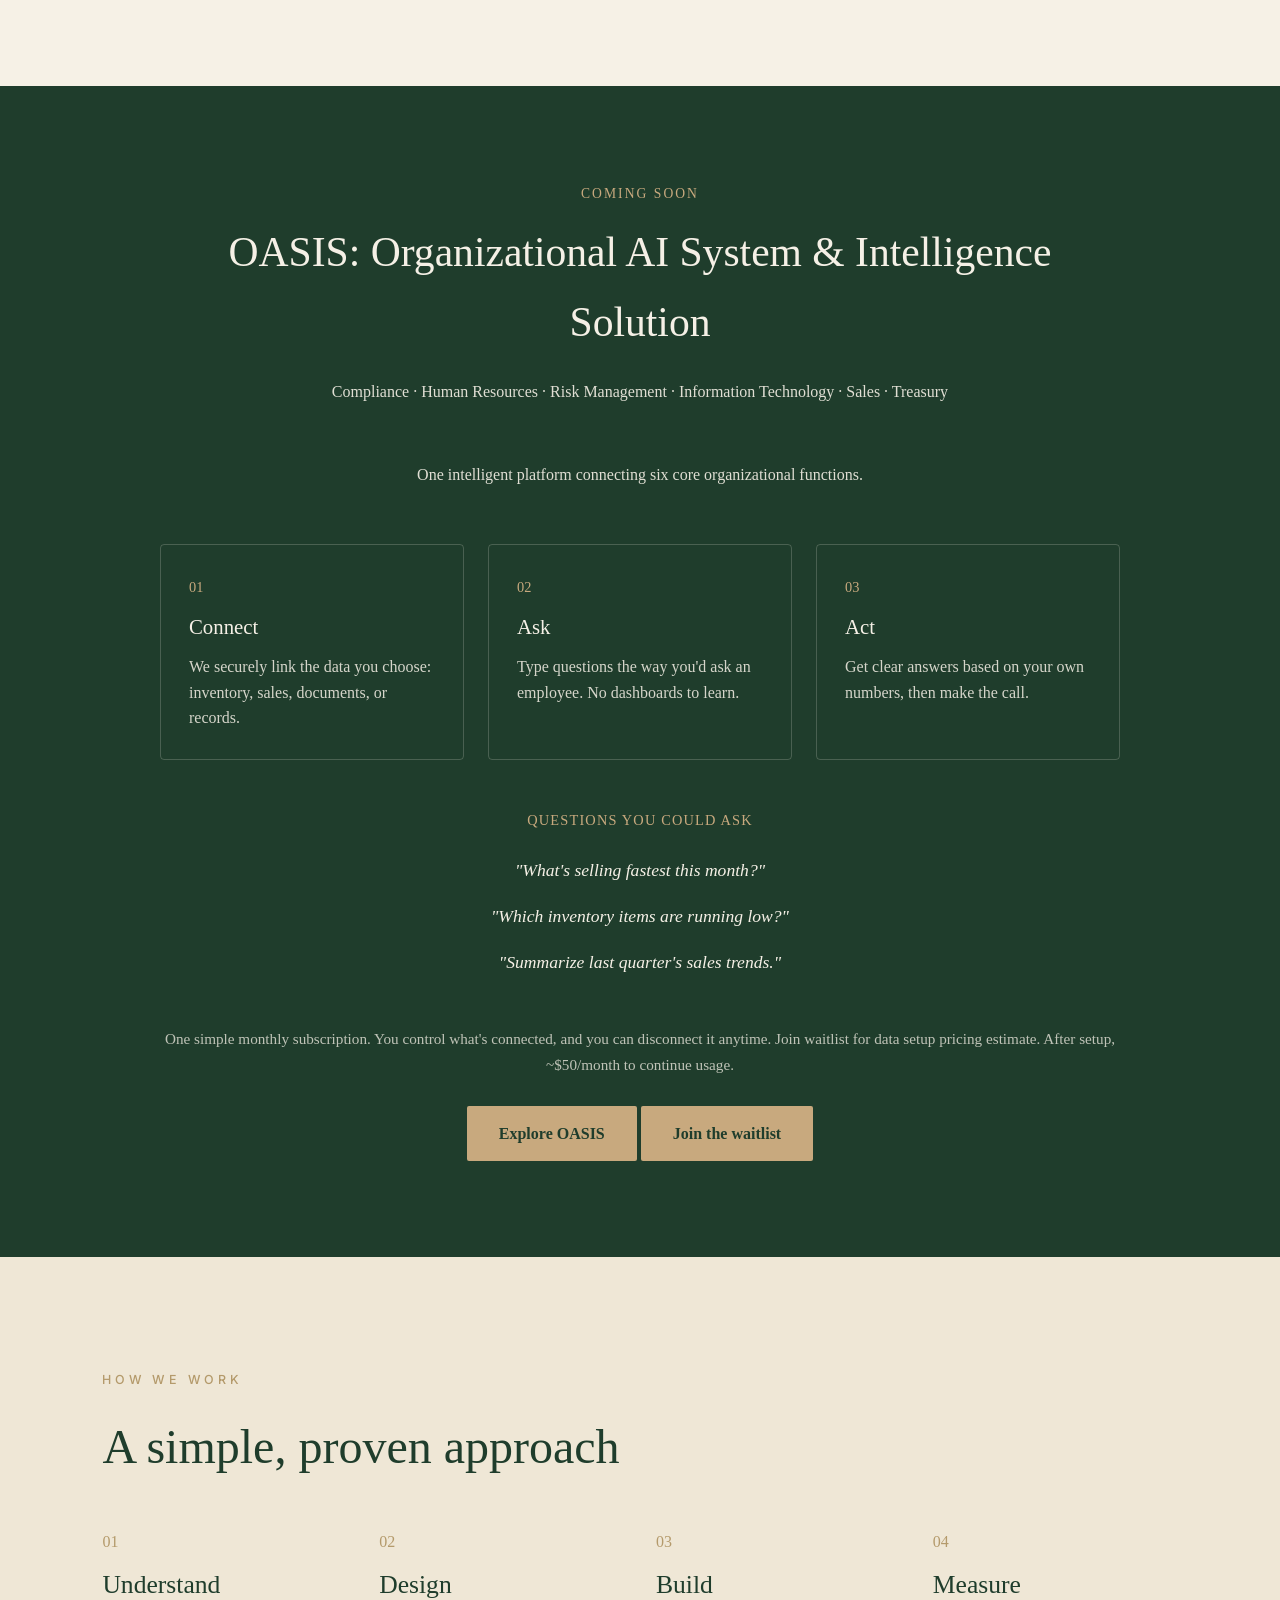
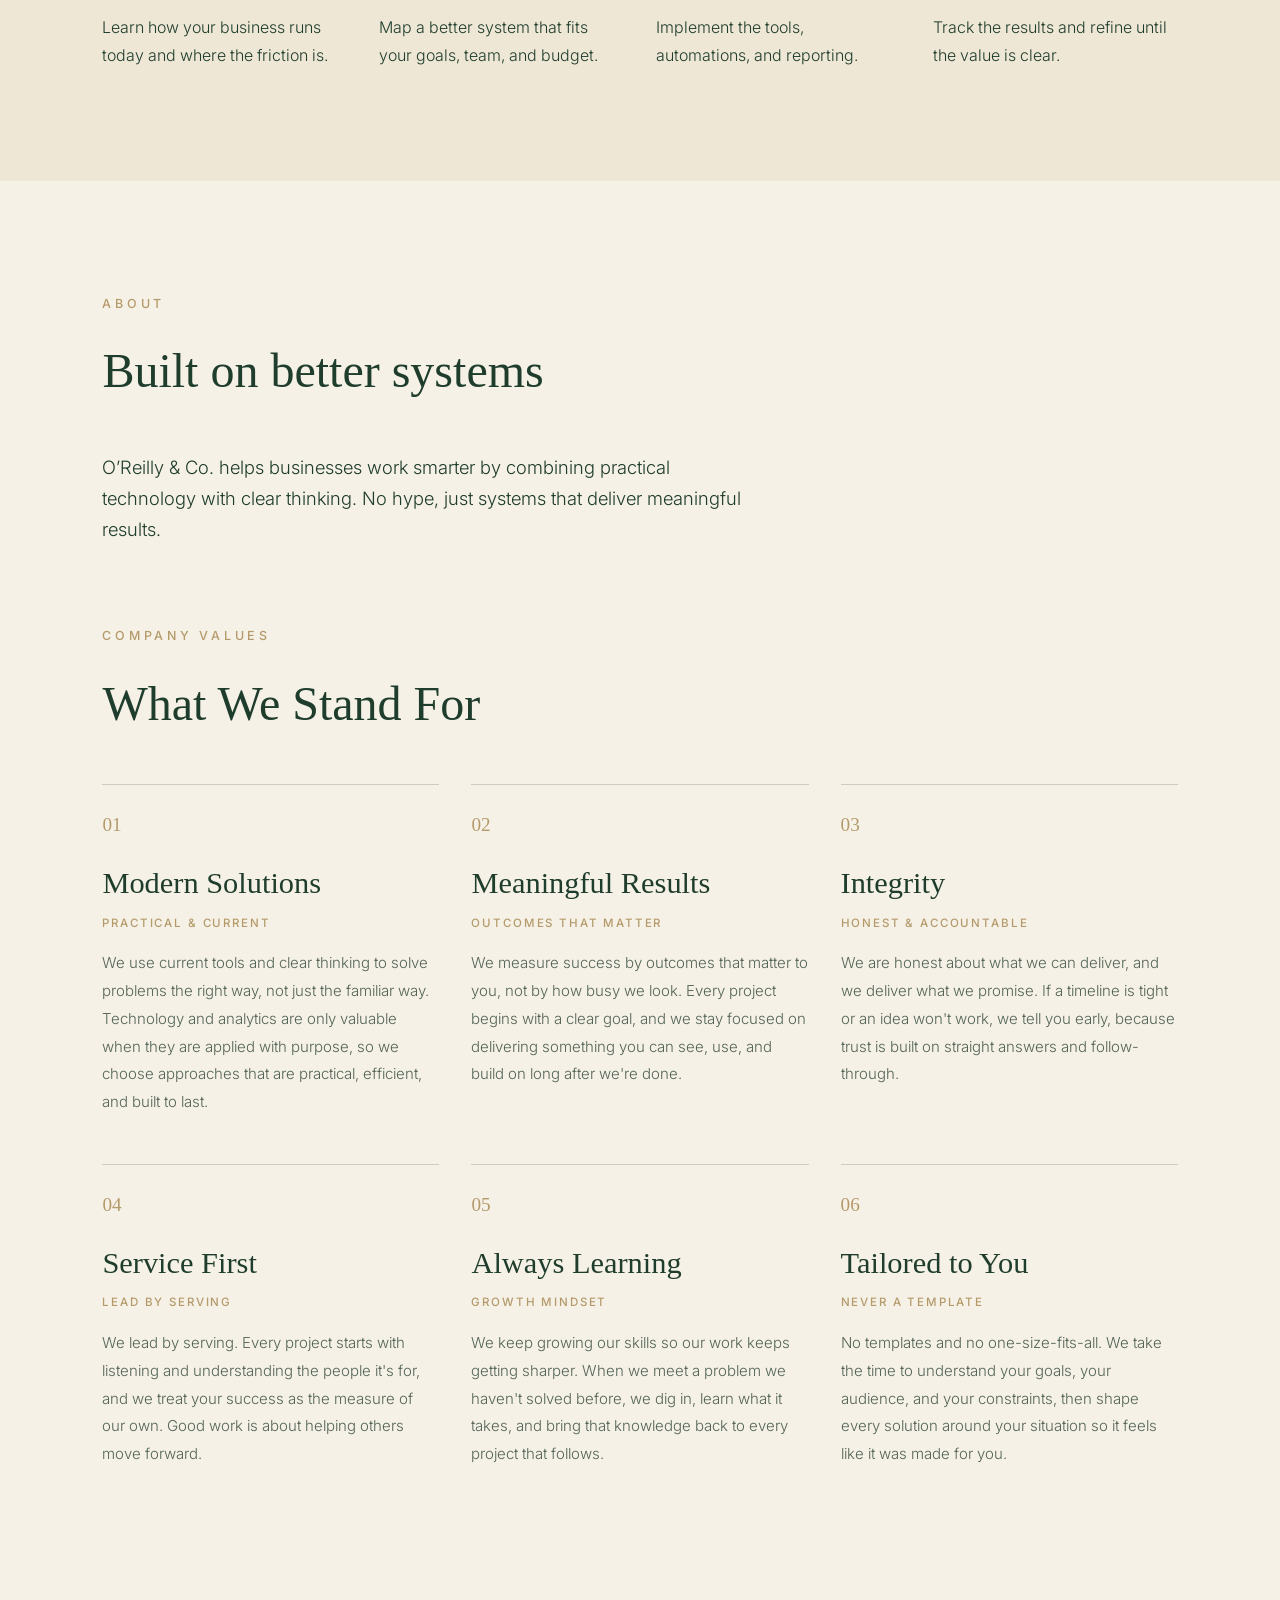
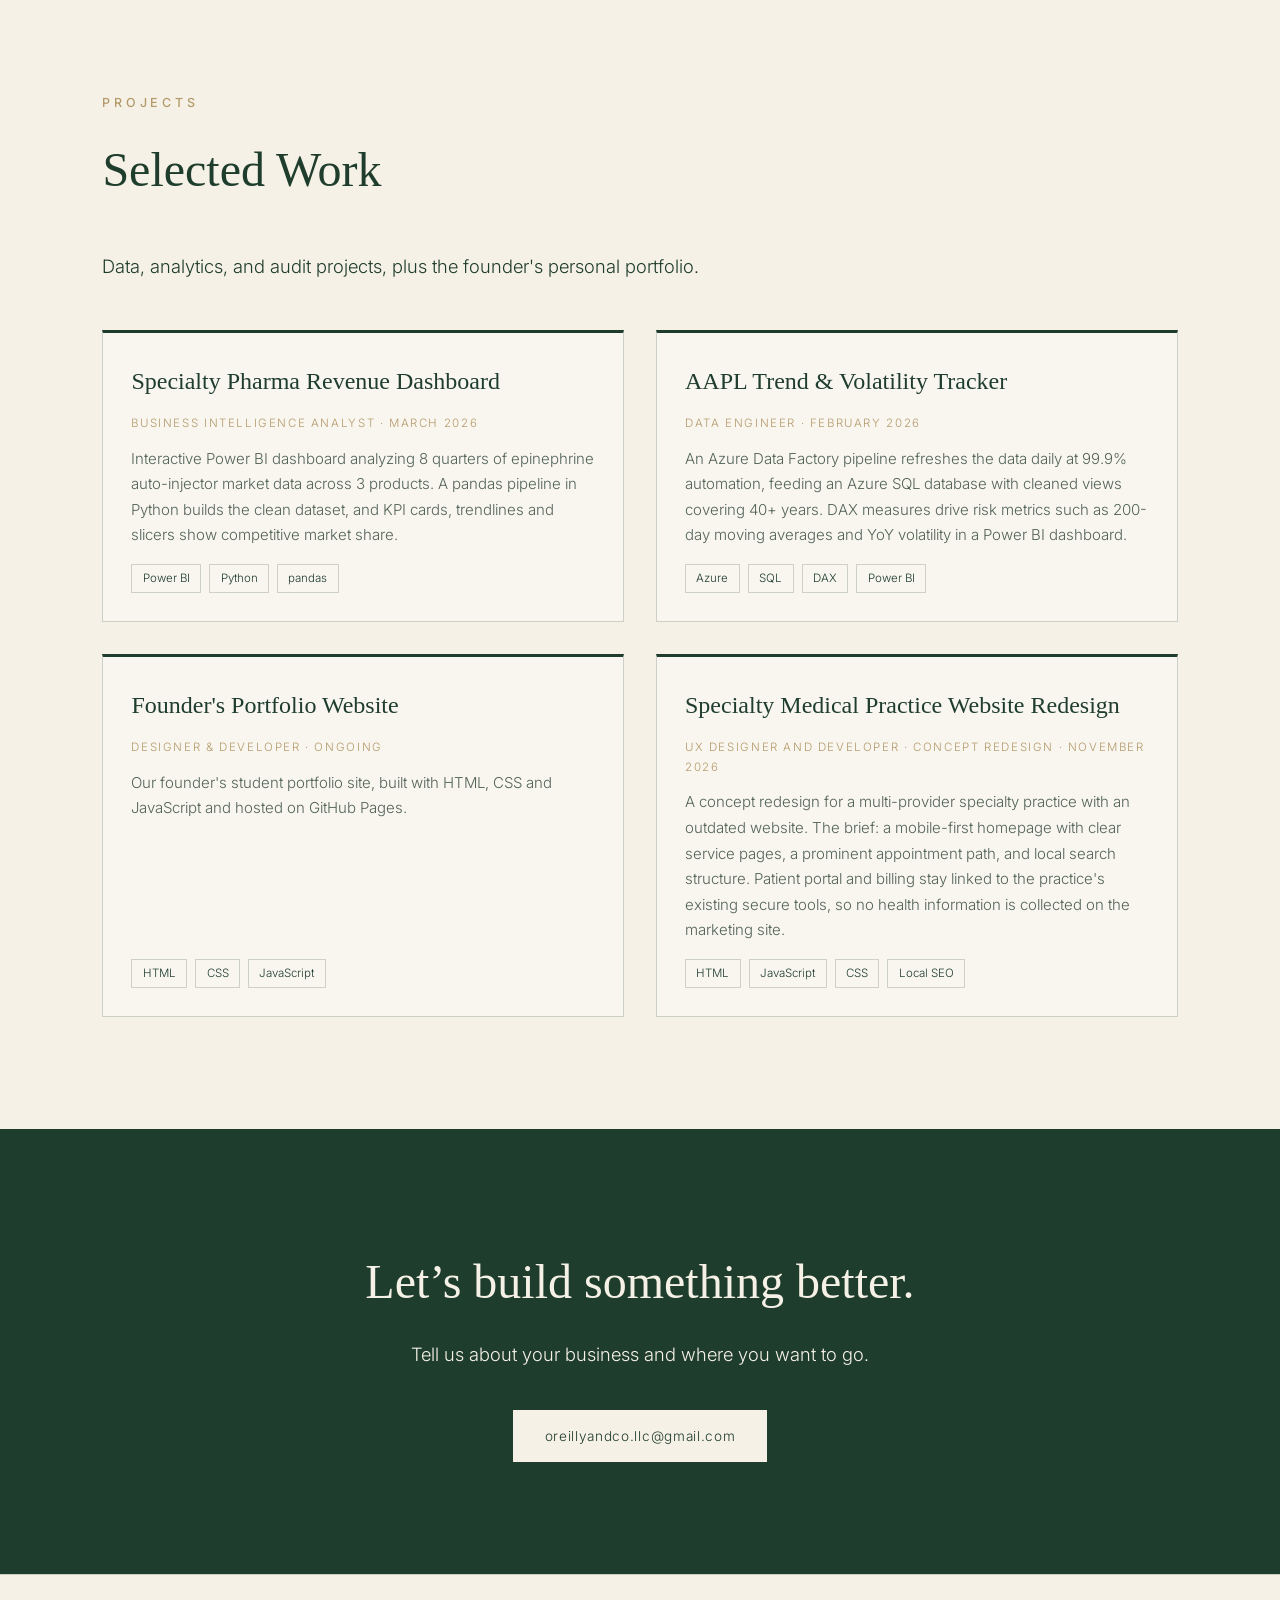
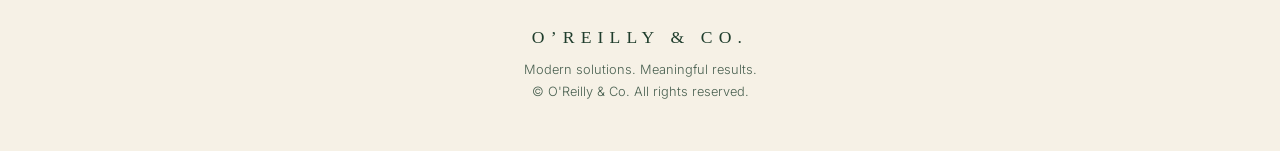
==== commit abbbf6a6: "Add link to Explore OASIS in index.html" ====
--- a/index.html
+++ b/index.html
@@ -15,6 +15,7 @@
   <header class="nav">
     <nav class="nav-left">
       <a href="#services">Services</a>
+      <a href="/oasis/">OASIS</a>
       <a href="#approach">Approach</a>
       <a href="#about">About</a>
     </nav>
@@ -102,6 +103,8 @@
 
       Join waitlist for data setup pricing estimate. After setup, ~$50/month to continue usage.
     </p>
+
+    <a class="bai-cta" href="/oasis/">Explore OASIS</a>
 
     <a class="bai-cta" href="mailto:oreillyandco.llc@gmail.com?subject=Business%20AI%20Waitlist">Join the waitlist</a>
   </div>
